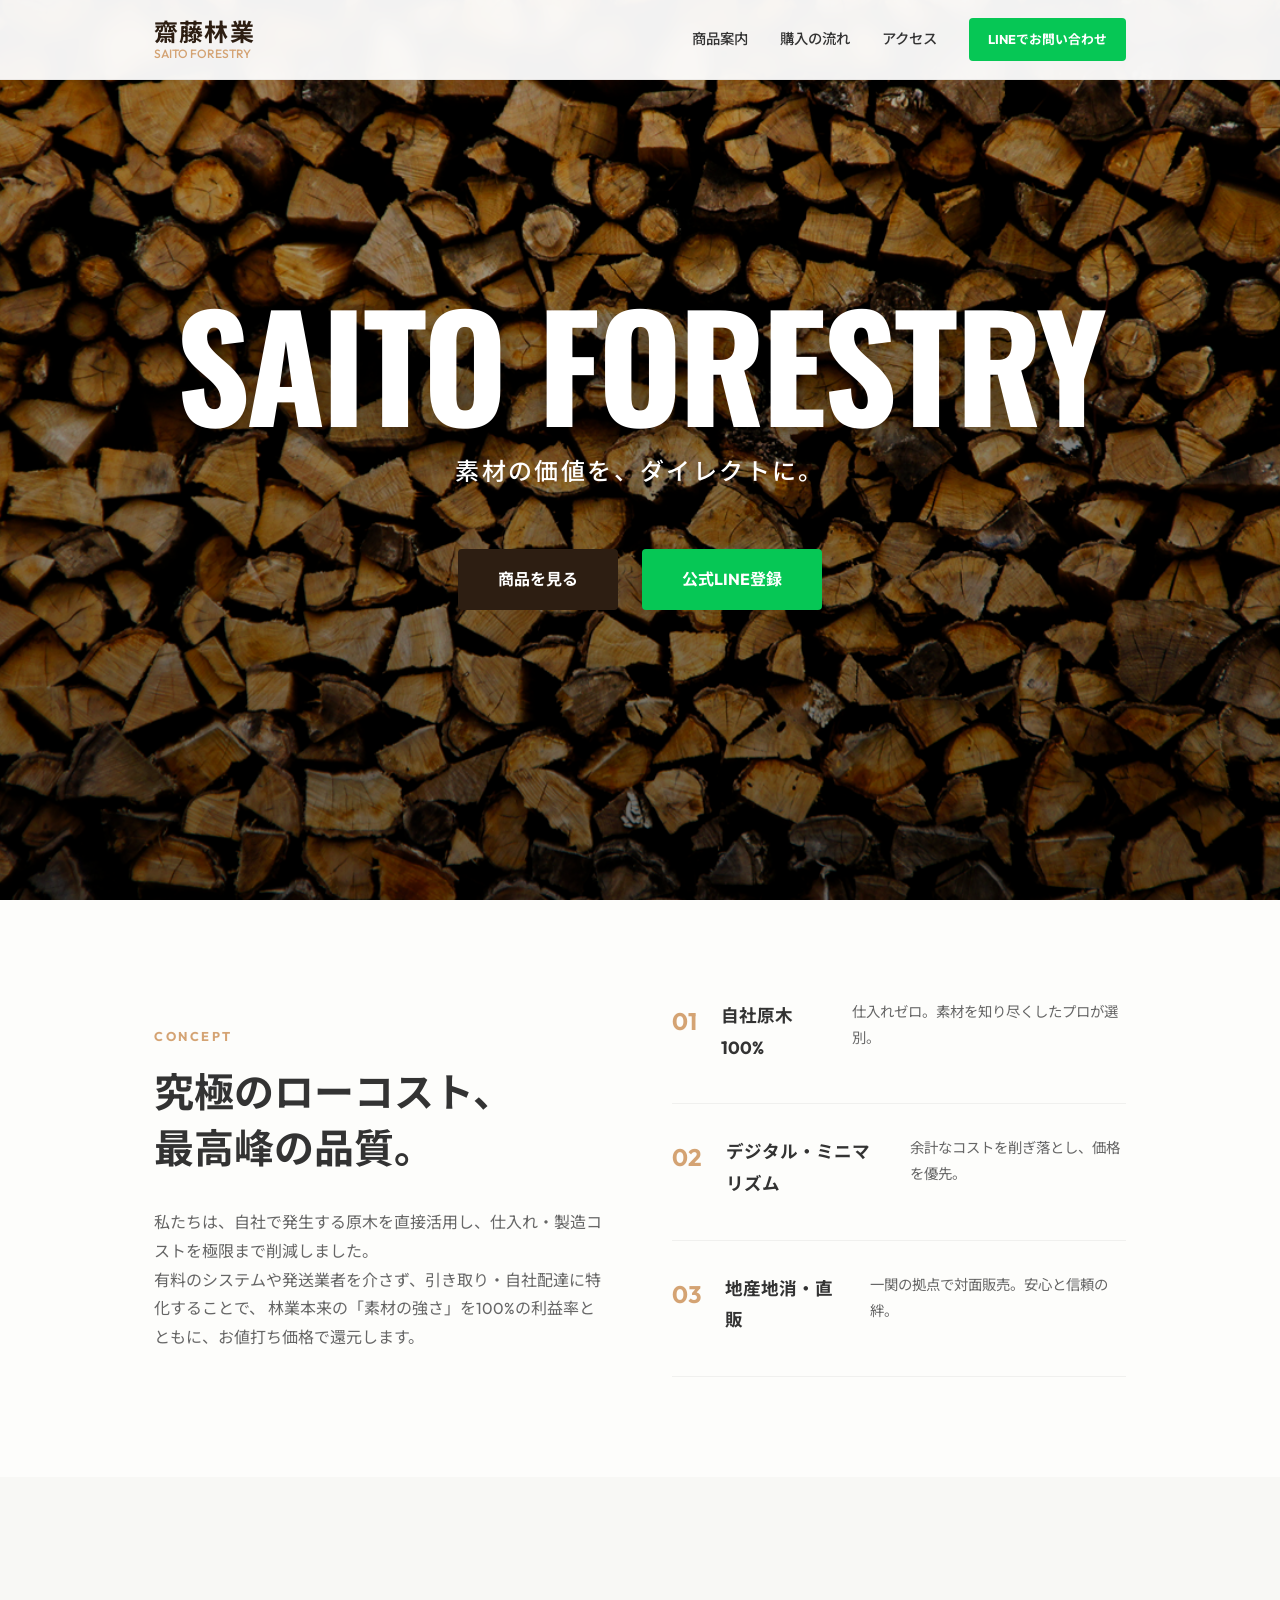
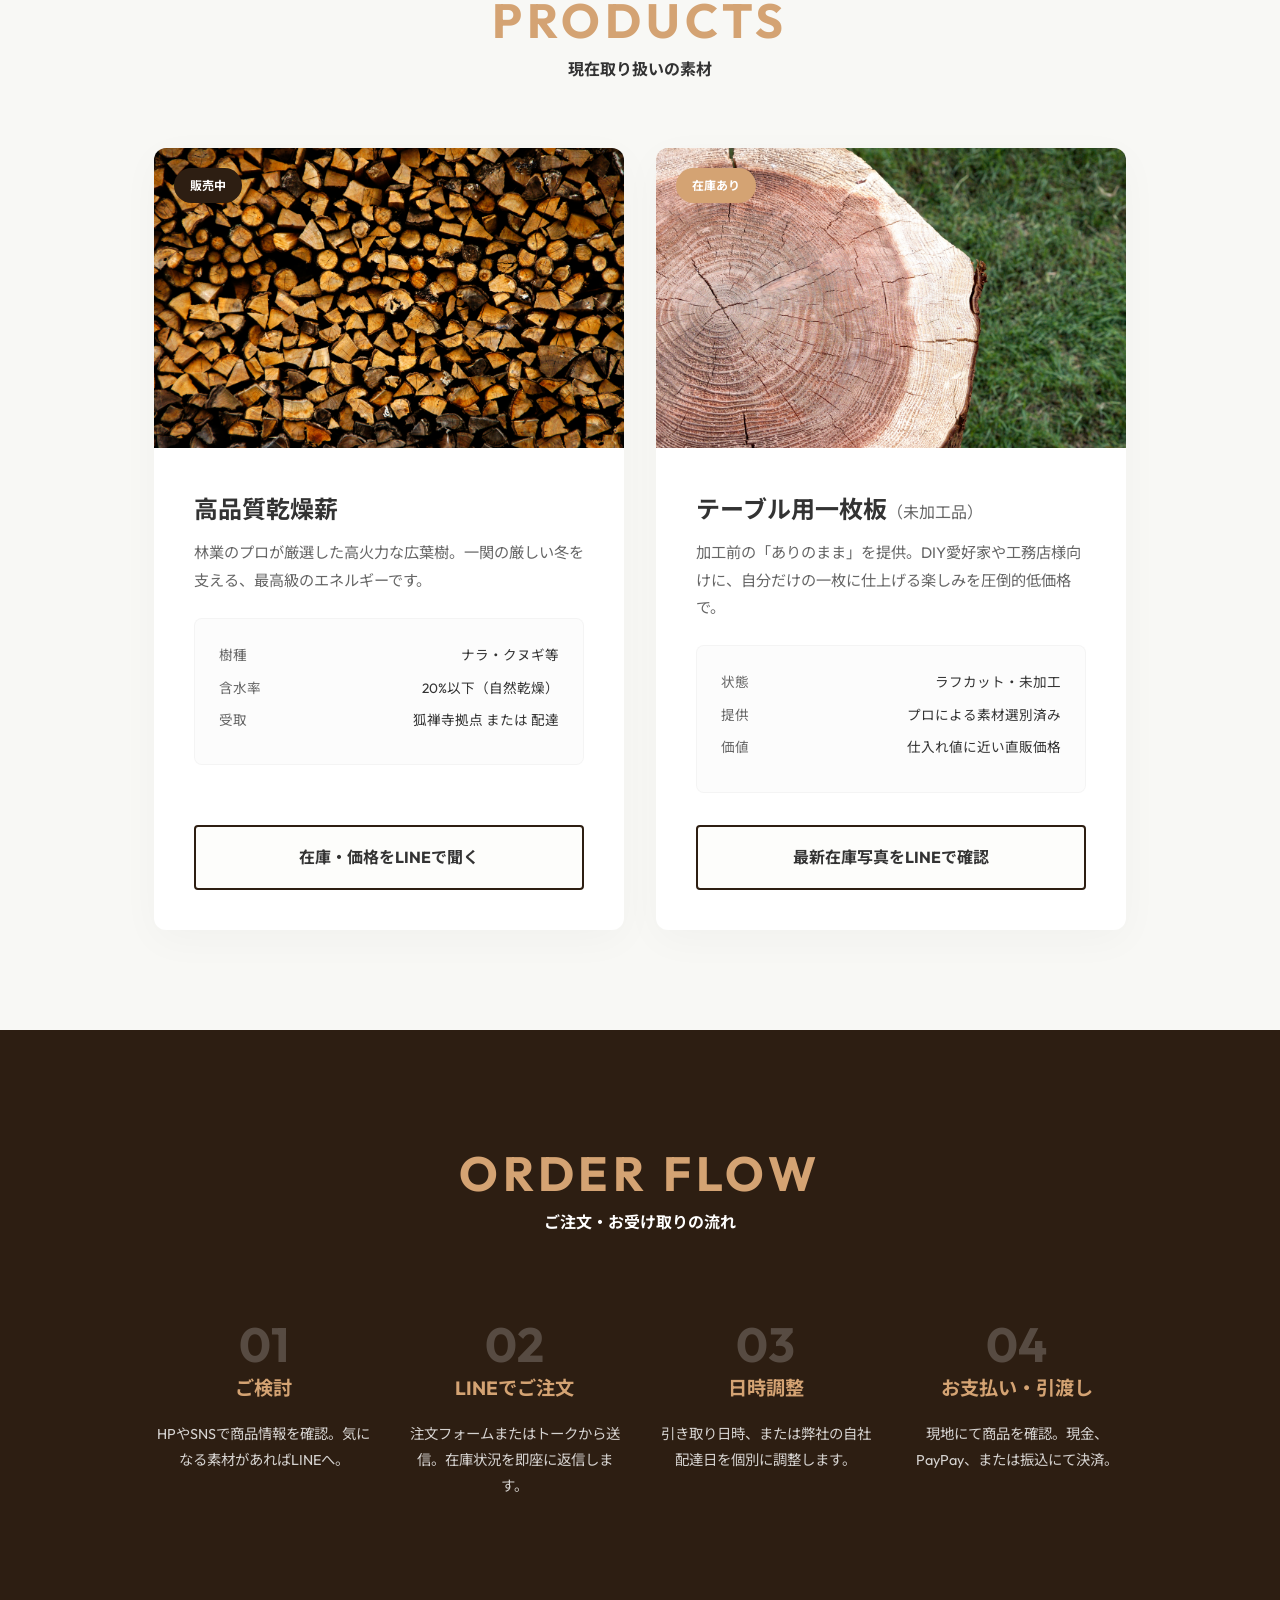
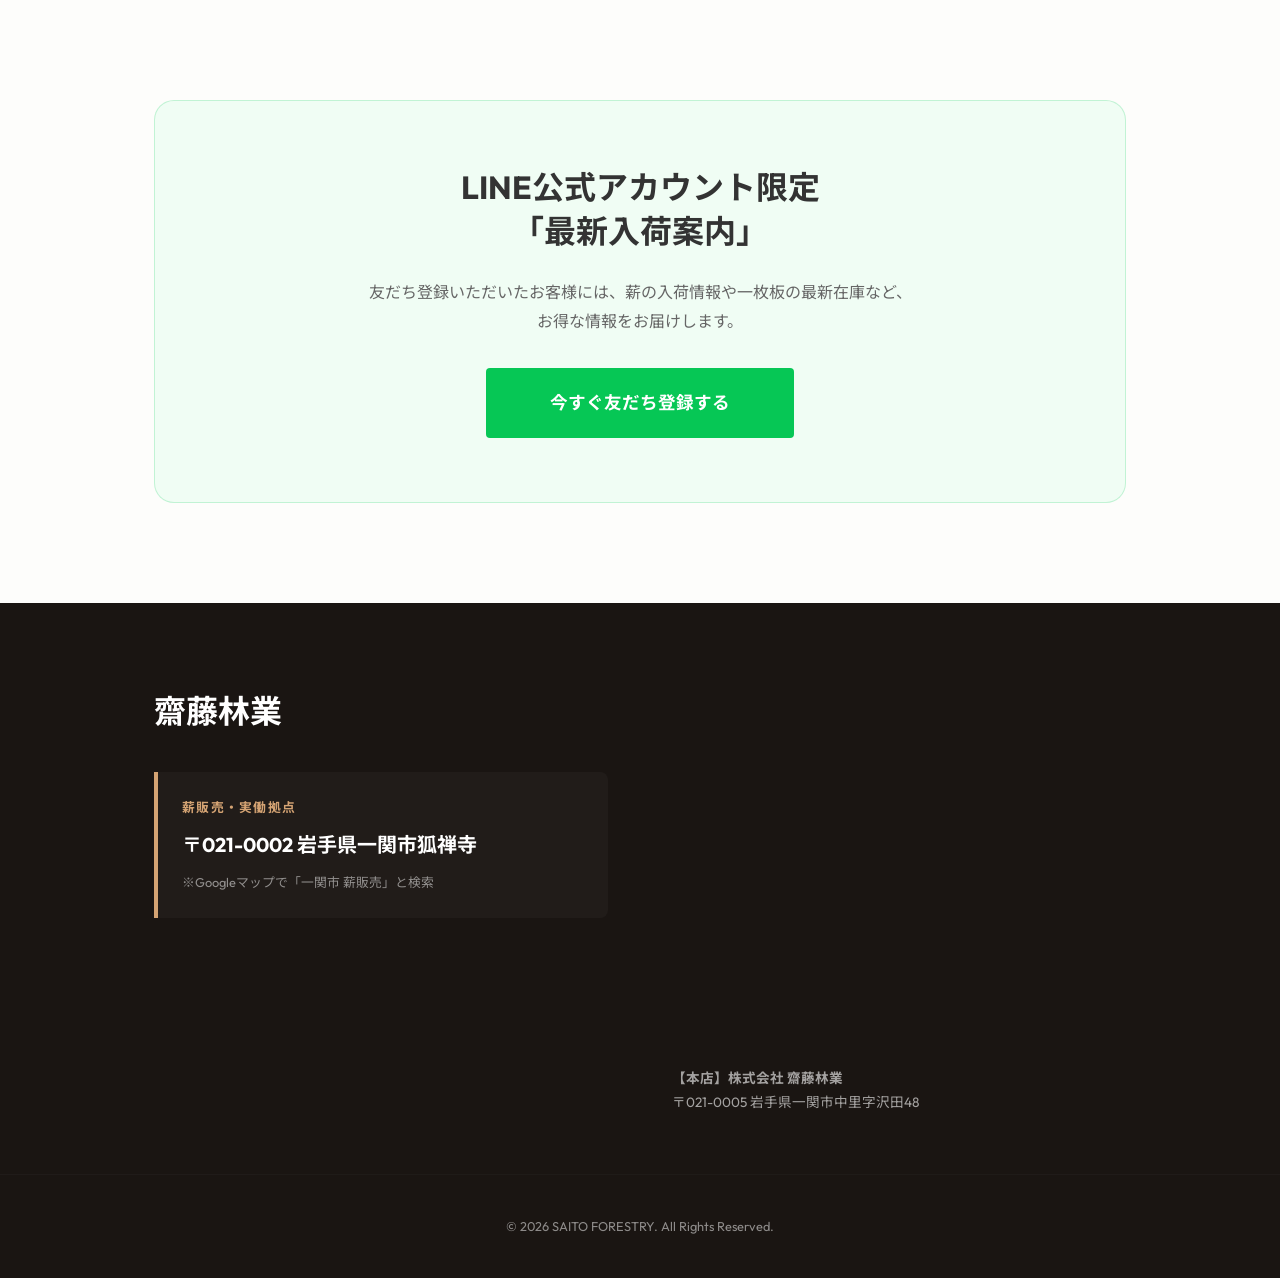
==== index.html @ 209ae3d5 "Add files via upload" ====
<!DOCTYPE html>
<html lang="ja">

<head>
    <meta charset="UTF-8">
    <meta name="viewport" content="width=device-width, initial-scale=1.0">
    <title>SAITO FORESTRY | 岩手県一関市の薪販売・一枚板直売</title>
    <meta name="description"
        content="岩手県一関市狐禅寺を拠点とする薪販売・一枚板直売のSAITO FORESTRY。林業のプロが厳選した高品質な乾燥薪を、中間コストを排除した圧倒的な直販価格で提供します。">
    <meta name="robots" content="noindex, nofollow">

    <!-- Google Fonts -->
    <link rel="preconnect" href="https://fonts.googleapis.com">
    <link rel="preconnect" href="https://fonts.gstatic.com" crossorigin>
    <link
        href="https://fonts.googleapis.com/css2?family=Noto+Sans+JP:wght@400;500;700&family=Outfit:wght@300;400;700&family=Oswald:wght@700&display=swap"
        rel="stylesheet">

    <!-- SEO: JSON-LD -->
    <script type="application/ld+json">
    {
      "@context": "https://schema.org",
      "@type": "LocalBusiness",
      "name": "SAITO FORESTRY (株式会社 齋藤林業)",
      "description": "岩手県一関市狐禅寺での薪販売・一枚板直売。林業のプロが厳選した広葉樹薪を、引き取り・自社配送でお届け。",
      "address": {
        "@type": "PostalAddress",
        "streetAddress": "狐禅寺",
        "addressLocality": "一関市",
        "addressRegion": "岩手県",
        "postalCode": "021-0002",
        "addressCountry": "JP"
      },
      "url": "https://saito-forestry.github.io/",
      "priceRange": "¥1,000 - ¥200,000"
    }
    </script>

    <link rel="stylesheet" href="style.css">
</head>

<body>
    <header id="header">
        <div class="container">
            <div class="logo-group">
                <span class="logo">齋藤林業</span>
                <p class="logo-sub">SAITO FORESTRY</p>
            </div>
            <nav>
                <a href="#products">商品案内</a>
                <a href="#flow">購入の流れ</a>
                <a href="#access">アクセス</a>
                <a href="https://line.me/R/ti/p/@YOUR_LINE_ID" class="btn btn-line-small"
                    target="_blank">LINEでお問い合わせ</a>
            </nav>
        </div>
    </header>

    <section id="hero">
        <div class="hero-content">
            <h1 class="hero-title animate-in">SAITO FORESTRY</h1>
            <p class="hero-subtitle animate-in">素材の価値を、ダイレクトに。</p>
            <div class="hero-cta animate-in">
                <a href="#products" class="btn btn-wood">商品を見る</a>
                <a href="https://line.me/R/ti/p/@YOUR_LINE_ID" class="btn btn-line" target="_blank">公式LINE登録</a>
            </div>
        </div>
        <div class="hero-overlay"></div>
    </section>

    <section id="concept">
        <div class="container">
            <div class="concept-grid">
                <div class="concept-text">
                    <span class="tag">CONCEPT</span>
                    <h2>究極のローコスト、<br>最高峰の品質。</h2>
                    <p>
                        私たちは、自社で発生する原木を直接活用し、仕入れ・製造コストを極限まで削減しました。<br>
                        有料のシステムや発送業者を介さず、引き取り・自社配達に特化することで、
                        林業本来の「素材の強さ」を100%の利益率とともに、お値打ち価格で還元します。
                    </p>
                </div>
                <div class="concept-features">
                    <div class="feature-item">
                        <span class="num">01</span>
                        <h3>自社原木100%</h3>
                        <p>仕入れゼロ。素材を知り尽くしたプロが選別。</p>
                    </div>
                    <div class="feature-item">
                        <span class="num">02</span>
                        <h3>デジタル・ミニマリズム</h3>
                        <p>余計なコストを削ぎ落とし、価格を優先。</p>
                    </div>
                    <div class="feature-item">
                        <span class="num">03</span>
                        <h3>地産地消・直販</h3>
                        <p>一関の拠点で対面販売。安心と信頼の絆。</p>
                    </div>
                </div>
            </div>
        </div>
    </section>

    <section id="products">
        <div class="container">
            <div class="section-header">
                <h2>PRODUCTS</h2>
                <p>現在取り扱いの素材</p>
            </div>

            <div class="product-cards">
                <!-- Product 1: Firewood -->
                <div class="product-card">
                    <div class="product-img wood-placeholder-firewood">
                        <!-- Placeholder image or actual src if you have one -->
                        <div class="product-badge">販売中</div>
                    </div>
                    <div class="product-info">
                        <h3>高品質乾燥薪</h3>
                        <p class="description">林業のプロが厳選した高火力な広葉樹。一関の厳しい冬を支える、最高級のエネルギーです。</p>
                        <ul class="specs">
                            <li><span>樹種</span> ナラ・クヌギ等</li>
                            <li><span>含水率</span> 20%以下（自然乾燥）</li>
                            <li><span>受取</span> 狐禅寺拠点 または 配達</li>
                        </ul>
                        <a href="https://line.me/R/ti/p/@YOUR_LINE_ID" class="btn-card">在庫・価格をLINEで聞く</a>
                    </div>
                </div>

                <!-- Product 2: Single Plank -->
                <div class="product-card">
                    <div class="product-img wood-placeholder-plank">
                        <div class="product-badge secondary">在庫あり</div>
                    </div>
                    <div class="product-info">
                        <h3>テーブル用一枚板<span>（未加工品）</span></h3>
                        <p class="description">加工前の「ありのまま」を提供。DIY愛好家や工務店様向けに、自分だけの一枚に仕上げる楽しみを圧倒的低価格で。</p>
                        <ul class="specs">
                            <li><span>状態</span> ラフカット・未加工</li>
                            <li><span>提供</span> プロによる素材選別済み</li>
                            <li><span>価値</span> 仕入れ値に近い直販価格</li>
                        </ul>
                        <a href="https://line.me/R/ti/p/@YOUR_LINE_ID" class="btn-card">最新在庫写真をLINEで確認</a>
                    </div>
                </div>
            </div>
        </div>
    </section>

    <section id="flow">
        <div class="container">
            <div class="section-header white">
                <h2>ORDER FLOW</h2>
                <p>ご注文・お受け取りの流れ</p>
            </div>

            <div class="flow-steps">
                <div class="step">
                    <div class="step-num">01</div>
                    <div class="step-content">
                        <h3>ご検討</h3>
                        <p>HPやSNSで商品情報を確認。気になる素材があればLINEへ。</p>
                    </div>
                </div>
                <div class="step">
                    <div class="step-num">02</div>
                    <div class="step-content">
                        <h3>LINEでご注文</h3>
                        <p>注文フォームまたはトークから送信。在庫状況を即座に返信します。</p>
                    </div>
                </div>
                <div class="step">
                    <div class="step-num">03</div>
                    <div class="step-content">
                        <h3>日時調整</h3>
                        <p>引き取り日時、または弊社の自社配達日を個別に調整します。</p>
                    </div>
                </div>
                <div class="step">
                    <div class="step-num">04</div>
                    <div class="step-content">
                        <h3>お支払い・引渡し</h3>
                        <p>現地にて商品を確認。現金、PayPay、または振込にて決済。</p>
                    </div>
                </div>
            </div>
        </div>
    </section>

    <section id="line-benefit">
        <div class="container">
            <div class="line-box">
                <div class="line-content">
                    <h3>LINE公式アカウント限定<br>「最新入荷案内」</h3>
                    <p>
                        友だち登録いただいたお客様には、薪の入荷情報や一枚板の最新在庫など、<br>
                        お得な情報をお届けします。
                    </p>
                    <a href="https://line.me/R/ti/p/@YOUR_LINE_ID" class="btn btn-line-large">今すぐ友だち登録する</a>
                </div>
            </div>
        </div>
    </section>

    <footer id="access">
        <div class="container footer-grid">
            <div class="footer-info">
                <h2 class="logo-footer">齋藤林業</h2>
                <div class="contact-details">
                    <div class="location-primary">
                        <p class="location-label">薪販売・実働拠点</p>
                        <p class="address">〒021-0002 岩手県一関市狐禅寺</p>
                        <p class="search-hint">※Googleマップで「一関市 薪販売」と検索</p>
                    </div>
                </div>
            </div>
            <div class="footer-map-group">
                <div class="footer-map">
                    <iframe
                        src="https://www.google.com/maps/embed?pb=!1m18!1m12!1m3!1d3083.56455171!2d141.144866!3d38.924888!2m3!1f0!2f0!3f0!3m2!1i1024!2i768!4f13.1!3m3!1m2!1s0x5f8f29e236b32873%3A0x6a0c0e7b8c8c9a3!2z6b2L5q665a-6!5e0!3m2!1sja!2sjp!4v1713500000000!5m2!1sja!2sjp"
                        width="100%" height="350" style="border:0; border-radius: 12px;" allowfullscreen=""
                        loading="lazy" referrerpolicy="no-referrer-when-downgrade">
                    </iframe>
                </div>
                <div class="location-secondary">
                    <p><strong>【本店】株式会社 齋藤林業</strong></p>
                    <p>〒021-0005 岩手県一関市中里字沢田48</p>
                </div>
            </div>
        </div>
        <div class="footer-bottom">
            <p>&copy; 2026 SAITO FORESTRY. All Rights Reserved.</p>
        </div>
    </footer>

    <script src="script.js"></script>
</body>

</html>
---- style.css ----
:root {
    --primary-color: #2d1e12;
    /* Deep Wood/Bark */
    --secondary-color: #d4a373;
    /* Warm Timber */
    --accent-color: #06c755;
    /* LINE Green */
    --bg-light: #fdfdfb;
    --text-color: #333;
    --text-muted: #666;
    --white: #ffffff;
    --section-gap: 100px;
    --container-width: 1100px;
}

* {
    margin: 0;
    padding: 0;
    box-sizing: border-box;
}

body {
    font-family: 'Outfit', 'Noto Sans JP', sans-serif;
    background-color: var(--bg-light);
    color: var(--text-color);
    line-height: 1.8;
    overflow-x: hidden;
    -webkit-font-smoothing: antialiased;
}

a {
    text-decoration: none;
    color: inherit;
    transition: 0.3s ease-in-out;
}

ul {
    list-style: none;
}

.container {
    max-width: var(--container-width);
    margin: 0 auto;
    padding: 0 5%;
}

/* Header */
header {
    position: fixed;
    top: 0;
    width: 100%;
    height: 80px;
    background: rgba(255, 255, 255, 0.95);
    backdrop-filter: blur(10px);
    z-index: 1000;
    display: flex;
    align-items: center;
    border-bottom: 1px solid rgba(0, 0, 0, 0.05);
}

header .container {
    display: flex;
    justify-content: space-between;
    align-items: center;
    width: 100%;
}

.logo-group {
    display: flex;
    flex-direction: column;
    line-height: 1.1;
}

.logo {
    font-size: 1.5rem;
    font-weight: 700;
    letter-spacing: 0.05em;
    color: var(--primary-color);
}

.logo-sub {
    font-size: 0.75rem;
    color: var(--secondary-color);
    font-weight: 500;
    margin-top: 2px;
}

nav {
    display: flex;
    gap: 2rem;
    align-items: center;
}

nav a {
    font-size: 0.9rem;
    font-weight: 500;
}

nav a:hover {
    color: var(--secondary-color);
}

/* Buttons */
.btn {
    display: inline-block;
    padding: 1rem 2.5rem;
    font-weight: 700;
    border-radius: 4px;
    text-align: center;
    transition: transform 0.3s, box-shadow 0.3s;
}

.btn:hover {
    transform: translateY(-2px);
    box-shadow: 0 10px 20px rgba(0, 0, 0, 0.1);
}

.btn-wood {
    background-color: var(--primary-color);
    color: var(--white);
}

.btn-line {
    background-color: var(--accent-color);
    color: var(--white);
}

.btn-line-small {
    padding: 0.6rem 1.2rem;
    background-color: var(--accent-color);
    color: var(--white);
    font-size: 0.8rem;
}

/* Hero Section */
#hero {
    height: 100vh;
    display: flex;
    align-items: center;
    justify-content: center;
    position: relative;
    color: var(--white);
    text-align: center;
    overflow: hidden;
}

#hero::before {
    content: '';
    position: absolute;
    inset: 0;
    background: url('maki.png') center/cover no-repeat;
    z-index: 0;
    animation: heroZoom 10s ease-out forwards;
}

@keyframes heroZoom {
    from {
        transform: scale(1);
    }

    to {
        transform: scale(1.1);
    }
}

.hero-overlay {
    position: absolute;
    inset: 0;
    background: linear-gradient(180deg, rgba(0, 0, 0, 0.3) 0%, rgba(0, 0, 0, 0.6) 100%);
    z-index: 1;
}

.hero-content {
    position: relative;
    z-index: 2;
    padding: 0 5%;
}

.hero-title {
    font-family: 'Oswald', sans-serif;
    font-size: clamp(4.5rem, 15vw, 9rem);
    font-weight: 700;
    line-height: 1;
    margin-bottom: 1rem;
    letter-spacing: -0.02em;
    text-transform: uppercase;
    text-shadow: 0 10px 30px rgba(0, 0, 0, 0.5);
}

.hero-subtitle {
    font-size: clamp(1.1rem, 3vw, 1.5rem);
    font-weight: 500;
    margin-bottom: 3.5rem;
    opacity: 0;
    letter-spacing: 0.1em;
}

.hero-cta {
    display: flex;
    gap: 1.5rem;
    justify-content: center;
}

/* Concept Section */
#concept {
    padding: var(--section-gap) 0;
}

.concept-grid {
    display: grid;
    grid-template-columns: 1fr 1fr;
    gap: 4rem;
    align-items: center;
}

.tag {
    color: var(--secondary-color);
    font-weight: 700;
    letter-spacing: 0.2em;
    font-size: 0.8rem;
    display: block;
    margin-bottom: 1rem;
}

#concept h2 {
    font-size: 2.5rem;
    margin-bottom: 2rem;
    line-height: 1.4;
}

.concept-text p {
    color: var(--text-muted);
}

.concept-features {
    display: flex;
    flex-direction: column;
    gap: 2rem;
}

.feature-item {
    display: flex;
    gap: 1.5rem;
    padding-bottom: 2rem;
    border-bottom: 1px solid rgba(0, 0, 0, 0.05);
}

.num {
    font-size: 1.5rem;
    font-family: 'Outfit', sans-serif;
    color: var(--secondary-color);
    font-weight: 700;
}

.feature-item h3 {
    font-size: 1.1rem;
    margin-bottom: 0.5rem;
}

.feature-item p {
    font-size: 0.9rem;
    color: var(--text-muted);
}

/* Products Section */
#products {
    background-color: #f8f8f5;
    padding: var(--section-gap) 0;
}

.section-header {
    text-align: center;
    margin-bottom: 4rem;
}

.section-header h2 {
    font-size: 3rem;
    font-family: 'Outfit';
    letter-spacing: 0.1em;
    color: var(--secondary-color);
}

.section-header p {
    font-weight: 700;
    margin-top: -0.5rem;
}

.product-cards {
    display: grid;
    grid-template-columns: 1fr 1fr;
    gap: 2rem;
}

.product-card {
    background: var(--white);
    border-radius: 12px;
    overflow: hidden;
    box-shadow: 0 10px 40px rgba(0, 0, 0, 0.03);
    display: flex;
    flex-direction: column;
}

.product-img {
    height: 300px;
    position: relative;
    background-size: cover;
    background-position: center;
}

.wood-placeholder-firewood {
    background-image: url('maki.png');
}

.wood-placeholder-plank {
    background-image: url('kirikabu.png');
}

.product-badge {
    position: absolute;
    top: 20px;
    left: 20px;
    background: var(--primary-color);
    color: var(--white);
    padding: 0.4rem 1rem;
    font-size: 0.75rem;
    font-weight: 700;
    border-radius: 20px;
}

.product-badge.secondary {
    background: var(--secondary-color);
}

.product-info {
    padding: 2.5rem;
    flex-grow: 1;
    display: flex;
    flex-direction: column;
}

.product-info h3 {
    font-size: 1.5rem;
    margin-bottom: 0.5rem;
}

.product-info h3 span {
    font-size: 1rem;
    color: var(--text-muted);
    font-weight: 400;
}

.product-info .description {
    font-size: 0.95rem;
    color: var(--text-muted);
    margin-bottom: 1.5rem;
}

.specs {
    margin-bottom: 2rem;
    background: #fcfcfc;
    padding: 1.5rem;
    border-radius: 8px;
    border: 1px solid rgba(0, 0, 0, 0.03);
}

.specs li {
    display: flex;
    justify-content: space-between;
    font-size: 0.85rem;
    margin-bottom: 0.5rem;
}

.specs li span {
    color: var(--text-muted);
}

.btn-card {
    margin-top: auto;
    display: block;
    text-align: center;
    padding: 1rem;
    background: var(--bg-light);
    border: 2px solid var(--primary-color);
    font-weight: 700;
    border-radius: 4px;
}

.btn-card:hover {
    background: var(--primary-color);
    color: var(--white);
}

/* Flow Section */
#flow {
    padding: var(--section-gap) 0;
    background: var(--primary-color);
    color: var(--white);
}

.white h2 {
    color: var(--secondary-color) !important;
}

.flow-steps {
    display: grid;
    grid-template-columns: repeat(4, 1fr);
    gap: 2rem;
    margin-top: 4rem;
}

.step {
    position: relative;
    text-align: center;
}

.step-num {
    font-family: 'Outfit';
    font-size: 3rem;
    font-weight: 700;
    opacity: 0.2;
    margin-bottom: -1rem;
}

.step-content h3 {
    font-size: 1.2rem;
    margin-bottom: 1rem;
    color: var(--secondary-color);
}

.step-content p {
    font-size: 0.9rem;
    opacity: 0.8;
}

/* LINE Section */
#line-benefit {
    padding: var(--section-gap) 0;
}

.line-box {
    background: #f0fdf4;
    border: 1px solid rgba(6, 199, 85, 0.2);
    border-radius: 20px;
    padding: 4rem;
    text-align: center;
}

.line-content h3 {
    font-size: 2rem;
    margin-bottom: 1.5rem;
    line-height: 1.4;
}

.line-content p {
    color: var(--text-muted);
    margin-bottom: 2rem;
}

.btn-line-large {
    background: var(--accent-color);
    color: var(--white);
    padding: 1.2rem 4rem;
    font-size: 1.1rem;
}

/* Footer & Access */
footer {
    padding: 80px 0 40px;
    background: #1a1512;
    color: var(--white);
}

.footer-grid {
    display: grid;
    grid-template-columns: 1fr 1fr;
    gap: 4rem;
    margin-bottom: 60px;
}

.logo-footer {
    font-size: 2rem;
    margin-bottom: 1rem;
}

.contact-details {
    margin-top: 2rem;
}

.location-primary {
    background: rgba(255, 255, 255, 0.03);
    padding: 1.5rem;
    border-left: 4px solid var(--secondary-color);
    margin-bottom: 2rem;
    border-radius: 0 8px 8px 0;
}

.location-label {
    font-weight: 700;
    color: var(--secondary-color);
    font-size: 0.8rem;
    letter-spacing: 0.1em;
    margin-bottom: 0.5rem;
}

.location-primary .address {
    font-size: 1.25rem;
    font-weight: 700;
    margin-bottom: 0.5rem;
}

.search-hint {
    font-size: 0.8rem;
    opacity: 0.5;
}

.footer-map iframe {
    filter: grayscale(100%) contrast(1.1) brightness(0.9);
}

.location-secondary {
    font-size: 0.85rem;
    opacity: 0.6;
    margin-top: 1.5rem;
    padding-left: 0;
}

.footer-bottom {
    border-top: 1px solid rgba(255, 255, 255, 0.05);
    padding-top: 40px;
    text-align: center;
    font-size: 0.8rem;
    opacity: 0.5;
}

/* Animations */
.animate-in {
    opacity: 0;
    transform: translateY(30px);
    transition: opacity 1s cubic-bezier(0.2, 0.8, 0.2, 1), transform 1s cubic-bezier(0.2, 0.8, 0.2, 1);
}

.animate-in.visible {
    opacity: 1;
    transform: translateY(0);
}

#hero .hero-title.visible {
    transition-delay: 0.2s;
}

#hero .hero-subtitle.visible {
    transition-delay: 0.5s;
}

#hero .hero-cta.visible {
    transition-delay: 0.8s;
}

@media (max-width: 992px) {

    .concept-grid,
    .product-cards,
    .footer-grid {
        grid-template-columns: 1fr;
    }

    .flow-steps {
        grid-template-columns: repeat(2, 1fr);
    }

    nav {
        display: none;
    }

    .hero-title {
        font-size: 3.5rem;
    }
}

@media (max-width: 600px) {
    .flow-steps {
        grid-template-columns: 1fr;
    }

    .hero-cta {
        flex-direction: column;
    }
}
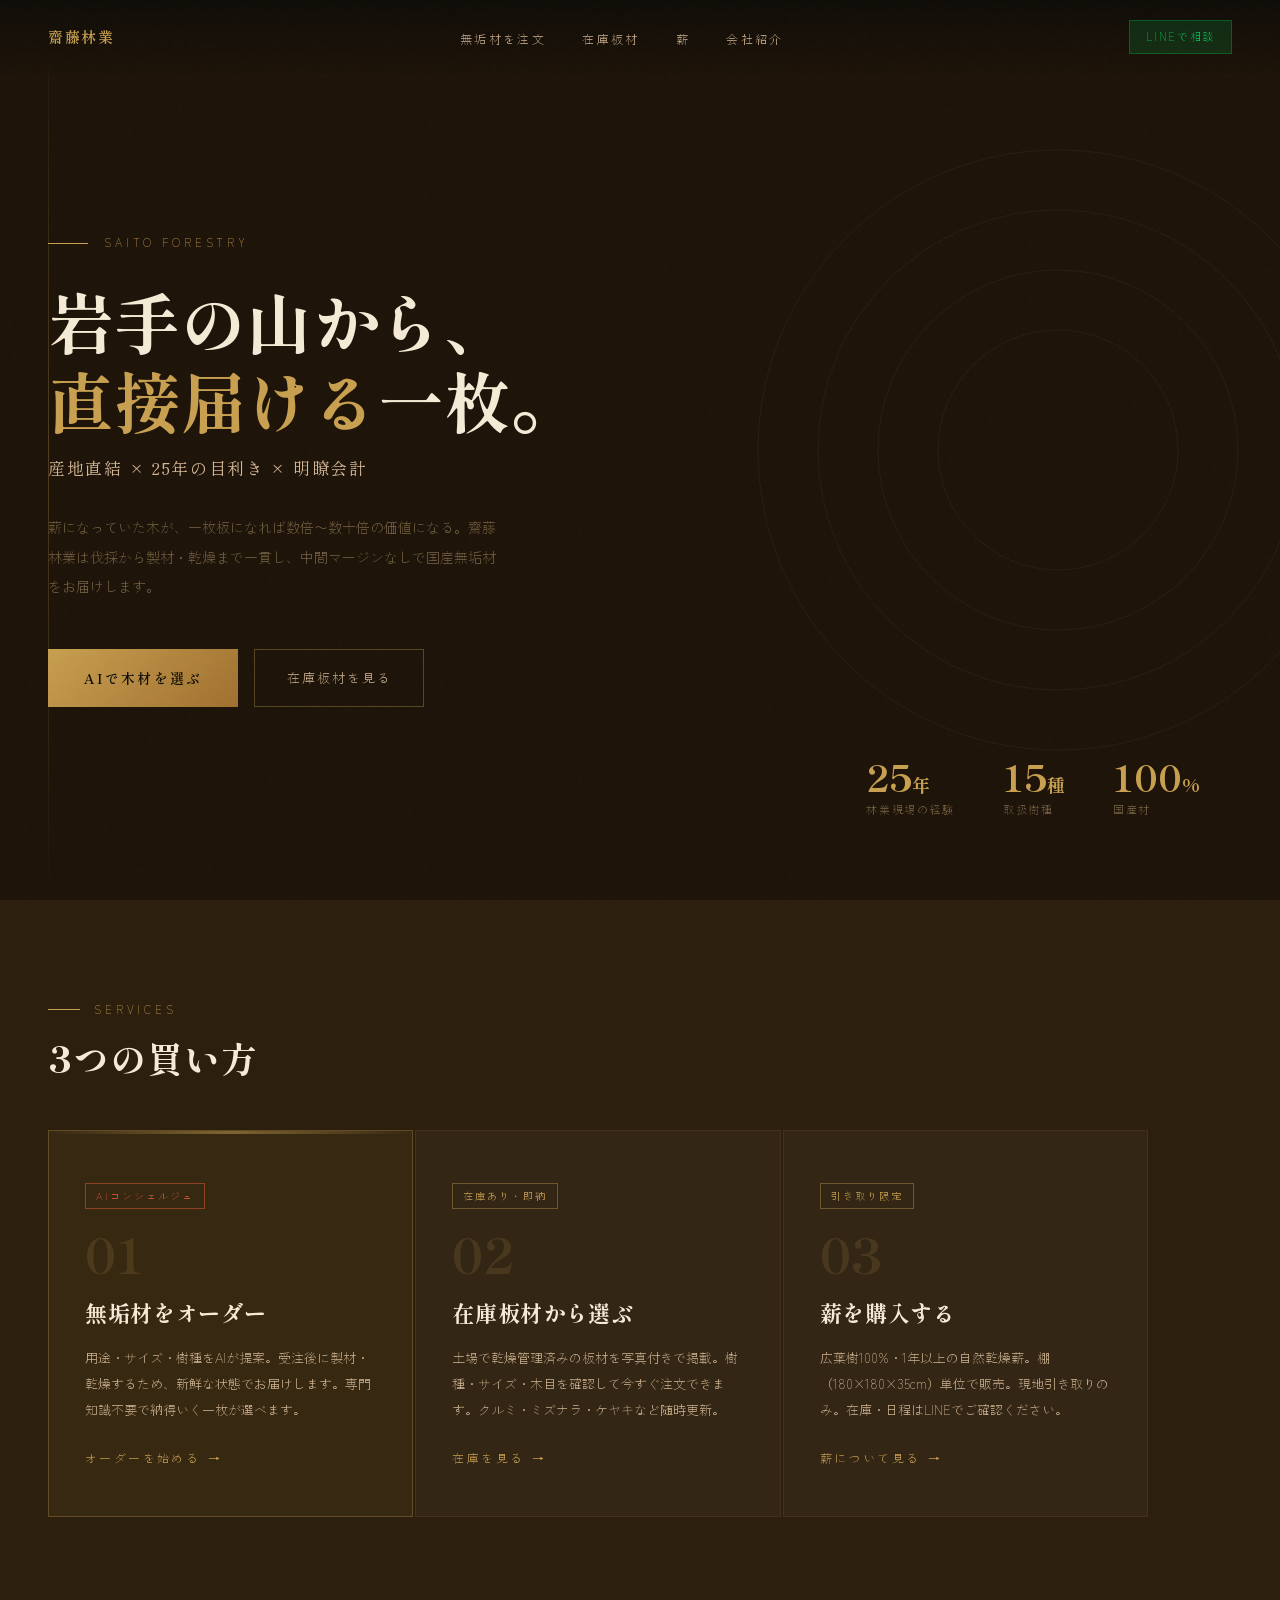
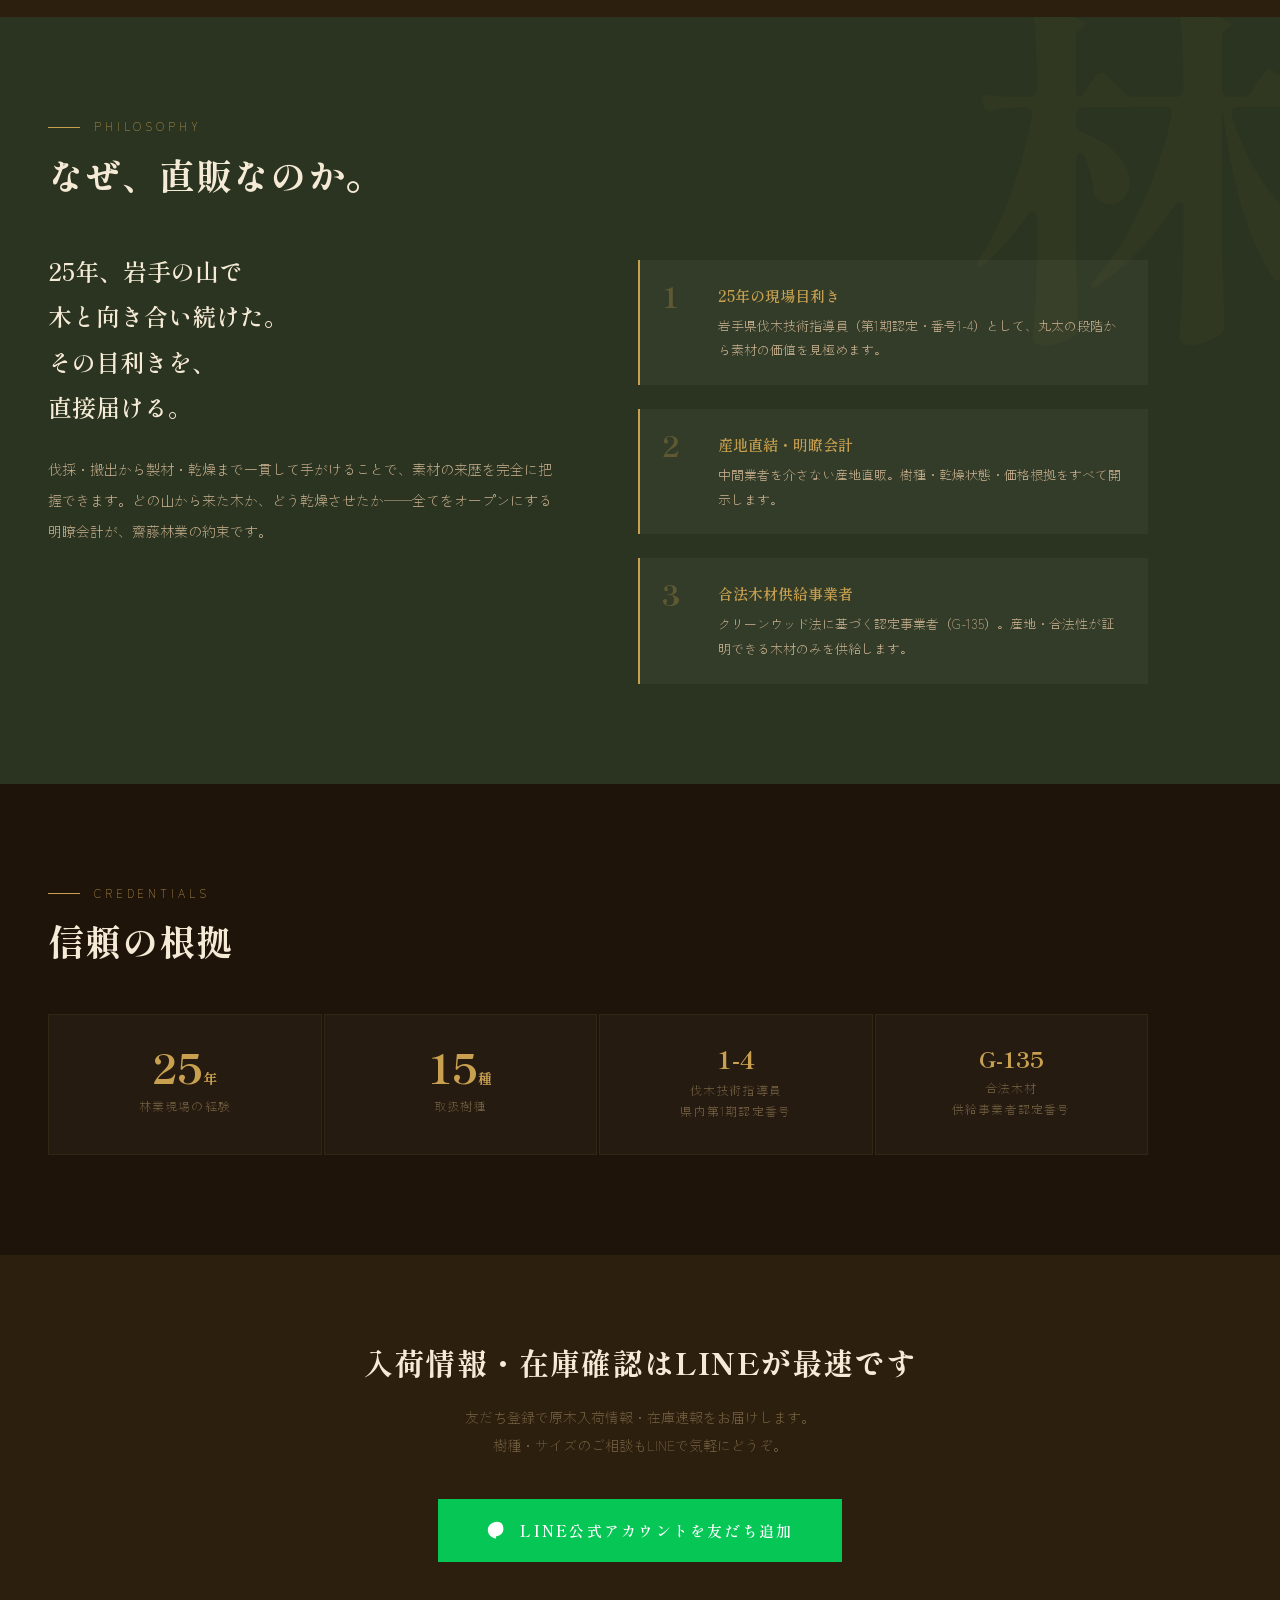
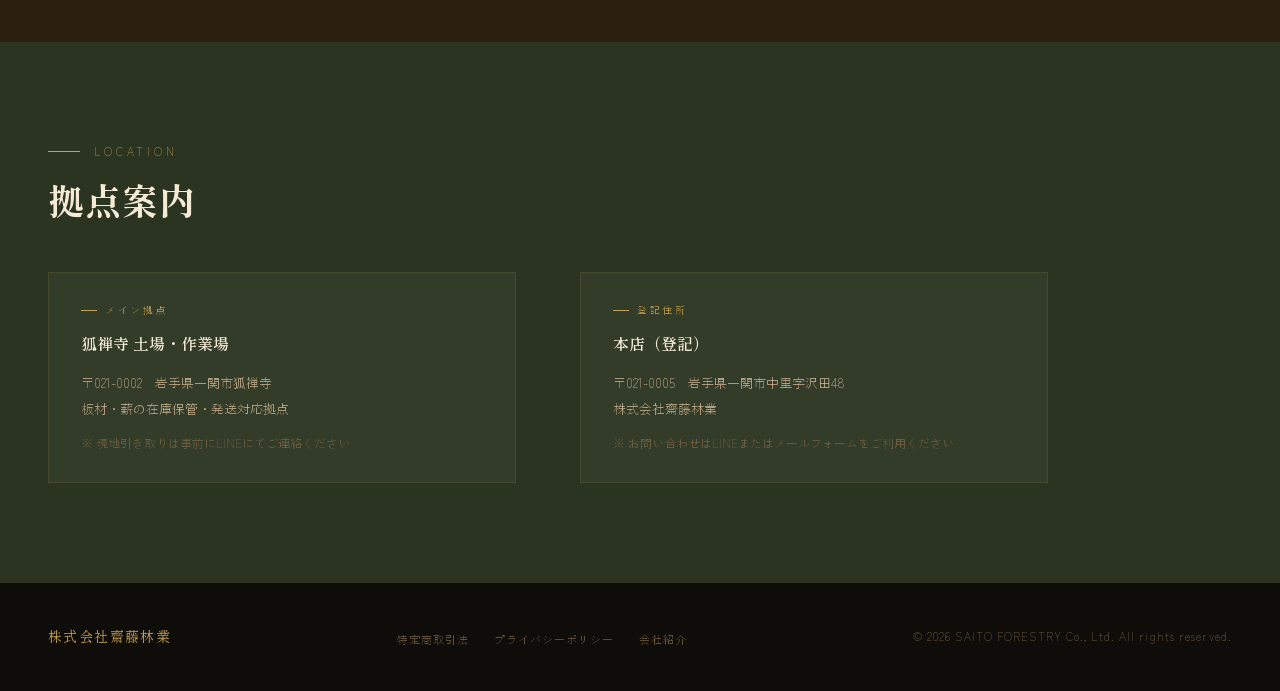
==== commit b32eab2c: "Add files via upload" ====
--- a/index.html
+++ b/index.html
@@ -1,239 +1,318 @@
 <!DOCTYPE html>
 <html lang="ja">
-
 <head>
-    <meta charset="UTF-8">
-    <meta name="viewport" content="width=device-width, initial-scale=1.0">
-    <title>SAITO FORESTRY | 岩手県一関市の薪販売・一枚板直売</title>
-    <meta name="description"
-        content="岩手県一関市狐禅寺を拠点とする薪販売・一枚板直売のSAITO FORESTRY。林業のプロが厳選した高品質な乾燥薪を、中間コストを排除した圧倒的な直販価格で提供します。">
-    <meta name="robots" content="noindex, nofollow">
-
-    <!-- Google Fonts -->
-    <link rel="preconnect" href="https://fonts.googleapis.com">
-    <link rel="preconnect" href="https://fonts.gstatic.com" crossorigin>
-    <link
-        href="https://fonts.googleapis.com/css2?family=Noto+Sans+JP:wght@400;500;700&family=Outfit:wght@300;400;700&family=Oswald:wght@700&display=swap"
-        rel="stylesheet">
-
-    <!-- SEO: JSON-LD -->
-    <script type="application/ld+json">
-    {
-      "@context": "https://schema.org",
-      "@type": "LocalBusiness",
-      "name": "SAITO FORESTRY (株式会社 齋藤林業)",
-      "description": "岩手県一関市狐禅寺での薪販売・一枚板直売。林業のプロが厳選した広葉樹薪を、引き取り・自社配送でお届け。",
-      "address": {
-        "@type": "PostalAddress",
-        "streetAddress": "狐禅寺",
-        "addressLocality": "一関市",
-        "addressRegion": "岩手県",
-        "postalCode": "021-0002",
-        "addressCountry": "JP"
-      },
-      "url": "https://saito-forestry.github.io/",
-      "priceRange": "¥1,000 - ¥200,000"
-    }
-    </script>
-
-    <link rel="stylesheet" href="style.css">
+<meta charset="UTF-8">
+<meta name="viewport" content="width=device-width, initial-scale=1.0">
+<title>齋藤林業株式会社 | 岩手・東北の国産無垢材 産地直販</title>
+<link rel="preconnect" href="https://fonts.googleapis.com">
+<link href="https://fonts.googleapis.com/css2?family=Shippori+Mincho+B1:wght@400;600;800&family=Zen+Kaku+Gothic+New:wght@300;400&display=swap" rel="stylesheet">
+<style>
+:root{--ink:#0f0d09;--bark:#1e1409;--earth:#2c1f0e;--moss:#2a3420;--gold:#c8a050;--gold-lt:#e8c87a;--cream:#f5ead6;--sand:#d4b896;--muted:#7a6545;--rare1:#c8a050;--rare2:#e85d3a}
+*,*::before,*::after{box-sizing:border-box;margin:0;padding:0}
+html{scroll-behavior:smooth}
+body{background:var(--bark);color:var(--cream);font-family:'Zen Kaku Gothic New',sans-serif;font-weight:300;line-height:1.8;overflow-x:hidden}
+body::before{content:'';position:fixed;inset:0;background-image:url("data:image/svg+xml,%3Csvg viewBox='0 0 200 200' xmlns='http://www.w3.org/2000/svg'%3E%3Cfilter id='n'%3E%3CfeTurbulence type='fractalNoise' baseFrequency='0.9' numOctaves='4' stitchTiles='stitch'/%3E%3C/filter%3E%3Crect width='100%25' height='100%25' filter='url(%23n)' opacity='0.04'/%3E%3C/svg%3E");opacity:.3;pointer-events:none;z-index:999}
+
+/* ── NAV ── */
+nav{position:fixed;top:0;left:0;right:0;z-index:100;display:flex;align-items:center;justify-content:space-between;padding:20px 48px;background:linear-gradient(to bottom,rgba(15,13,9,.92),transparent);backdrop-filter:blur(4px)}
+.nav-logo{font-family:'Shippori Mincho B1',serif;font-size:15px;font-weight:600;color:var(--gold);letter-spacing:.1em;text-decoration:none}
+.nav-links{display:flex;gap:36px;list-style:none}
+.nav-links a{color:var(--sand);text-decoration:none;font-size:12px;letter-spacing:.2em;transition:color .3s}
+.nav-links a:hover{color:var(--gold)}
+.nav-line{display:inline-flex;align-items:center;gap:6px;background:rgba(6,199,85,.15);border:1px solid rgba(6,199,85,.3);color:#06c755;padding:6px 16px;font-size:11px;letter-spacing:.15em;text-decoration:none;transition:all .3s}
+.nav-line:hover{background:rgba(6,199,85,.25);color:#06c755}
+@media(max-width:768px){.nav-links{display:none}nav{padding:16px 24px}}
+
+/* ── HERO ── */
+.hero{min-height:100vh;display:flex;flex-direction:column;justify-content:center;position:relative;overflow:hidden;padding:120px 48px 80px}
+.hero-rings{position:absolute;right:-10%;top:50%;transform:translateY(-50%);width:700px;height:700px;opacity:.07}
+.hero-rings circle{fill:none;stroke:var(--gold)}
+.hero-vline{position:absolute;left:48px;top:0;bottom:0;width:1px;background:linear-gradient(to bottom,transparent,rgba(200,160,80,.3),transparent)}
+.hero-content{max-width:700px;position:relative;z-index:2;animation:heroIn 1.2s ease both}
+@keyframes heroIn{from{opacity:0;transform:translateY(24px)}to{opacity:1;transform:none}}
+.eyebrow{display:flex;align-items:center;gap:16px;margin-bottom:28px}
+.eyebrow-line{width:40px;height:1px;background:var(--gold)}
+.eyebrow span{font-size:11px;letter-spacing:.35em;color:var(--gold);text-transform:uppercase}
+.hero-title{font-family:'Shippori Mincho B1',serif;font-size:clamp(38px,5.5vw,66px);font-weight:800;line-height:1.2;color:var(--cream);margin-bottom:12px}
+.hero-title em{font-style:normal;color:var(--gold)}
+.hero-sub{font-family:'Shippori Mincho B1',serif;font-size:clamp(14px,2vw,17px);color:var(--sand);letter-spacing:.1em;margin-bottom:28px;line-height:2}
+.hero-desc{font-size:14px;color:var(--muted);max-width:460px;line-height:2.1;margin-bottom:48px}
+.cta-row{display:flex;gap:16px;flex-wrap:wrap}
+.btn-p{display:inline-flex;align-items:center;gap:10px;background:linear-gradient(135deg,var(--gold),#a07030);color:var(--ink);text-decoration:none;font-family:'Shippori Mincho B1',serif;font-size:14px;font-weight:600;letter-spacing:.15em;padding:16px 36px;transition:all .3s}
+.btn-p:hover{transform:translateY(-2px);box-shadow:0 8px 32px rgba(200,160,80,.35)}
+.btn-s{display:inline-flex;align-items:center;gap:10px;border:1px solid rgba(200,160,80,.35);color:var(--sand);text-decoration:none;font-size:13px;letter-spacing:.15em;padding:16px 32px;transition:all .3s}
+.btn-s:hover{border-color:var(--gold);color:var(--gold)}
+.hero-stats{position:absolute;right:80px;bottom:80px;display:flex;gap:48px;z-index:2;animation:heroIn 1.2s ease .3s both}
+.stat-num{font-family:'Shippori Mincho B1',serif;font-size:36px;font-weight:800;color:var(--gold);line-height:1;margin-bottom:6px}
+.stat-label{font-size:11px;letter-spacing:.15em;color:var(--muted)}
+@media(max-width:768px){.hero{padding:100px 24px 80px}.hero-stats{display:none}}
+
+/* ── SECTION SHARED ── */
+section{padding:100px 48px}
+.sec-en{font-size:11px;letter-spacing:.35em;color:var(--gold);text-transform:uppercase;margin-bottom:12px;display:flex;align-items:center;gap:14px}
+.sec-en::before{content:'';display:block;width:32px;height:1px;background:var(--gold)}
+.sec-title{font-family:'Shippori Mincho B1',serif;font-size:clamp(24px,3.5vw,36px);font-weight:800;color:var(--cream);letter-spacing:.03em;line-height:1.4;margin-bottom:48px}
+@media(max-width:768px){section{padding:64px 24px}}
+
+/* ── SERVICES（3事業の導線カード）── */
+.services{background:var(--earth)}
+.svc-grid{display:grid;grid-template-columns:repeat(3,1fr);gap:2px;max-width:1100px}
+.svc-card{position:relative;padding:48px 36px;background:rgba(245,234,214,.03);border:1px solid rgba(200,160,80,.1);text-decoration:none;transition:all .35s;overflow:hidden;display:block}
+.svc-card::before{content:'';position:absolute;top:0;left:0;right:0;height:3px;background:linear-gradient(to right,transparent,var(--gold),transparent);opacity:0;transition:opacity .3s}
+.svc-card:hover{background:rgba(245,234,214,.07);border-color:rgba(200,160,80,.3);transform:translateY(-4px)}
+.svc-card:hover::before{opacity:1}
+.svc-card.main{background:rgba(200,160,80,.07);border-color:rgba(200,160,80,.3)}
+.svc-card.main::before{opacity:.5}
+.svc-badge{display:inline-block;font-size:10px;letter-spacing:.2em;padding:3px 10px;border:1px solid rgba(200,160,80,.4);color:var(--gold);margin-bottom:20px}
+.svc-badge.new{border-color:rgba(232,93,58,.5);color:var(--rare2)}
+.svc-num{font-family:'Shippori Mincho B1',serif;font-size:48px;font-weight:800;color:rgba(200,160,80,.15);line-height:1;margin-bottom:16px}
+.svc-title{font-family:'Shippori Mincho B1',serif;font-size:22px;font-weight:800;color:var(--cream);margin-bottom:12px;letter-spacing:.03em}
+.svc-body{font-size:13px;color:var(--sand);line-height:2;margin-bottom:24px}
+.svc-link{font-size:12px;letter-spacing:.2em;color:var(--gold);display:flex;align-items:center;gap:8px}
+.svc-link::after{content:'→';transition:transform .3s}
+.svc-card:hover .svc-link::after{transform:translateX(4px)}
+@media(max-width:768px){.svc-grid{grid-template-columns:1fr}}
+
+/* ── PHILOSOPHY ── */
+.philosophy{background:var(--moss);position:relative;overflow:hidden}
+.philosophy::before{content:'林';position:absolute;right:-40px;top:-40px;font-family:'Shippori Mincho B1',serif;font-size:360px;font-weight:800;color:rgba(200,160,80,.04);line-height:1;pointer-events:none}
+.phil-grid{display:grid;grid-template-columns:1fr 1fr;gap:80px;align-items:start;max-width:1100px}
+.phil-lead{font-family:'Shippori Mincho B1',serif;font-size:clamp(17px,2.5vw,24px);font-weight:600;color:var(--cream);line-height:1.9;margin-bottom:24px}
+.phil-body{font-size:14px;color:var(--sand);line-height:2.2}
+.pillars{display:flex;flex-direction:column;gap:24px;padding-top:12px}
+.pillar{display:flex;gap:20px;align-items:flex-start;padding:22px;background:rgba(245,234,214,.04);border-left:2px solid var(--gold);transition:background .3s}
+.pillar:hover{background:rgba(245,234,214,.07)}
+.p-num{font-family:'Shippori Mincho B1',serif;font-size:28px;font-weight:800;color:rgba(200,160,80,.3);line-height:1;flex-shrink:0;width:36px}
+.p-title{font-family:'Shippori Mincho B1',serif;font-size:15px;font-weight:600;color:var(--gold);margin-bottom:5px}
+.p-body{font-size:13px;color:var(--sand);line-height:1.9}
+@media(max-width:768px){.phil-grid{grid-template-columns:1fr;gap:48px}}
+
+/* ── LINE CTA ── */
+.line-cta{background:var(--earth);text-align:center;padding:80px 48px}
+.line-cta-title{font-family:'Shippori Mincho B1',serif;font-size:clamp(20px,3vw,30px);font-weight:800;color:var(--cream);margin-bottom:14px;letter-spacing:.04em}
+.line-cta-sub{font-size:14px;color:var(--muted);margin-bottom:40px;line-height:2}
+.btn-line{display:inline-flex;align-items:center;gap:12px;background:#06c755;color:#fff;text-decoration:none;font-family:'Shippori Mincho B1',serif;font-size:15px;font-weight:600;letter-spacing:.15em;padding:18px 48px;transition:all .3s}
+.btn-line:hover{background:#05a847;transform:translateY(-2px)}
+.btn-line-icon{width:22px;height:22px;fill:#fff}
+
+/* ── TRUST ── */
+.trust{background:var(--bark)}
+.trust-grid{display:grid;grid-template-columns:repeat(4,1fr);gap:2px;max-width:1100px}
+.trust-card{padding:32px 24px;background:rgba(245,234,214,.03);border:1px solid rgba(200,160,80,.08);text-align:center}
+.trust-num{font-family:'Shippori Mincho B1',serif;font-size:40px;font-weight:800;color:var(--gold);line-height:1;margin-bottom:8px}
+.trust-unit{font-size:14px;color:var(--gold)}
+.trust-label{font-size:12px;color:var(--muted);letter-spacing:.1em;margin-top:4px}
+@media(max-width:768px){.trust-grid{grid-template-columns:repeat(2,1fr)}}
+
+/* ── ACCESS ── */
+.access{background:var(--moss)}
+.access-grid{display:grid;grid-template-columns:1fr 1fr;gap:64px;max-width:1000px;align-items:start}
+.access-item{padding:28px 32px;background:rgba(245,234,214,.04);border:1px solid rgba(200,160,80,.12)}
+.access-tag{font-size:10px;letter-spacing:.25em;color:var(--gold);margin-bottom:10px;display:flex;align-items:center;gap:8px}
+.access-tag::before{content:'';display:block;width:16px;height:1px;background:var(--gold)}
+.access-name{font-family:'Shippori Mincho B1',serif;font-size:16px;font-weight:600;color:var(--cream);margin-bottom:12px}
+.access-detail{font-size:13px;color:var(--sand);line-height:2}
+.access-note{font-size:12px;color:var(--muted);margin-top:10px;line-height:1.8}
+@media(max-width:768px){.access-grid{grid-template-columns:1fr}}
+
+/* ── FOOTER ── */
+footer{background:var(--ink);padding:40px 48px;display:flex;align-items:center;justify-content:space-between;flex-wrap:wrap;gap:16px}
+.footer-logo{font-family:'Shippori Mincho B1',serif;font-size:14px;color:var(--gold);letter-spacing:.1em}
+.footer-links{display:flex;gap:24px;list-style:none}
+.footer-links a{font-size:11px;color:var(--muted);text-decoration:none;letter-spacing:.1em;transition:color .3s}
+.footer-links a:hover{color:var(--sand)}
+.footer-copy{font-size:11px;color:var(--muted);letter-spacing:.1em}
+@media(max-width:768px){footer{padding:32px 24px}.footer-links{display:none}}
+</style>
 </head>
-
 <body>
-    <header id="header">
-        <div class="container">
-            <div class="logo-group">
-                <span class="logo">齋藤林業</span>
-                <p class="logo-sub">SAITO FORESTRY</p>
-            </div>
-            <nav>
-                <a href="#products">商品案内</a>
-                <a href="#flow">購入の流れ</a>
-                <a href="#access">アクセス</a>
-                <a href="https://line.me/R/ti/p/@YOUR_LINE_ID" class="btn btn-line-small"
-                    target="_blank">LINEでお問い合わせ</a>
-            </nav>
+
+<!-- NAV -->
+<nav>
+  <a href="/" class="nav-logo">齋藤林業</a>
+  <ul class="nav-links">
+    <li><a href="/products/muku/">無垢材を注文</a></li>
+    <li><a href="/products/stock/">在庫板材</a></li>
+    <li><a href="/products/maki/">薪</a></li>
+    <li><a href="/about/">会社紹介</a></li>
+  </ul>
+  <a href="#line" class="nav-line">LINEで相談</a>
+</nav>
+
+<!-- HERO -->
+<section class="hero">
+  <div class="hero-vline"></div>
+  <svg class="hero-rings" viewBox="0 0 700 700" xmlns="http://www.w3.org/2000/svg">
+    <circle cx="350" cy="350" r="300"/><circle cx="350" cy="350" r="240"/>
+    <circle cx="350" cy="350" r="180"/><circle cx="350" cy="350" r="120"/>
+  </svg>
+  <div class="hero-content">
+    <div class="eyebrow"><div class="eyebrow-line"></div><span>Saito Forestry</span></div>
+    <h1 class="hero-title">
+      岩手の山から、<br>
+      <em>直接届ける</em>一枚。
+    </h1>
+    <p class="hero-sub">産地直結 × 25年の目利き × 明瞭会計</p>
+    <p class="hero-desc">薪になっていた木が、一枚板になれば数倍〜数十倍の価値になる。齋藤林業は伐採から製材・乾燥まで一貫し、中間マージンなしで国産無垢材をお届けします。</p>
+    <div class="cta-row">
+      <a href="/products/muku/" class="btn-p">AIで木材を選ぶ</a>
+      <a href="/products/stock/" class="btn-s">在庫板材を見る</a>
+    </div>
+  </div>
+  <div class="hero-stats">
+    <div>
+      <div class="stat-num">25<span style="font-size:18px">年</span></div>
+      <div class="stat-label">林業現場の経験</div>
+    </div>
+    <div>
+      <div class="stat-num">15<span style="font-size:18px">種</span></div>
+      <div class="stat-label">取扱樹種</div>
+    </div>
+    <div>
+      <div class="stat-num">100<span style="font-size:18px">%</span></div>
+      <div class="stat-label">国産材</div>
+    </div>
+  </div>
+</section>
+
+<!-- SERVICES -->
+<section class="services">
+  <div class="sec-en">Services</div>
+  <h2 class="sec-title">3つの買い方</h2>
+  <div class="svc-grid">
+    <a href="/products/muku/" class="svc-card main">
+      <div class="svc-badge new">AIコンシェルジュ</div>
+      <div class="svc-num">01</div>
+      <div class="svc-title">無垢材をオーダー</div>
+      <div class="svc-body">用途・サイズ・樹種をAIが提案。受注後に製材・乾燥するため、新鮮な状態でお届けします。専門知識不要で納得いく一枚が選べます。</div>
+      <div class="svc-link">オーダーを始める</div>
+    </a>
+    <a href="/products/stock/" class="svc-card">
+      <div class="svc-badge">在庫あり・即納</div>
+      <div class="svc-num">02</div>
+      <div class="svc-title">在庫板材から選ぶ</div>
+      <div class="svc-body">土場で乾燥管理済みの板材を写真付きで掲載。樹種・サイズ・木目を確認して今すぐ注文できます。クルミ・ミズナラ・ケヤキなど随時更新。</div>
+      <div class="svc-link">在庫を見る</div>
+    </a>
+    <a href="/products/maki/" class="svc-card">
+      <div class="svc-badge">引き取り限定</div>
+      <div class="svc-num">03</div>
+      <div class="svc-title">薪を購入する</div>
+      <div class="svc-body">広葉樹100%・1年以上の自然乾燥薪。棚（180×180×35cm）単位で販売。現地引き取りのみ。在庫・日程はLINEでご確認ください。</div>
+      <div class="svc-link">薪について見る</div>
+    </a>
+  </div>
+</section>
+
+<!-- PHILOSOPHY -->
+<section class="philosophy">
+  <div class="sec-en">Philosophy</div>
+  <h2 class="sec-title">なぜ、直販なのか。</h2>
+  <div class="phil-grid">
+    <div>
+      <p class="phil-lead">
+        25年、岩手の山で<br>
+        木と向き合い続けた。<br>
+        その目利きを、<br>直接届ける。
+      </p>
+      <p class="phil-body">伐採・搬出から製材・乾燥まで一貫して手がけることで、素材の来歴を完全に把握できます。どの山から来た木か、どう乾燥させたか——全てをオープンにする明瞭会計が、齋藤林業の約束です。</p>
+    </div>
+    <div class="pillars">
+      <div class="pillar">
+        <div class="p-num">1</div>
+        <div>
+          <div class="p-title">25年の現場目利き</div>
+          <div class="p-body">岩手県伐木技術指導員（第1期認定・番号1-4）として、丸太の段階から素材の価値を見極めます。</div>
         </div>
-    </header>
-
-    <section id="hero">
-        <div class="hero-content">
-            <h1 class="hero-title animate-in">SAITO FORESTRY</h1>
-            <p class="hero-subtitle animate-in">素材の価値を、ダイレクトに。</p>
-            <div class="hero-cta animate-in">
-                <a href="#products" class="btn btn-wood">商品を見る</a>
-                <a href="https://line.me/R/ti/p/@YOUR_LINE_ID" class="btn btn-line" target="_blank">公式LINE登録</a>
-            </div>
+      </div>
+      <div class="pillar">
+        <div class="p-num">2</div>
+        <div>
+          <div class="p-title">産地直結・明瞭会計</div>
+          <div class="p-body">中間業者を介さない産地直販。樹種・乾燥状態・価格根拠をすべて開示します。</div>
         </div>
-        <div class="hero-overlay"></div>
-    </section>
-
-    <section id="concept">
-        <div class="container">
-            <div class="concept-grid">
-                <div class="concept-text">
-                    <span class="tag">CONCEPT</span>
-                    <h2>究極のローコスト、<br>最高峰の品質。</h2>
-                    <p>
-                        私たちは、自社で発生する原木を直接活用し、仕入れ・製造コストを極限まで削減しました。<br>
-                        有料のシステムや発送業者を介さず、引き取り・自社配達に特化することで、
-                        林業本来の「素材の強さ」を100%の利益率とともに、お値打ち価格で還元します。
-                    </p>
-                </div>
-                <div class="concept-features">
-                    <div class="feature-item">
-                        <span class="num">01</span>
-                        <h3>自社原木100%</h3>
-                        <p>仕入れゼロ。素材を知り尽くしたプロが選別。</p>
-                    </div>
-                    <div class="feature-item">
-                        <span class="num">02</span>
-                        <h3>デジタル・ミニマリズム</h3>
-                        <p>余計なコストを削ぎ落とし、価格を優先。</p>
-                    </div>
-                    <div class="feature-item">
-                        <span class="num">03</span>
-                        <h3>地産地消・直販</h3>
-                        <p>一関の拠点で対面販売。安心と信頼の絆。</p>
-                    </div>
-                </div>
-            </div>
+      </div>
+      <div class="pillar">
+        <div class="p-num">3</div>
+        <div>
+          <div class="p-title">合法木材供給事業者</div>
+          <div class="p-body">クリーンウッド法に基づく認定事業者（G-135）。産地・合法性が証明できる木材のみを供給します。</div>
         </div>
-    </section>
-
-    <section id="products">
-        <div class="container">
-            <div class="section-header">
-                <h2>PRODUCTS</h2>
-                <p>現在取り扱いの素材</p>
-            </div>
-
-            <div class="product-cards">
-                <!-- Product 1: Firewood -->
-                <div class="product-card">
-                    <div class="product-img wood-placeholder-firewood">
-                        <!-- Placeholder image or actual src if you have one -->
-                        <div class="product-badge">販売中</div>
-                    </div>
-                    <div class="product-info">
-                        <h3>高品質乾燥薪</h3>
-                        <p class="description">林業のプロが厳選した高火力な広葉樹。一関の厳しい冬を支える、最高級のエネルギーです。</p>
-                        <ul class="specs">
-                            <li><span>樹種</span> ナラ・クヌギ等</li>
-                            <li><span>含水率</span> 20%以下（自然乾燥）</li>
-                            <li><span>受取</span> 狐禅寺拠点 または 配達</li>
-                        </ul>
-                        <a href="https://line.me/R/ti/p/@YOUR_LINE_ID" class="btn-card">在庫・価格をLINEで聞く</a>
-                    </div>
-                </div>
-
-                <!-- Product 2: Single Plank -->
-                <div class="product-card">
-                    <div class="product-img wood-placeholder-plank">
-                        <div class="product-badge secondary">在庫あり</div>
-                    </div>
-                    <div class="product-info">
-                        <h3>テーブル用一枚板<span>（未加工品）</span></h3>
-                        <p class="description">加工前の「ありのまま」を提供。DIY愛好家や工務店様向けに、自分だけの一枚に仕上げる楽しみを圧倒的低価格で。</p>
-                        <ul class="specs">
-                            <li><span>状態</span> ラフカット・未加工</li>
-                            <li><span>提供</span> プロによる素材選別済み</li>
-                            <li><span>価値</span> 仕入れ値に近い直販価格</li>
-                        </ul>
-                        <a href="https://line.me/R/ti/p/@YOUR_LINE_ID" class="btn-card">最新在庫写真をLINEで確認</a>
-                    </div>
-                </div>
-            </div>
-        </div>
-    </section>
-
-    <section id="flow">
-        <div class="container">
-            <div class="section-header white">
-                <h2>ORDER FLOW</h2>
-                <p>ご注文・お受け取りの流れ</p>
-            </div>
-
-            <div class="flow-steps">
-                <div class="step">
-                    <div class="step-num">01</div>
-                    <div class="step-content">
-                        <h3>ご検討</h3>
-                        <p>HPやSNSで商品情報を確認。気になる素材があればLINEへ。</p>
-                    </div>
-                </div>
-                <div class="step">
-                    <div class="step-num">02</div>
-                    <div class="step-content">
-                        <h3>LINEでご注文</h3>
-                        <p>注文フォームまたはトークから送信。在庫状況を即座に返信します。</p>
-                    </div>
-                </div>
-                <div class="step">
-                    <div class="step-num">03</div>
-                    <div class="step-content">
-                        <h3>日時調整</h3>
-                        <p>引き取り日時、または弊社の自社配達日を個別に調整します。</p>
-                    </div>
-                </div>
-                <div class="step">
-                    <div class="step-num">04</div>
-                    <div class="step-content">
-                        <h3>お支払い・引渡し</h3>
-                        <p>現地にて商品を確認。現金、PayPay、または振込にて決済。</p>
-                    </div>
-                </div>
-            </div>
-        </div>
-    </section>
-
-    <section id="line-benefit">
-        <div class="container">
-            <div class="line-box">
-                <div class="line-content">
-                    <h3>LINE公式アカウント限定<br>「最新入荷案内」</h3>
-                    <p>
-                        友だち登録いただいたお客様には、薪の入荷情報や一枚板の最新在庫など、<br>
-                        お得な情報をお届けします。
-                    </p>
-                    <a href="https://line.me/R/ti/p/@YOUR_LINE_ID" class="btn btn-line-large">今すぐ友だち登録する</a>
-                </div>
-            </div>
-        </div>
-    </section>
-
-    <footer id="access">
-        <div class="container footer-grid">
-            <div class="footer-info">
-                <h2 class="logo-footer">齋藤林業</h2>
-                <div class="contact-details">
-                    <div class="location-primary">
-                        <p class="location-label">薪販売・実働拠点</p>
-                        <p class="address">〒021-0002 岩手県一関市狐禅寺</p>
-                        <p class="search-hint">※Googleマップで「一関市 薪販売」と検索</p>
-                    </div>
-                </div>
-            </div>
-            <div class="footer-map-group">
-                <div class="footer-map">
-                    <iframe
-                        src="https://www.google.com/maps/embed?pb=!1m18!1m12!1m3!1d3083.56455171!2d141.144866!3d38.924888!2m3!1f0!2f0!3f0!3m2!1i1024!2i768!4f13.1!3m3!1m2!1s0x5f8f29e236b32873%3A0x6a0c0e7b8c8c9a3!2z6b2L5q665a-6!5e0!3m2!1sja!2sjp!4v1713500000000!5m2!1sja!2sjp"
-                        width="100%" height="350" style="border:0; border-radius: 12px;" allowfullscreen=""
-                        loading="lazy" referrerpolicy="no-referrer-when-downgrade">
-                    </iframe>
-                </div>
-                <div class="location-secondary">
-                    <p><strong>【本店】株式会社 齋藤林業</strong></p>
-                    <p>〒021-0005 岩手県一関市中里字沢田48</p>
-                </div>
-            </div>
-        </div>
-        <div class="footer-bottom">
-            <p>&copy; 2026 SAITO FORESTRY. All Rights Reserved.</p>
-        </div>
-    </footer>
-
-    <script src="script.js"></script>
+      </div>
+    </div>
+  </div>
+</section>
+
+<!-- TRUST -->
+<section class="trust">
+  <div class="sec-en">Credentials</div>
+  <h2 class="sec-title">信頼の根拠</h2>
+  <div class="trust-grid">
+    <div class="trust-card">
+      <div class="trust-num">25<span class="trust-unit">年</span></div>
+      <div class="trust-label">林業現場の経験</div>
+    </div>
+    <div class="trust-card">
+      <div class="trust-num">15<span class="trust-unit">種</span></div>
+      <div class="trust-label">取扱樹種</div>
+    </div>
+    <div class="trust-card">
+      <div class="trust-num" style="font-size:24px">1-4</div>
+      <div class="trust-label">伐木技術指導員<br>県内第1期認定番号</div>
+    </div>
+    <div class="trust-card">
+      <div class="trust-num" style="font-size:22px">G-135</div>
+      <div class="trust-label">合法木材<br>供給事業者認定番号</div>
+    </div>
+  </div>
+</section>
+
+<!-- LINE CTA -->
+<section class="line-cta" id="line">
+  <h2 class="line-cta-title">入荷情報・在庫確認はLINEが最速です</h2>
+  <p class="line-cta-sub">友だち登録で原木入荷情報・在庫速報をお届けします。<br>樹種・サイズのご相談もLINEで気軽にどうぞ。</p>
+  <a href="https://line.me/R/ti/p/@YOUR_LINE_ID" class="btn-line">
+    <svg class="btn-line-icon" viewBox="0 0 24 24" xmlns="http://www.w3.org/2000/svg"><path d="M12 2C6.48 2 2 6.04 2 11.04c0 4.5 3.44 8.26 8.14 9.14.3.06.72-.06.83-.3.08-.18.08-.38.06-.56l-.16-.98c-.04-.24.14-.46.38-.5 4.5-.64 7.74-4.08 7.74-7.8C19 6.04 17.52 2 12 2z"/></svg>
+    LINE公式アカウントを友だち追加
+  </a>
+</section>
+
+<!-- ACCESS -->
+<section class="access">
+  <div class="sec-en">Location</div>
+  <h2 class="sec-title">拠点案内</h2>
+  <div class="access-grid">
+    <div class="access-item">
+      <div class="access-tag">メイン拠点</div>
+      <div class="access-name">狐禅寺 土場・作業場</div>
+      <div class="access-detail">
+        〒021-0002　岩手県一関市狐禅寺<br>
+        板材・薪の在庫保管・発送対応拠点
+      </div>
+      <div class="access-note">※ 現地引き取りは事前にLINEにてご連絡ください</div>
+    </div>
+    <div class="access-item">
+      <div class="access-tag">登記住所</div>
+      <div class="access-name">本店（登記）</div>
+      <div class="access-detail">
+        〒021-0005　岩手県一関市中里字沢田48<br>
+        株式会社齋藤林業
+      </div>
+      <div class="access-note">※ お問い合わせはLINEまたはメールフォームをご利用ください</div>
+    </div>
+  </div>
+</section>
+
+<!-- FOOTER -->
+<footer>
+  <div class="footer-logo">株式会社齋藤林業</div>
+  <ul class="footer-links">
+    <li><a href="/tokusho/">特定商取引法</a></li>
+    <li><a href="/privacy/">プライバシーポリシー</a></li>
+    <li><a href="/about/">会社紹介</a></li>
+  </ul>
+  <div class="footer-copy">© 2026 SAITO FORESTRY Co., Ltd. All rights reserved.</div>
+</footer>
+
 </body>
-
-</html>+</html>
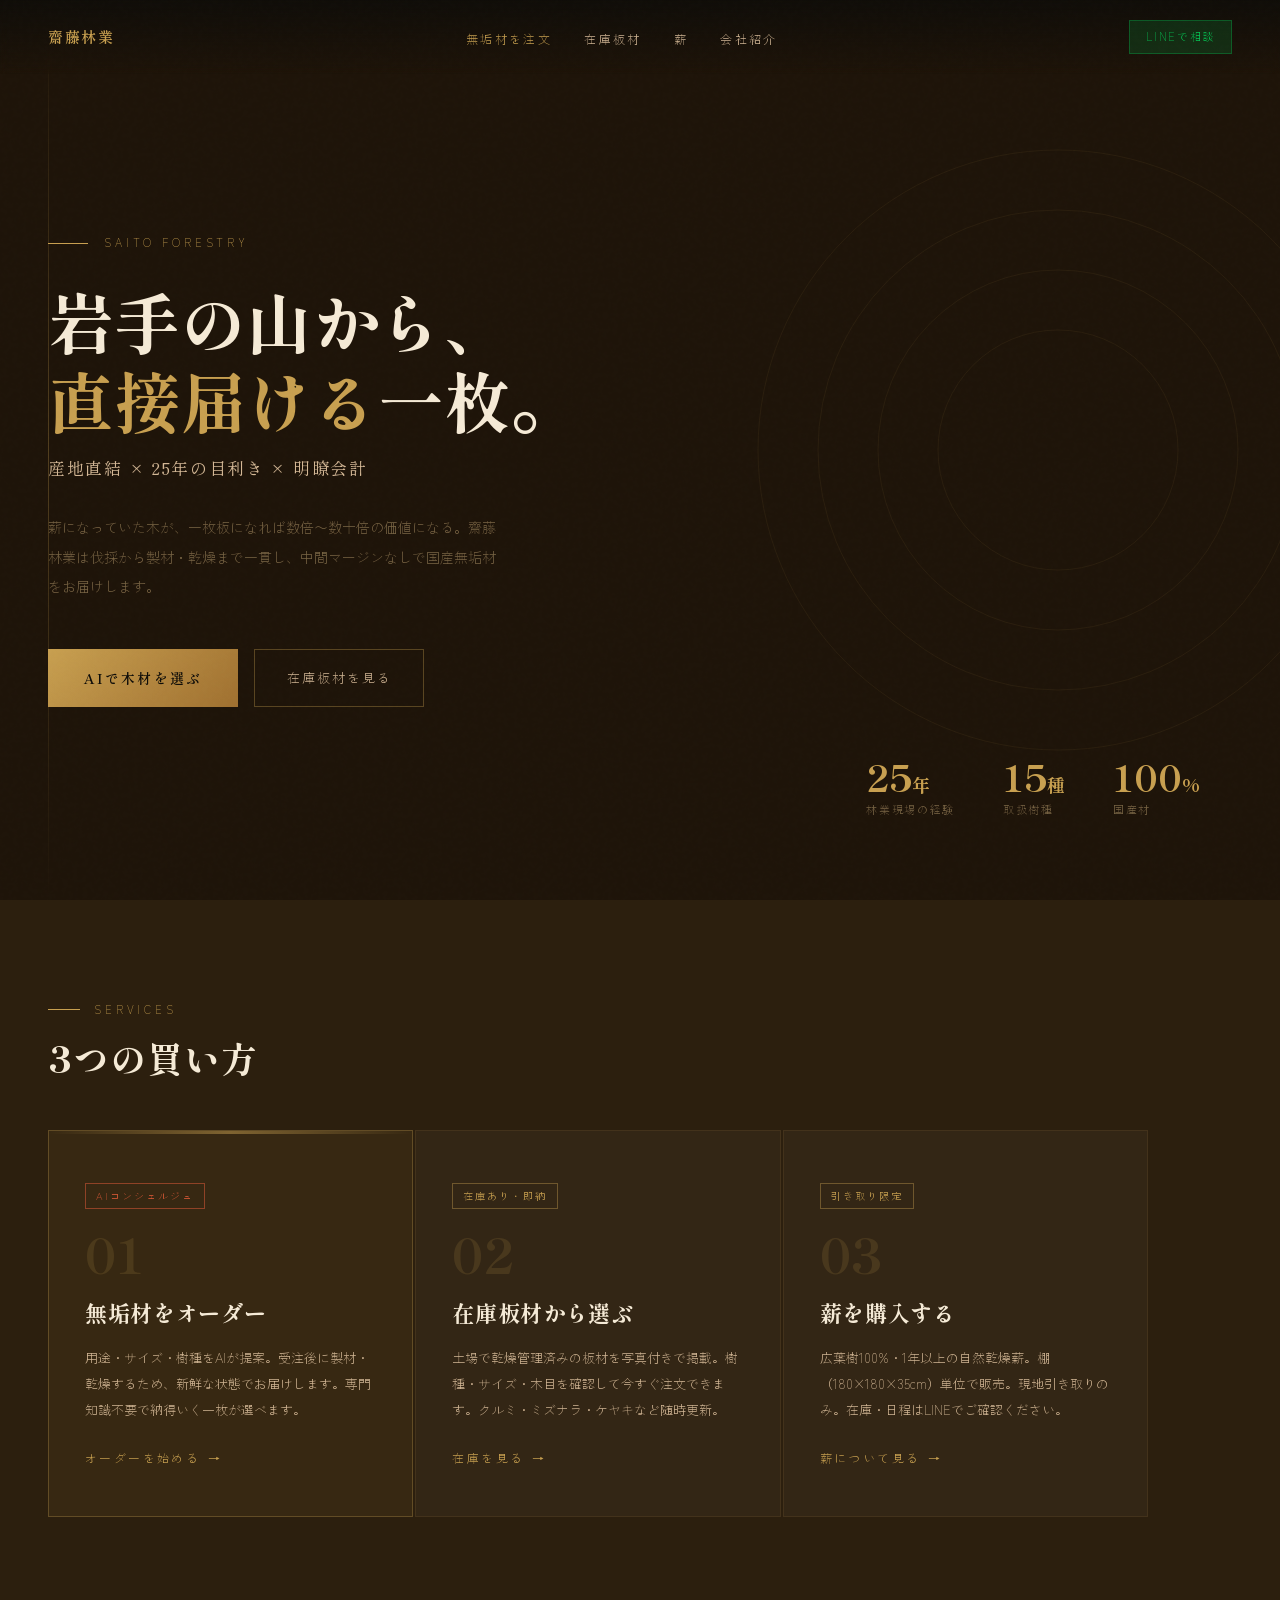
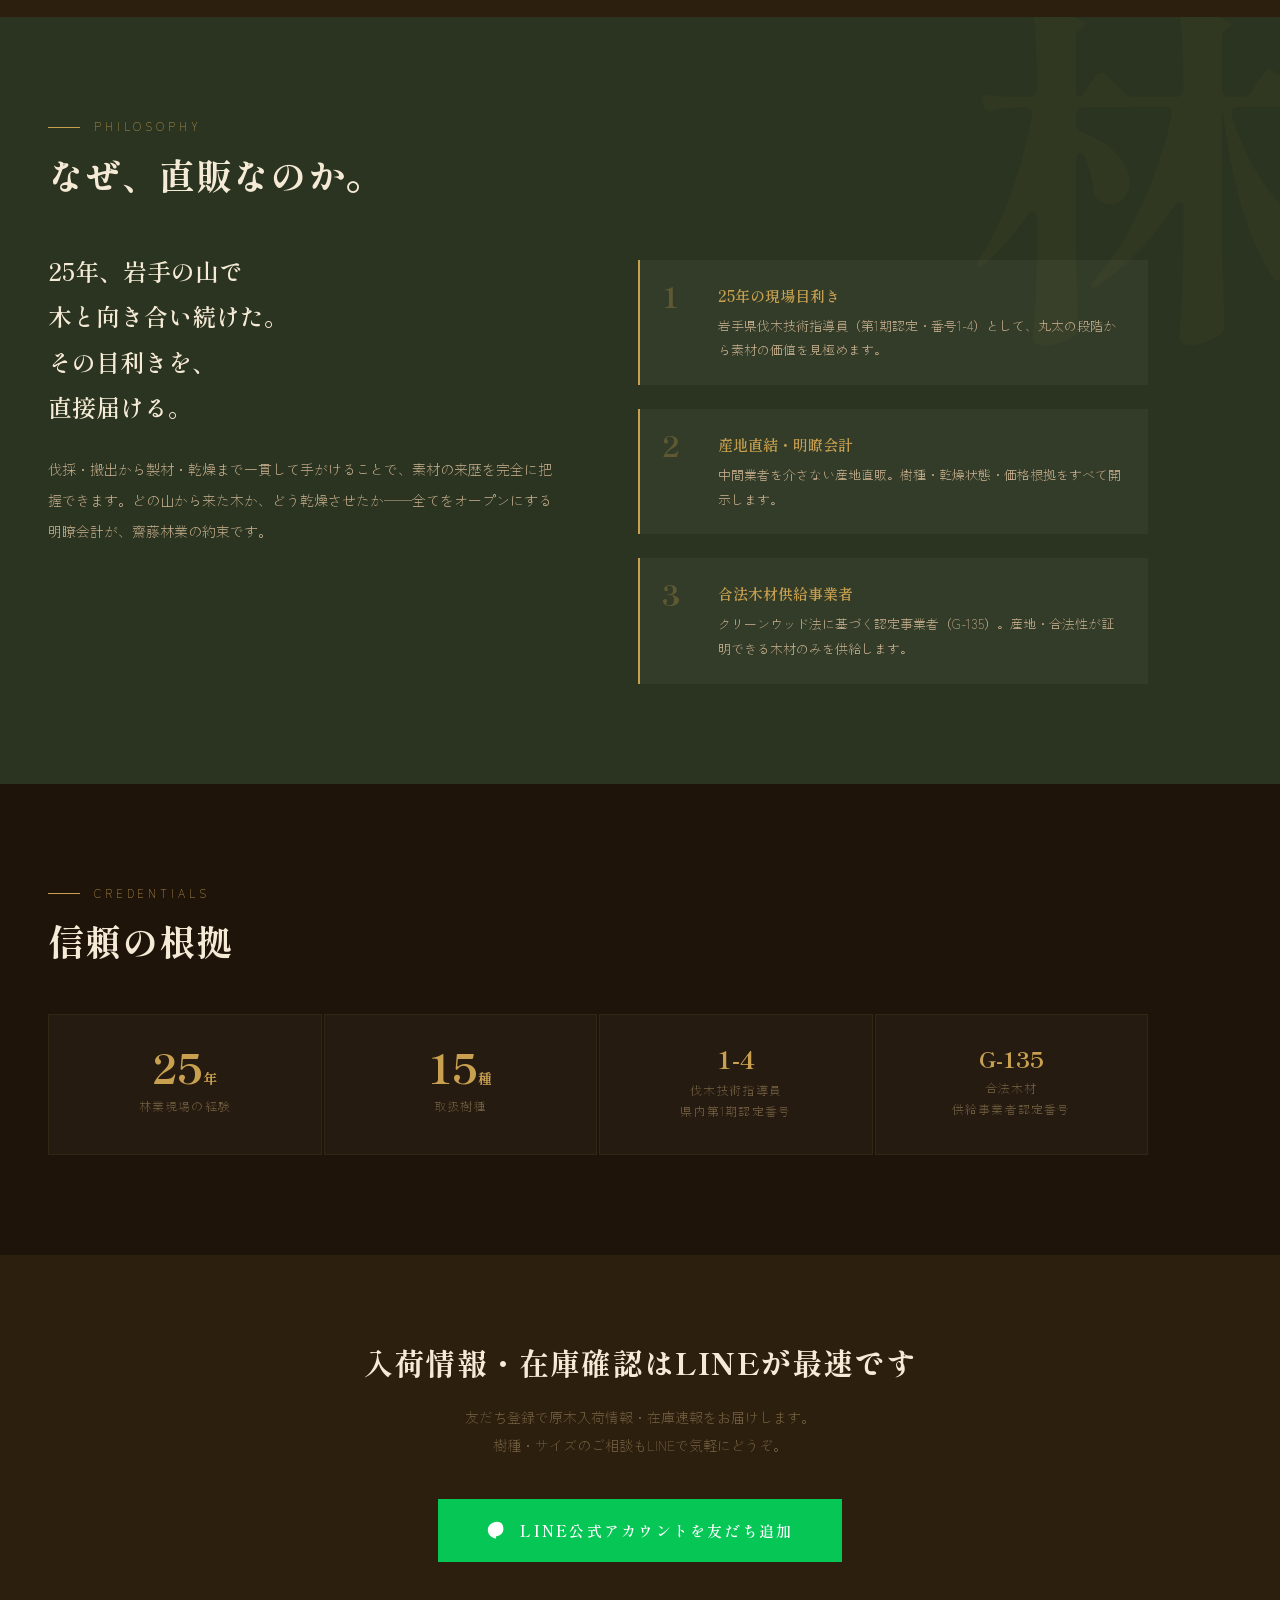
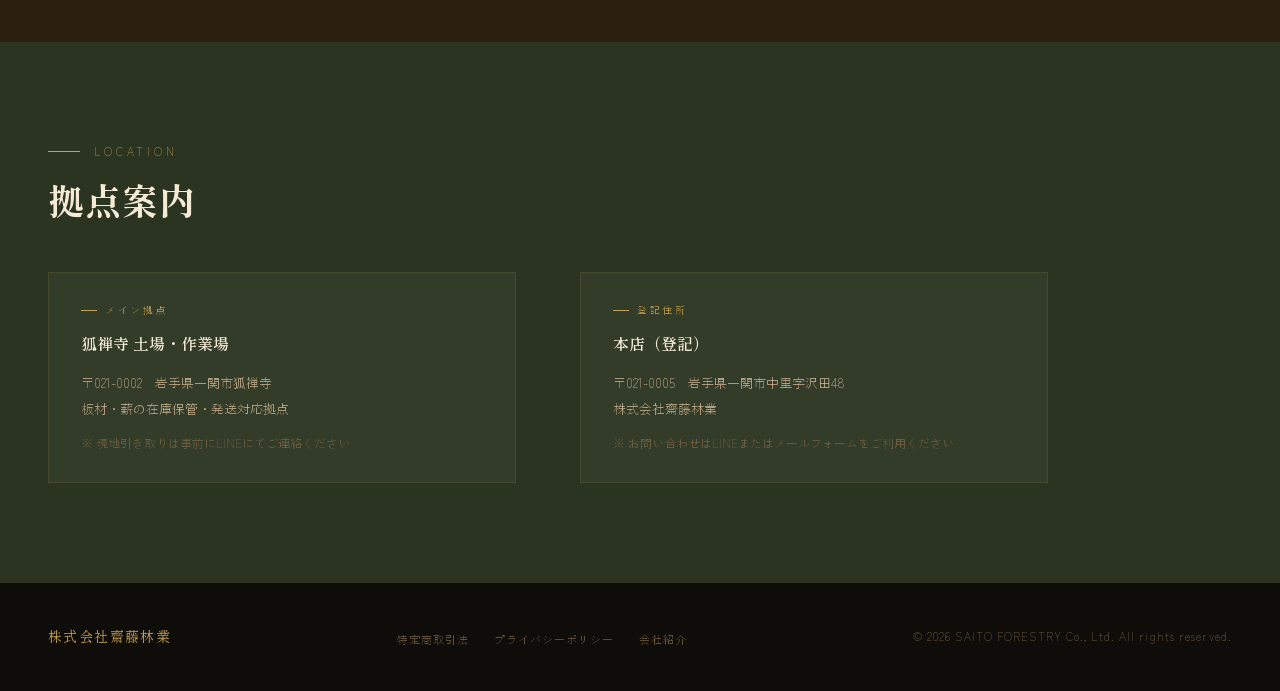
==== commit ffef98f3: "Add files via upload" ====
--- a/index.html
+++ b/index.html
@@ -14,14 +14,6 @@
 body::before{content:'';position:fixed;inset:0;background-image:url("data:image/svg+xml,%3Csvg viewBox='0 0 200 200' xmlns='http://www.w3.org/2000/svg'%3E%3Cfilter id='n'%3E%3CfeTurbulence type='fractalNoise' baseFrequency='0.9' numOctaves='4' stitchTiles='stitch'/%3E%3C/filter%3E%3Crect width='100%25' height='100%25' filter='url(%23n)' opacity='0.04'/%3E%3C/svg%3E");opacity:.3;pointer-events:none;z-index:999}
 
 /* ── NAV ── */
-nav{position:fixed;top:0;left:0;right:0;z-index:100;display:flex;align-items:center;justify-content:space-between;padding:20px 48px;background:linear-gradient(to bottom,rgba(15,13,9,.92),transparent);backdrop-filter:blur(4px)}
-.nav-logo{font-family:'Shippori Mincho B1',serif;font-size:15px;font-weight:600;color:var(--gold);letter-spacing:.1em;text-decoration:none}
-.nav-links{display:flex;gap:36px;list-style:none}
-.nav-links a{color:var(--sand);text-decoration:none;font-size:12px;letter-spacing:.2em;transition:color .3s}
-.nav-links a:hover{color:var(--gold)}
-.nav-line{display:inline-flex;align-items:center;gap:6px;background:rgba(6,199,85,.15);border:1px solid rgba(6,199,85,.3);color:#06c755;padding:6px 16px;font-size:11px;letter-spacing:.15em;text-decoration:none;transition:all .3s}
-.nav-line:hover{background:rgba(6,199,85,.25);color:#06c755}
-@media(max-width:768px){.nav-links{display:none}nav{padding:16px 24px}}
 
 /* ── HERO ── */
 .hero{min-height:100vh;display:flex;flex-direction:column;justify-content:center;position:relative;overflow:hidden;padding:120px 48px 80px}
@@ -123,21 +115,54 @@
 .footer-links a:hover{color:var(--sand)}
 .footer-copy{font-size:11px;color:var(--muted);letter-spacing:.1em}
 @media(max-width:768px){footer{padding:32px 24px}.footer-links{display:none}}
+
+/* ── NAV SHARED ── */
+nav{position:fixed;top:0;left:0;right:0;z-index:100;display:flex;align-items:center;justify-content:space-between;padding:20px 48px;background:linear-gradient(to bottom,rgba(15,13,9,.92),transparent);backdrop-filter:blur(4px)}
+.nav-logo{font-family:'Shippori Mincho B1',serif;font-size:15px;font-weight:600;color:var(--gold);letter-spacing:.1em;text-decoration:none}
+.nav-links{display:flex;gap:32px;list-style:none}
+.nav-links a{color:var(--sand);text-decoration:none;font-size:12px;letter-spacing:.2em;transition:color .3s}
+.nav-links a:hover,.nav-links a.active{color:var(--gold)}
+.nav-line{display:inline-flex;align-items:center;gap:6px;background:rgba(6,199,85,.15);border:1px solid rgba(6,199,85,.3);color:#06c755;padding:6px 16px;font-size:11px;letter-spacing:.15em;text-decoration:none;transition:all .3s;white-space:nowrap}
+.nav-line:hover{background:rgba(6,199,85,.25)}
+.hamburger{display:none;flex-direction:column;gap:5px;cursor:pointer;padding:4px;background:none;border:none}
+.hamburger span{display:block;width:22px;height:1.5px;background:var(--gold);transition:all .3s}
+.hamburger.open span:nth-child(1){transform:translateY(6.5px) rotate(45deg)}
+.hamburger.open span:nth-child(2){opacity:0}
+.hamburger.open span:nth-child(3){transform:translateY(-6.5px) rotate(-45deg)}
+.mobile-menu{display:none;position:fixed;inset:0;background:rgba(15,13,9,.97);z-index:99;flex-direction:column;align-items:center;justify-content:center;gap:0}
+.mobile-menu.open{display:flex}
+.mobile-menu a{color:var(--sand);text-decoration:none;font-family:'Shippori Mincho B1',serif;font-size:22px;font-weight:600;letter-spacing:.12em;padding:20px 0;border-bottom:1px solid rgba(200,160,80,.1);width:240px;text-align:center;transition:color .3s}
+.mobile-menu a:last-child{border-bottom:none}
+.mobile-menu a:hover{color:var(--gold)}
+.mobile-menu .m-line{margin-top:24px;display:inline-flex;align-items:center;gap:8px;background:rgba(6,199,85,.15);border:1px solid rgba(6,199,85,.3);color:#06c755;padding:14px 32px;font-size:14px;letter-spacing:.15em;font-family:'Zen Kaku Gothic New',sans-serif}
+@media(max-width:860px){
+  .nav-links,.nav-line{display:none}
+  .hamburger{display:flex}
+  nav{padding:16px 24px}
+}
+
 </style>
 </head>
 <body>
 
 <!-- NAV -->
 <nav>
-  <a href="/" class="nav-logo">齋藤林業</a>
+  <a href="index.html" class="nav-logo">齋藤林業</a>
   <ul class="nav-links">
-    <li><a href="/products/muku/">無垢材を注文</a></li>
-    <li><a href="/products/stock/">在庫板材</a></li>
-    <li><a href="/products/maki/">薪</a></li>
-    <li><a href="/about/">会社紹介</a></li>
+    <li><a href="index.html" class="active">無垢材を注文</a></li>
+    <li><a href="stock.html">在庫板材</a></li>
+    <li><a href="maki.html">薪</a></li>
+    <li><a href="about.html">会社紹介</a></li>
   </ul>
-  <a href="#line" class="nav-line">LINEで相談</a>
+  <a href="https://line.me/R/ti/p/@YOUR_LINE_ID" class="nav-line" target="_blank">LINEで相談</a>
+  <button class="hamburger" id="hamburger" onclick="toggleMenu()">
+    <span></span><span></span><span></span>
+  </button>
 </nav>
+<div class="mobile-menu" id="mobile-menu">
+  <a href="index.html" class=active onclick="toggleMenu()">無垢材を注文</a><a href="stock.html" onclick="toggleMenu()">在庫板材</a><a href="maki.html" onclick="toggleMenu()">薪</a><a href="about.html" onclick="toggleMenu()">会社紹介</a>
+  <a href="https://line.me/R/ti/p/@YOUR_LINE_ID" class="m-line" target="_blank">LINEで相談</a>
+</div>
 
 <!-- HERO -->
 <section class="hero">
@@ -155,8 +180,8 @@
     <p class="hero-sub">産地直結 × 25年の目利き × 明瞭会計</p>
     <p class="hero-desc">薪になっていた木が、一枚板になれば数倍〜数十倍の価値になる。齋藤林業は伐採から製材・乾燥まで一貫し、中間マージンなしで国産無垢材をお届けします。</p>
     <div class="cta-row">
-      <a href="/products/muku/" class="btn-p">AIで木材を選ぶ</a>
-      <a href="/products/stock/" class="btn-s">在庫板材を見る</a>
+      <a href="index.html" class="btn-p">AIで木材を選ぶ</a>
+      <a href="stock.html" class="btn-s">在庫板材を見る</a>
     </div>
   </div>
   <div class="hero-stats">
@@ -180,21 +205,21 @@
   <div class="sec-en">Services</div>
   <h2 class="sec-title">3つの買い方</h2>
   <div class="svc-grid">
-    <a href="/products/muku/" class="svc-card main">
+    <a href="index.html" class="svc-card main">
       <div class="svc-badge new">AIコンシェルジュ</div>
       <div class="svc-num">01</div>
       <div class="svc-title">無垢材をオーダー</div>
       <div class="svc-body">用途・サイズ・樹種をAIが提案。受注後に製材・乾燥するため、新鮮な状態でお届けします。専門知識不要で納得いく一枚が選べます。</div>
       <div class="svc-link">オーダーを始める</div>
     </a>
-    <a href="/products/stock/" class="svc-card">
+    <a href="stock.html" class="svc-card">
       <div class="svc-badge">在庫あり・即納</div>
       <div class="svc-num">02</div>
       <div class="svc-title">在庫板材から選ぶ</div>
       <div class="svc-body">土場で乾燥管理済みの板材を写真付きで掲載。樹種・サイズ・木目を確認して今すぐ注文できます。クルミ・ミズナラ・ケヤキなど随時更新。</div>
       <div class="svc-link">在庫を見る</div>
     </a>
-    <a href="/products/maki/" class="svc-card">
+    <a href="maki.html" class="svc-card">
       <div class="svc-badge">引き取り限定</div>
       <div class="svc-num">03</div>
       <div class="svc-title">薪を購入する</div>
@@ -307,9 +332,9 @@
 <footer>
   <div class="footer-logo">株式会社齋藤林業</div>
   <ul class="footer-links">
-    <li><a href="/tokusho/">特定商取引法</a></li>
-    <li><a href="/privacy/">プライバシーポリシー</a></li>
-    <li><a href="/about/">会社紹介</a></li>
+    <li><a href="tokusho.html">特定商取引法</a></li>
+    <li><a href="privacy.html">プライバシーポリシー</a></li>
+    <li><a href="about.html">会社紹介</a></li>
   </ul>
   <div class="footer-copy">© 2026 SAITO FORESTRY Co., Ltd. All rights reserved.</div>
 </footer>
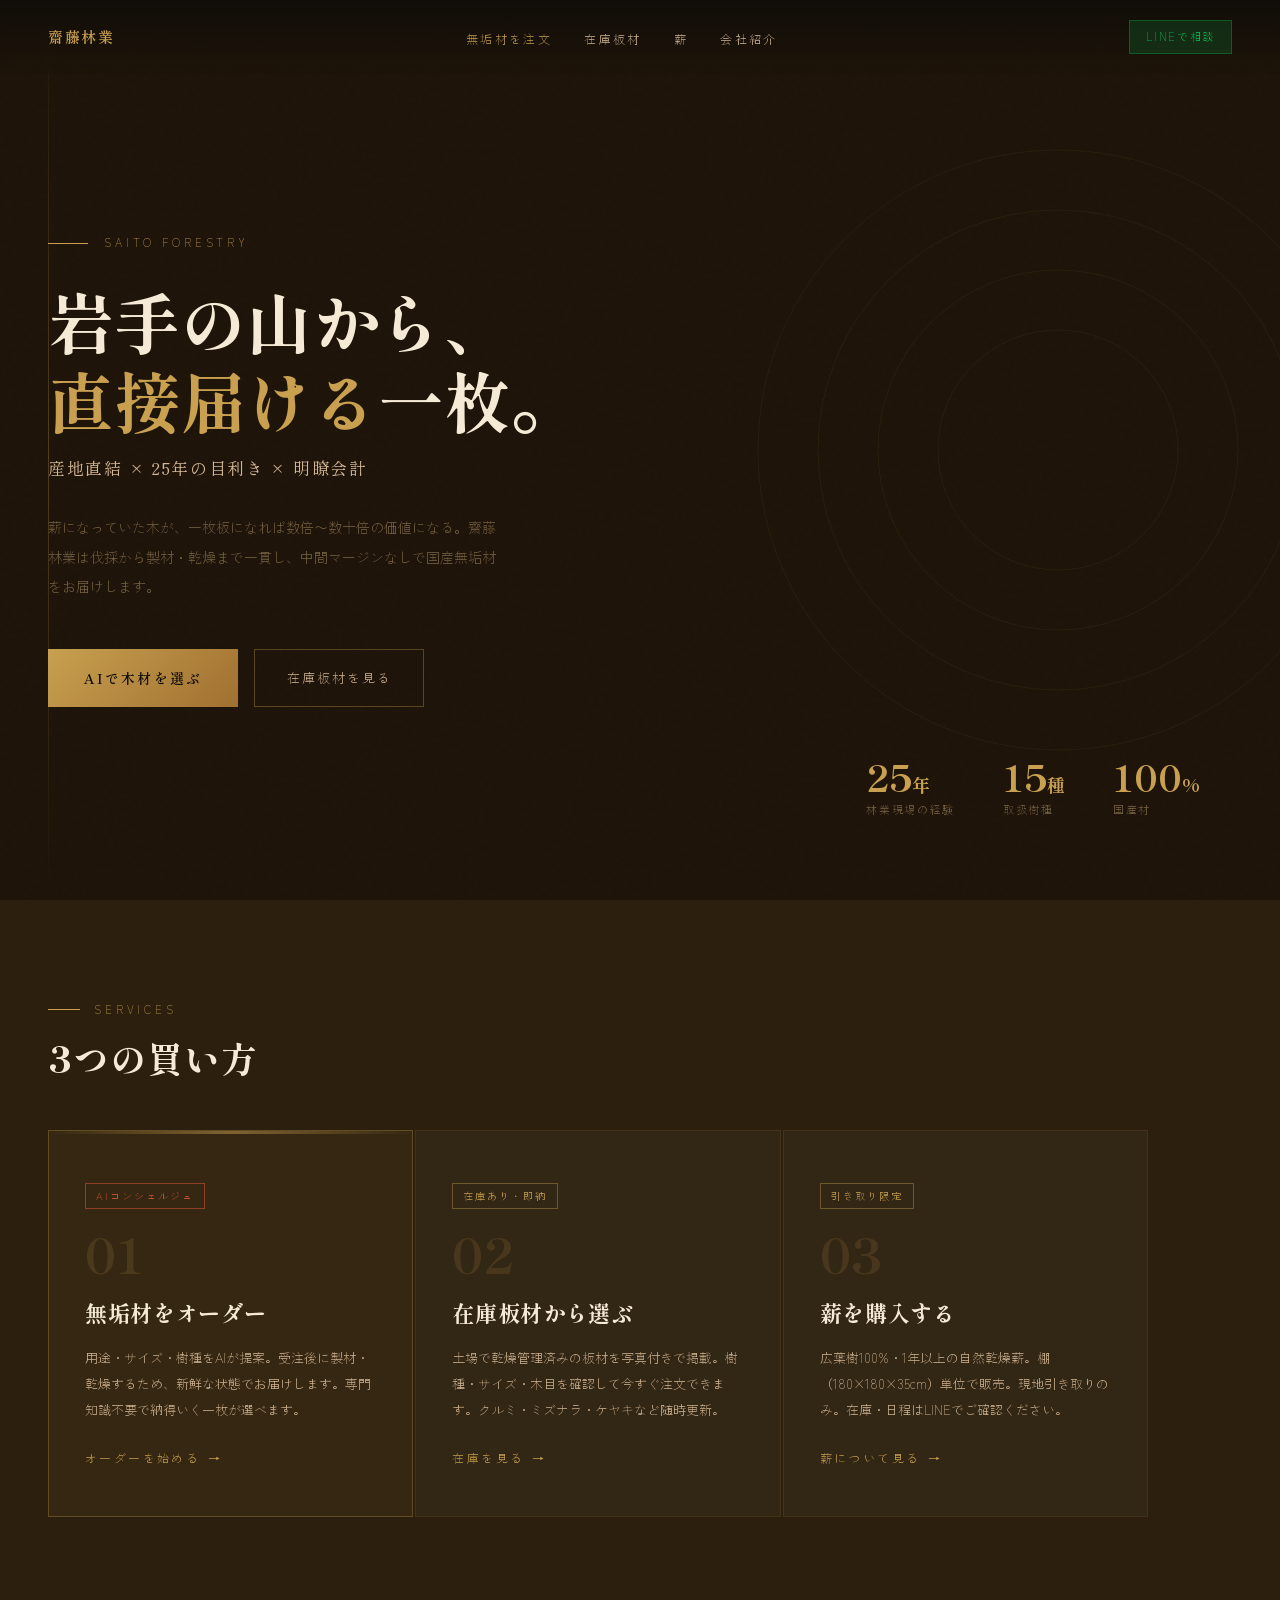
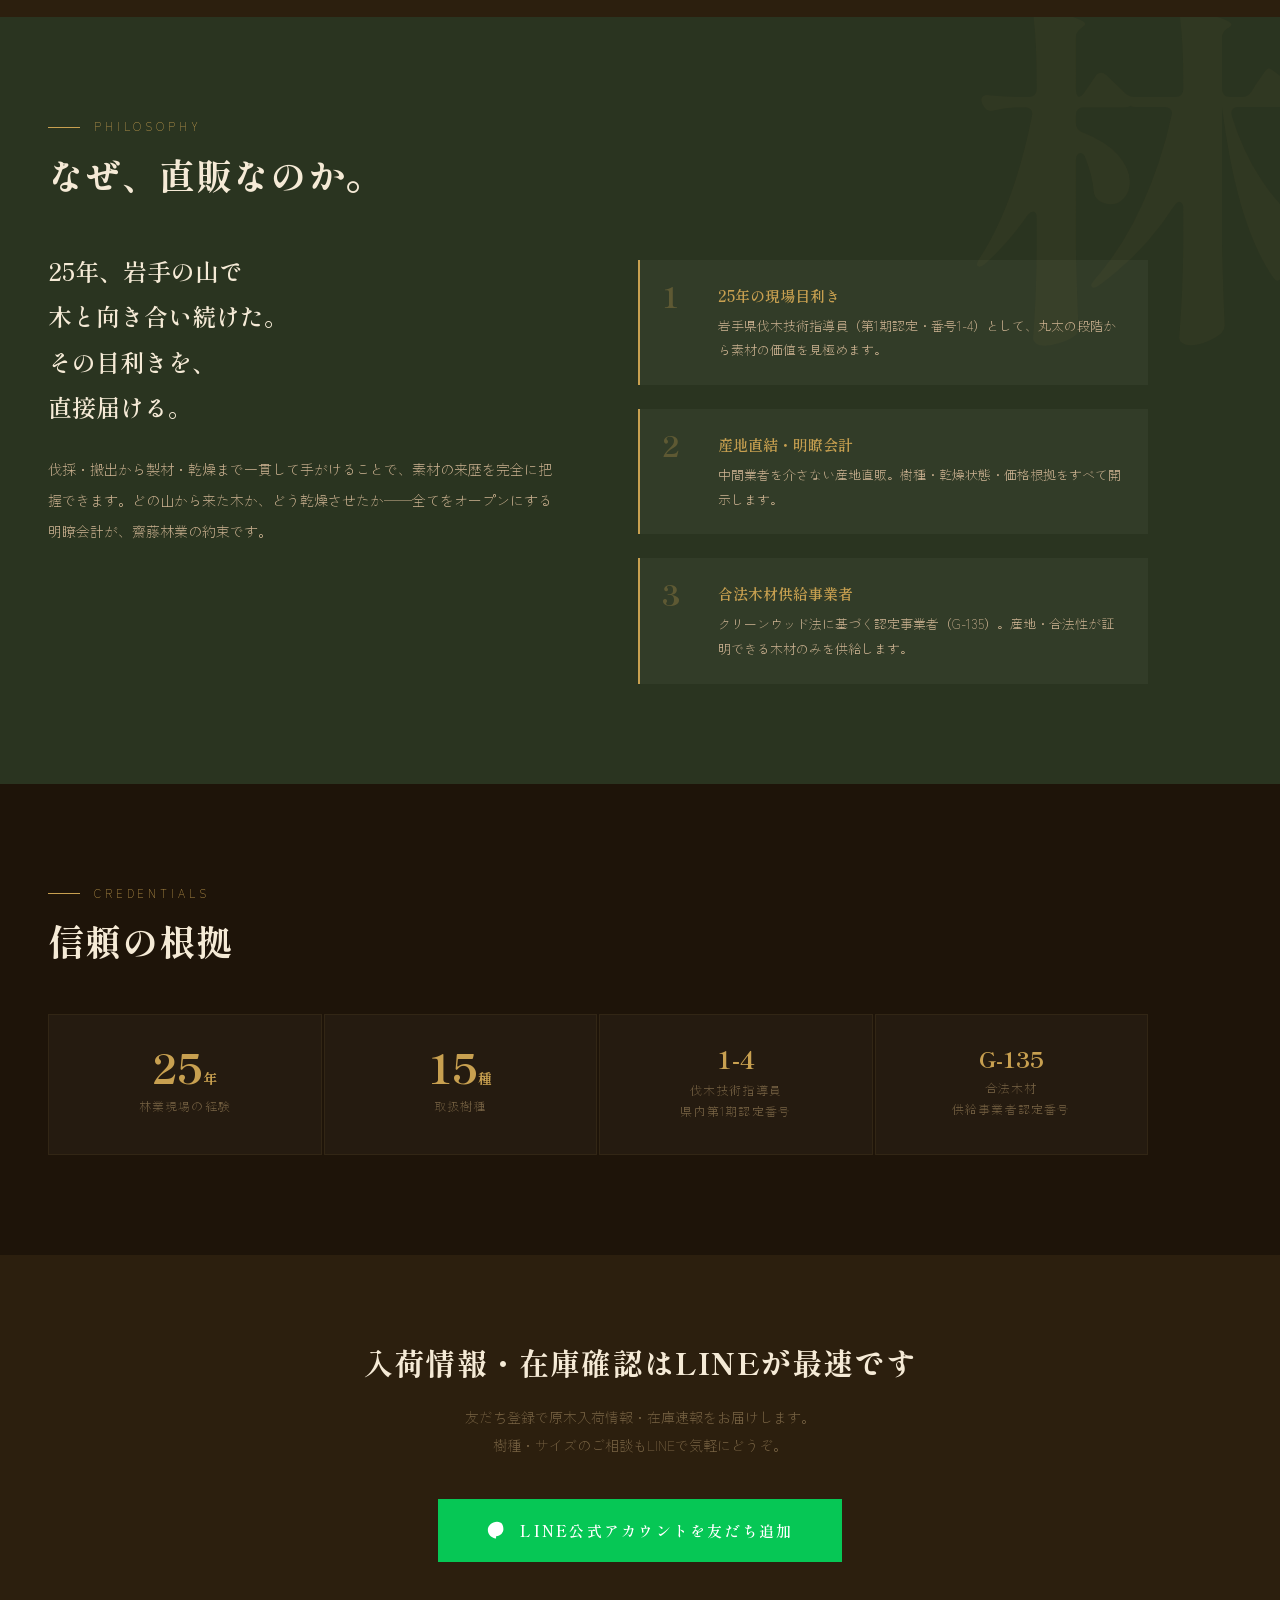
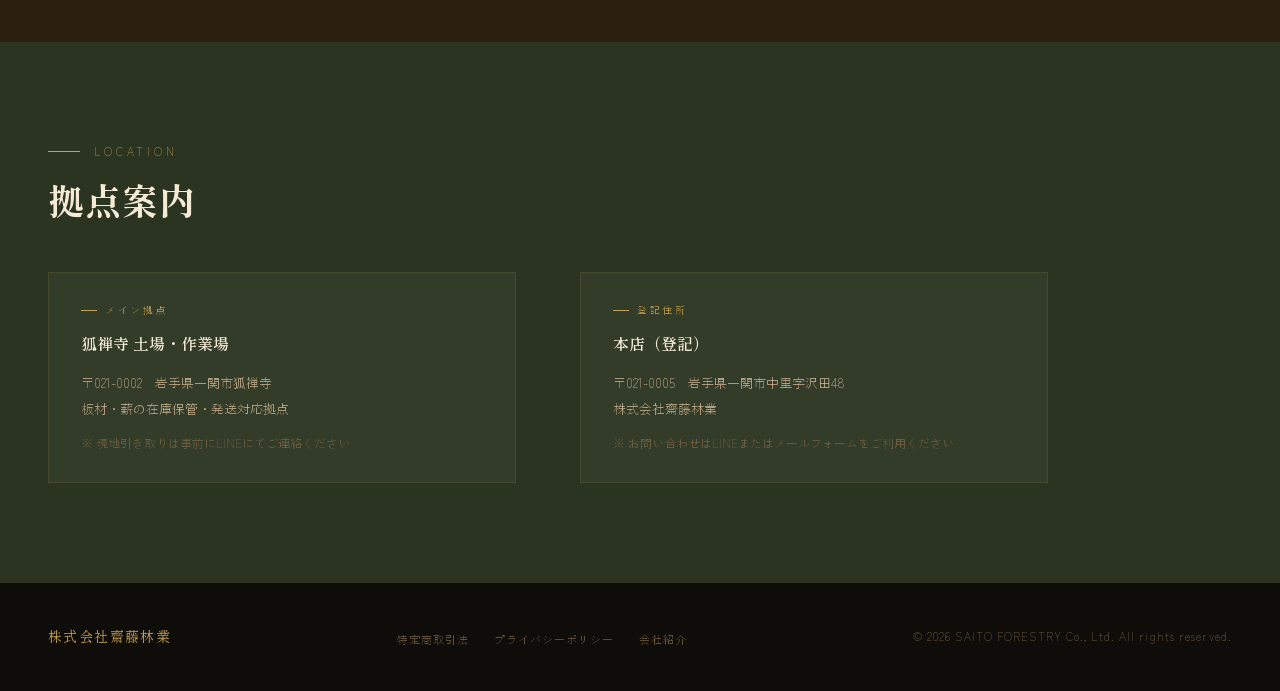
==== commit 4b0588b0: "Add files via upload" ====
--- a/index.html
+++ b/index.html
@@ -11,7 +11,7 @@
 *,*::before,*::after{box-sizing:border-box;margin:0;padding:0}
 html{scroll-behavior:smooth}
 body{background:var(--bark);color:var(--cream);font-family:'Zen Kaku Gothic New',sans-serif;font-weight:300;line-height:1.8;overflow-x:hidden}
-body::before{content:'';position:fixed;inset:0;background-image:url("data:image/svg+xml,%3Csvg viewBox='0 0 200 200' xmlns='http://www.w3.org/2000/svg'%3E%3Cfilter id='n'%3E%3CfeTurbulence type='fractalNoise' baseFrequency='0.9' numOctaves='4' stitchTiles='stitch'/%3E%3C/filter%3E%3Crect width='100%25' height='100%25' filter='url(%23n)' opacity='0.04'/%3E%3C/svg%3E");opacity:.3;pointer-events:none;z-index:999}
+body::before{content:'';position:fixed;inset:0;background-image:url("data:image/svg+xml,%3Csvg viewBox='0 0 200 200' xmlns='http://www.w3.org/2000/svg'%3E%3Cfilter id='n'%3E%3CfeTurbulence type='fractalNoise' baseFrequency='0.9' numOctaves='4' stitchTiles='stitch'/%3E%3C/filter%3E%3Crect width='100%25' height='100%25' filter='url(%23n)' opacity='0.04'/%3E%3C/svg%3E");opacity:.3;pointer-events:none;z-index:0}
 
 /* ── NAV ── */
 
@@ -117,19 +117,19 @@
 @media(max-width:768px){footer{padding:32px 24px}.footer-links{display:none}}
 
 /* ── NAV SHARED ── */
-nav{position:fixed;top:0;left:0;right:0;z-index:100;display:flex;align-items:center;justify-content:space-between;padding:20px 48px;background:linear-gradient(to bottom,rgba(15,13,9,.92),transparent);backdrop-filter:blur(4px)}
+nav{position:fixed;top:0;left:0;right:0;z-index:150;display:flex;align-items:center;justify-content:space-between;padding:20px 48px;background:linear-gradient(to bottom,rgba(15,13,9,.92),transparent);backdrop-filter:blur(4px)}
 .nav-logo{font-family:'Shippori Mincho B1',serif;font-size:15px;font-weight:600;color:var(--gold);letter-spacing:.1em;text-decoration:none}
 .nav-links{display:flex;gap:32px;list-style:none}
 .nav-links a{color:var(--sand);text-decoration:none;font-size:12px;letter-spacing:.2em;transition:color .3s}
 .nav-links a:hover,.nav-links a.active{color:var(--gold)}
 .nav-line{display:inline-flex;align-items:center;gap:6px;background:rgba(6,199,85,.15);border:1px solid rgba(6,199,85,.3);color:#06c755;padding:6px 16px;font-size:11px;letter-spacing:.15em;text-decoration:none;transition:all .3s;white-space:nowrap}
 .nav-line:hover{background:rgba(6,199,85,.25)}
-.hamburger{display:none;flex-direction:column;gap:5px;cursor:pointer;padding:4px;background:none;border:none}
+.hamburger{display:none;flex-direction:column;gap:5px;cursor:pointer;padding:4px;background:none;border:none;position:relative;z-index:160}
 .hamburger span{display:block;width:22px;height:1.5px;background:var(--gold);transition:all .3s}
 .hamburger.open span:nth-child(1){transform:translateY(6.5px) rotate(45deg)}
 .hamburger.open span:nth-child(2){opacity:0}
 .hamburger.open span:nth-child(3){transform:translateY(-6.5px) rotate(-45deg)}
-.mobile-menu{display:none;position:fixed;inset:0;background:rgba(15,13,9,.97);z-index:99;flex-direction:column;align-items:center;justify-content:center;gap:0}
+.mobile-menu{display:none;position:fixed;inset:0;background:rgba(15,13,9,.97);z-index:200;flex-direction:column;align-items:center;justify-content:center;gap:0}
 .mobile-menu.open{display:flex}
 .mobile-menu a{color:var(--sand);text-decoration:none;font-family:'Shippori Mincho B1',serif;font-size:22px;font-weight:600;letter-spacing:.12em;padding:20px 0;border-bottom:1px solid rgba(200,160,80,.1);width:240px;text-align:center;transition:color .3s}
 .mobile-menu a:last-child{border-bottom:none}
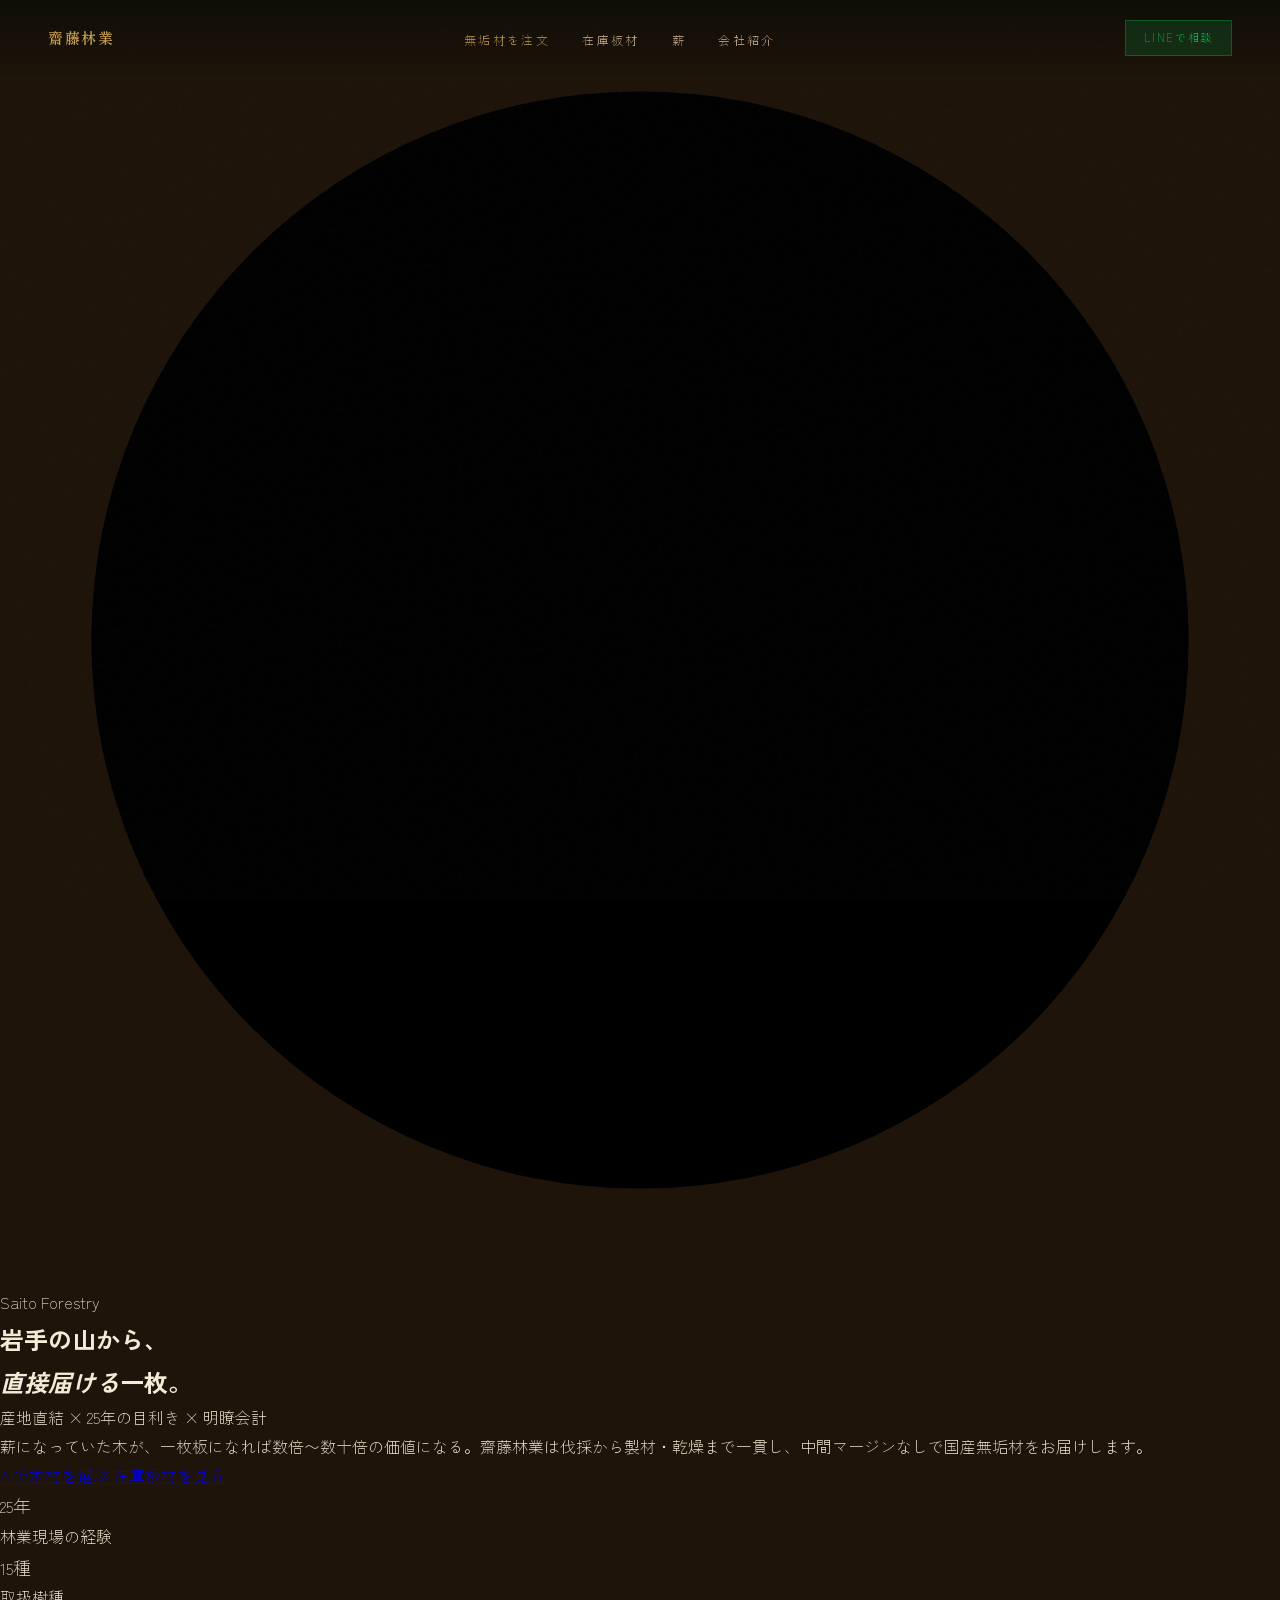
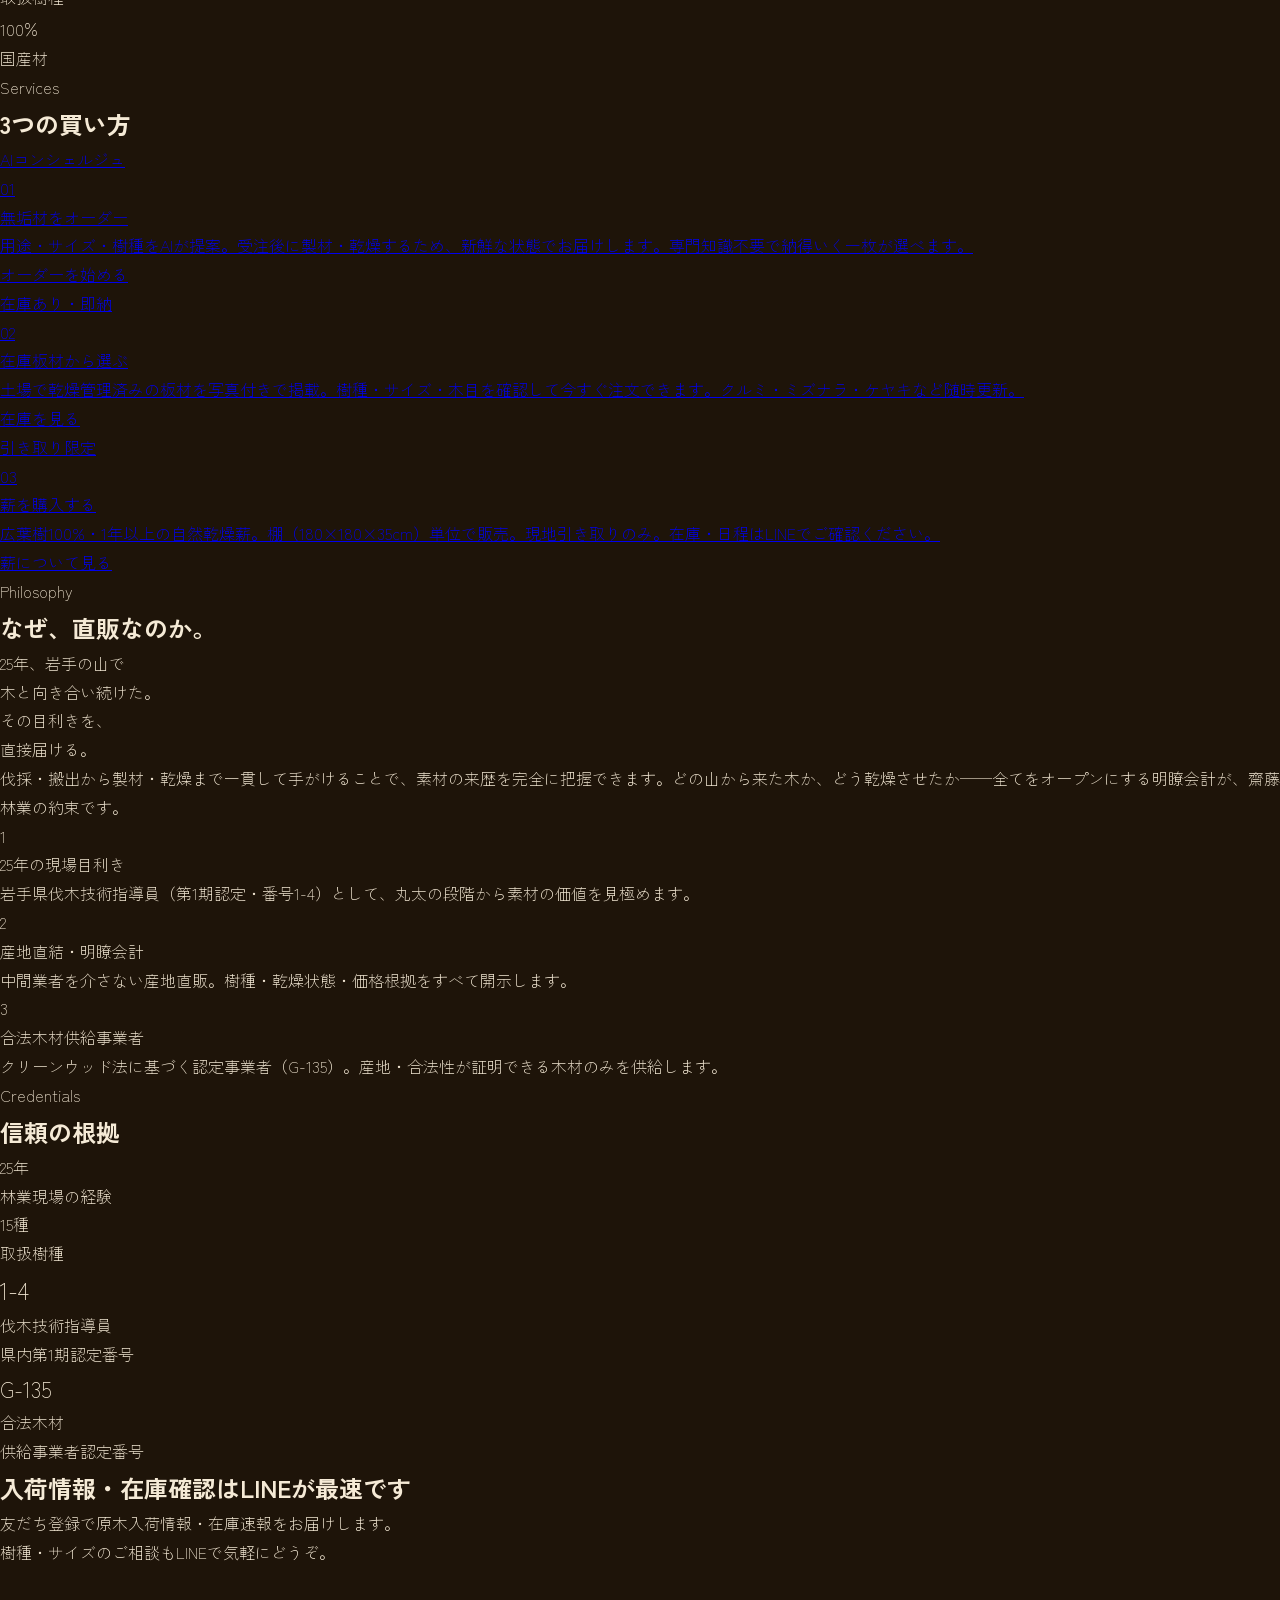
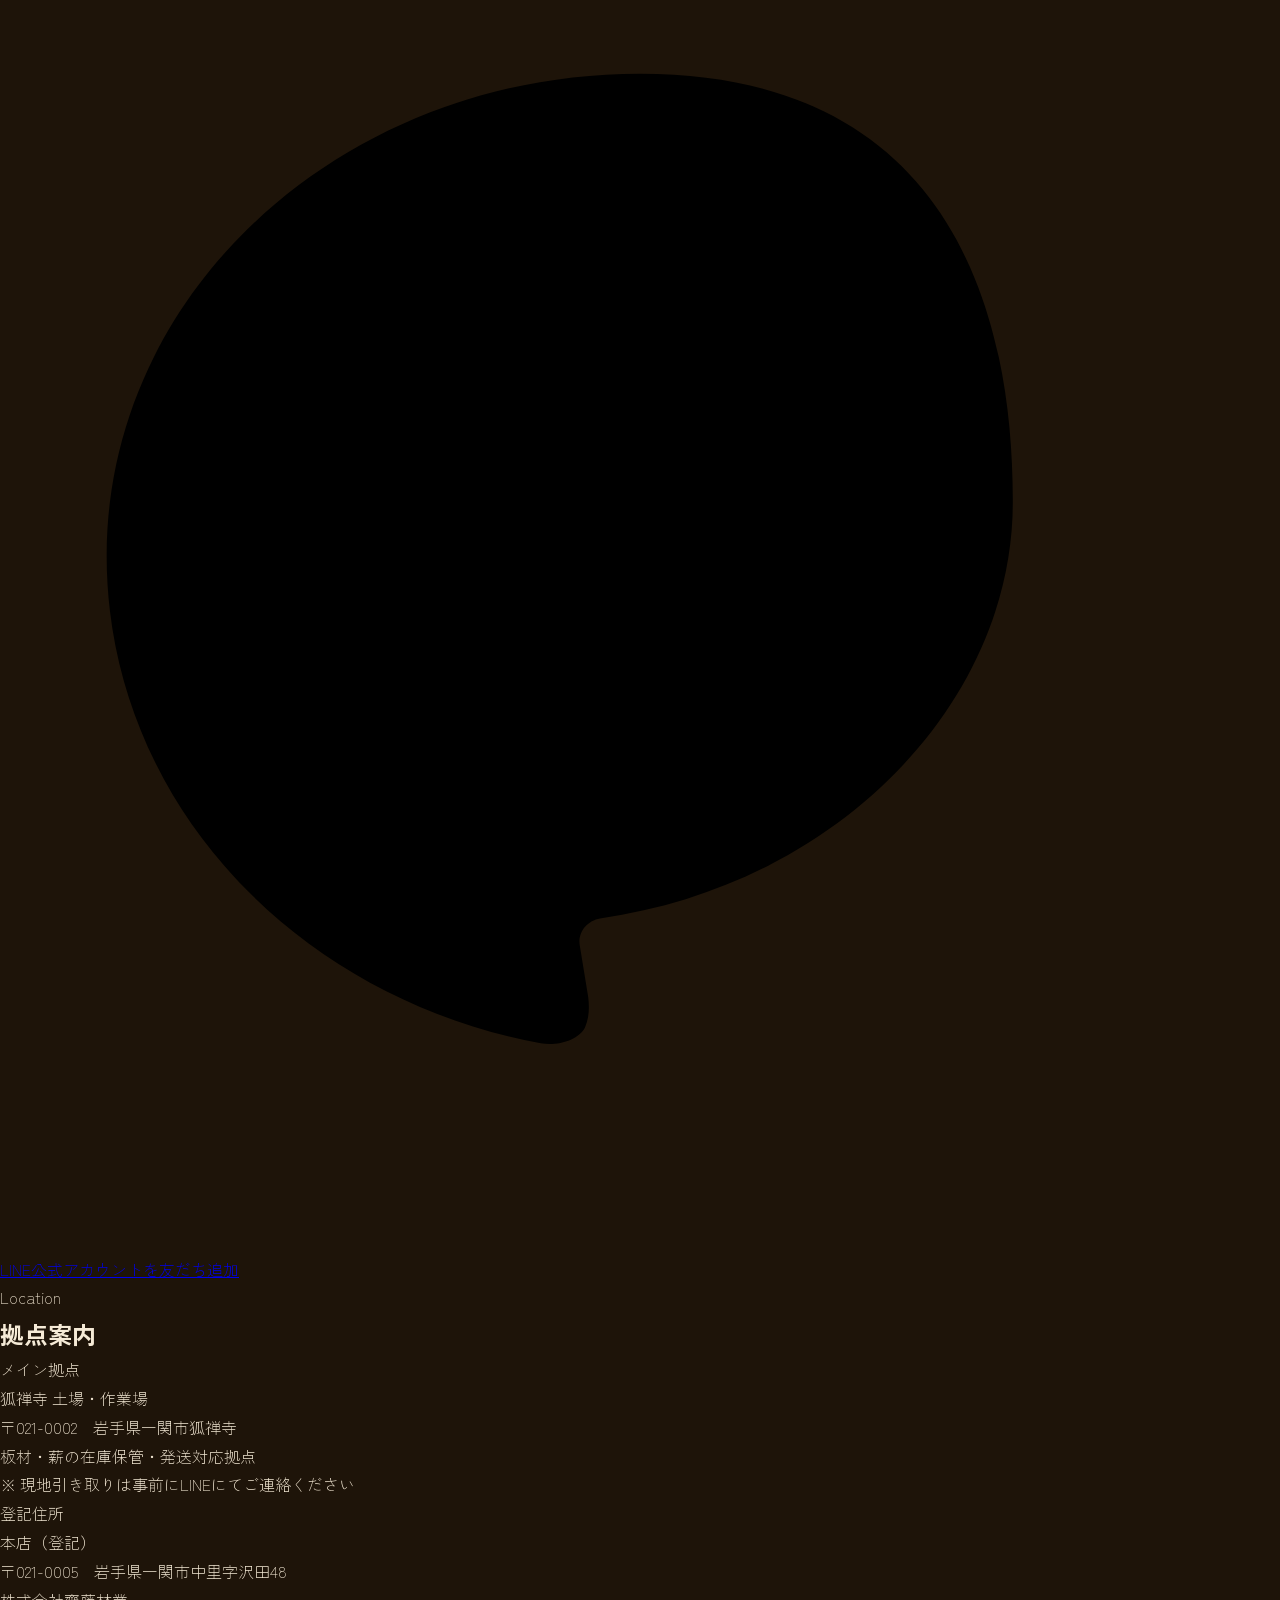
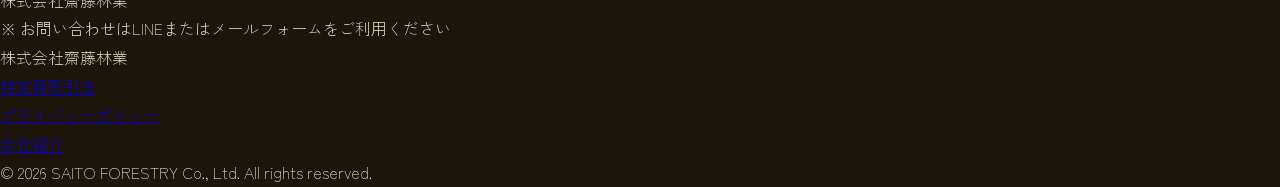
==== commit 82580fd2: "Add files via upload" ====
--- a/index.html
+++ b/index.html
@@ -13,139 +13,35 @@
 body{background:var(--bark);color:var(--cream);font-family:'Zen Kaku Gothic New',sans-serif;font-weight:300;line-height:1.8;overflow-x:hidden}
 body::before{content:'';position:fixed;inset:0;background-image:url("data:image/svg+xml,%3Csvg viewBox='0 0 200 200' xmlns='http://www.w3.org/2000/svg'%3E%3Cfilter id='n'%3E%3CfeTurbulence type='fractalNoise' baseFrequency='0.9' numOctaves='4' stitchTiles='stitch'/%3E%3C/filter%3E%3Crect width='100%25' height='100%25' filter='url(%23n)' opacity='0.04'/%3E%3C/svg%3E");opacity:.3;pointer-events:none;z-index:0}
 
+@media(max-width:860px){
+  }
+
 /* ── NAV ── */
-
-/* ── HERO ── */
-.hero{min-height:100vh;display:flex;flex-direction:column;justify-content:center;position:relative;overflow:hidden;padding:120px 48px 80px}
-.hero-rings{position:absolute;right:-10%;top:50%;transform:translateY(-50%);width:700px;height:700px;opacity:.07}
-.hero-rings circle{fill:none;stroke:var(--gold)}
-.hero-vline{position:absolute;left:48px;top:0;bottom:0;width:1px;background:linear-gradient(to bottom,transparent,rgba(200,160,80,.3),transparent)}
-.hero-content{max-width:700px;position:relative;z-index:2;animation:heroIn 1.2s ease both}
-@keyframes heroIn{from{opacity:0;transform:translateY(24px)}to{opacity:1;transform:none}}
-.eyebrow{display:flex;align-items:center;gap:16px;margin-bottom:28px}
-.eyebrow-line{width:40px;height:1px;background:var(--gold)}
-.eyebrow span{font-size:11px;letter-spacing:.35em;color:var(--gold);text-transform:uppercase}
-.hero-title{font-family:'Shippori Mincho B1',serif;font-size:clamp(38px,5.5vw,66px);font-weight:800;line-height:1.2;color:var(--cream);margin-bottom:12px}
-.hero-title em{font-style:normal;color:var(--gold)}
-.hero-sub{font-family:'Shippori Mincho B1',serif;font-size:clamp(14px,2vw,17px);color:var(--sand);letter-spacing:.1em;margin-bottom:28px;line-height:2}
-.hero-desc{font-size:14px;color:var(--muted);max-width:460px;line-height:2.1;margin-bottom:48px}
-.cta-row{display:flex;gap:16px;flex-wrap:wrap}
-.btn-p{display:inline-flex;align-items:center;gap:10px;background:linear-gradient(135deg,var(--gold),#a07030);color:var(--ink);text-decoration:none;font-family:'Shippori Mincho B1',serif;font-size:14px;font-weight:600;letter-spacing:.15em;padding:16px 36px;transition:all .3s}
-.btn-p:hover{transform:translateY(-2px);box-shadow:0 8px 32px rgba(200,160,80,.35)}
-.btn-s{display:inline-flex;align-items:center;gap:10px;border:1px solid rgba(200,160,80,.35);color:var(--sand);text-decoration:none;font-size:13px;letter-spacing:.15em;padding:16px 32px;transition:all .3s}
-.btn-s:hover{border-color:var(--gold);color:var(--gold)}
-.hero-stats{position:absolute;right:80px;bottom:80px;display:flex;gap:48px;z-index:2;animation:heroIn 1.2s ease .3s both}
-.stat-num{font-family:'Shippori Mincho B1',serif;font-size:36px;font-weight:800;color:var(--gold);line-height:1;margin-bottom:6px}
-.stat-label{font-size:11px;letter-spacing:.15em;color:var(--muted)}
-@media(max-width:768px){.hero{padding:100px 24px 80px}.hero-stats{display:none}}
-
-/* ── SECTION SHARED ── */
-section{padding:100px 48px}
-.sec-en{font-size:11px;letter-spacing:.35em;color:var(--gold);text-transform:uppercase;margin-bottom:12px;display:flex;align-items:center;gap:14px}
-.sec-en::before{content:'';display:block;width:32px;height:1px;background:var(--gold)}
-.sec-title{font-family:'Shippori Mincho B1',serif;font-size:clamp(24px,3.5vw,36px);font-weight:800;color:var(--cream);letter-spacing:.03em;line-height:1.4;margin-bottom:48px}
-@media(max-width:768px){section{padding:64px 24px}}
-
-/* ── SERVICES（3事業の導線カード）── */
-.services{background:var(--earth)}
-.svc-grid{display:grid;grid-template-columns:repeat(3,1fr);gap:2px;max-width:1100px}
-.svc-card{position:relative;padding:48px 36px;background:rgba(245,234,214,.03);border:1px solid rgba(200,160,80,.1);text-decoration:none;transition:all .35s;overflow:hidden;display:block}
-.svc-card::before{content:'';position:absolute;top:0;left:0;right:0;height:3px;background:linear-gradient(to right,transparent,var(--gold),transparent);opacity:0;transition:opacity .3s}
-.svc-card:hover{background:rgba(245,234,214,.07);border-color:rgba(200,160,80,.3);transform:translateY(-4px)}
-.svc-card:hover::before{opacity:1}
-.svc-card.main{background:rgba(200,160,80,.07);border-color:rgba(200,160,80,.3)}
-.svc-card.main::before{opacity:.5}
-.svc-badge{display:inline-block;font-size:10px;letter-spacing:.2em;padding:3px 10px;border:1px solid rgba(200,160,80,.4);color:var(--gold);margin-bottom:20px}
-.svc-badge.new{border-color:rgba(232,93,58,.5);color:var(--rare2)}
-.svc-num{font-family:'Shippori Mincho B1',serif;font-size:48px;font-weight:800;color:rgba(200,160,80,.15);line-height:1;margin-bottom:16px}
-.svc-title{font-family:'Shippori Mincho B1',serif;font-size:22px;font-weight:800;color:var(--cream);margin-bottom:12px;letter-spacing:.03em}
-.svc-body{font-size:13px;color:var(--sand);line-height:2;margin-bottom:24px}
-.svc-link{font-size:12px;letter-spacing:.2em;color:var(--gold);display:flex;align-items:center;gap:8px}
-.svc-link::after{content:'→';transition:transform .3s}
-.svc-card:hover .svc-link::after{transform:translateX(4px)}
-@media(max-width:768px){.svc-grid{grid-template-columns:1fr}}
-
-/* ── PHILOSOPHY ── */
-.philosophy{background:var(--moss);position:relative;overflow:hidden}
-.philosophy::before{content:'林';position:absolute;right:-40px;top:-40px;font-family:'Shippori Mincho B1',serif;font-size:360px;font-weight:800;color:rgba(200,160,80,.04);line-height:1;pointer-events:none}
-.phil-grid{display:grid;grid-template-columns:1fr 1fr;gap:80px;align-items:start;max-width:1100px}
-.phil-lead{font-family:'Shippori Mincho B1',serif;font-size:clamp(17px,2.5vw,24px);font-weight:600;color:var(--cream);line-height:1.9;margin-bottom:24px}
-.phil-body{font-size:14px;color:var(--sand);line-height:2.2}
-.pillars{display:flex;flex-direction:column;gap:24px;padding-top:12px}
-.pillar{display:flex;gap:20px;align-items:flex-start;padding:22px;background:rgba(245,234,214,.04);border-left:2px solid var(--gold);transition:background .3s}
-.pillar:hover{background:rgba(245,234,214,.07)}
-.p-num{font-family:'Shippori Mincho B1',serif;font-size:28px;font-weight:800;color:rgba(200,160,80,.3);line-height:1;flex-shrink:0;width:36px}
-.p-title{font-family:'Shippori Mincho B1',serif;font-size:15px;font-weight:600;color:var(--gold);margin-bottom:5px}
-.p-body{font-size:13px;color:var(--sand);line-height:1.9}
-@media(max-width:768px){.phil-grid{grid-template-columns:1fr;gap:48px}}
-
-/* ── LINE CTA ── */
-.line-cta{background:var(--earth);text-align:center;padding:80px 48px}
-.line-cta-title{font-family:'Shippori Mincho B1',serif;font-size:clamp(20px,3vw,30px);font-weight:800;color:var(--cream);margin-bottom:14px;letter-spacing:.04em}
-.line-cta-sub{font-size:14px;color:var(--muted);margin-bottom:40px;line-height:2}
-.btn-line{display:inline-flex;align-items:center;gap:12px;background:#06c755;color:#fff;text-decoration:none;font-family:'Shippori Mincho B1',serif;font-size:15px;font-weight:600;letter-spacing:.15em;padding:18px 48px;transition:all .3s}
-.btn-line:hover{background:#05a847;transform:translateY(-2px)}
-.btn-line-icon{width:22px;height:22px;fill:#fff}
-
-/* ── TRUST ── */
-.trust{background:var(--bark)}
-.trust-grid{display:grid;grid-template-columns:repeat(4,1fr);gap:2px;max-width:1100px}
-.trust-card{padding:32px 24px;background:rgba(245,234,214,.03);border:1px solid rgba(200,160,80,.08);text-align:center}
-.trust-num{font-family:'Shippori Mincho B1',serif;font-size:40px;font-weight:800;color:var(--gold);line-height:1;margin-bottom:8px}
-.trust-unit{font-size:14px;color:var(--gold)}
-.trust-label{font-size:12px;color:var(--muted);letter-spacing:.1em;margin-top:4px}
-@media(max-width:768px){.trust-grid{grid-template-columns:repeat(2,1fr)}}
-
-/* ── ACCESS ── */
-.access{background:var(--moss)}
-.access-grid{display:grid;grid-template-columns:1fr 1fr;gap:64px;max-width:1000px;align-items:start}
-.access-item{padding:28px 32px;background:rgba(245,234,214,.04);border:1px solid rgba(200,160,80,.12)}
-.access-tag{font-size:10px;letter-spacing:.25em;color:var(--gold);margin-bottom:10px;display:flex;align-items:center;gap:8px}
-.access-tag::before{content:'';display:block;width:16px;height:1px;background:var(--gold)}
-.access-name{font-family:'Shippori Mincho B1',serif;font-size:16px;font-weight:600;color:var(--cream);margin-bottom:12px}
-.access-detail{font-size:13px;color:var(--sand);line-height:2}
-.access-note{font-size:12px;color:var(--muted);margin-top:10px;line-height:1.8}
-@media(max-width:768px){.access-grid{grid-template-columns:1fr}}
-
-/* ── FOOTER ── */
-footer{background:var(--ink);padding:40px 48px;display:flex;align-items:center;justify-content:space-between;flex-wrap:wrap;gap:16px}
-.footer-logo{font-family:'Shippori Mincho B1',serif;font-size:14px;color:var(--gold);letter-spacing:.1em}
-.footer-links{display:flex;gap:24px;list-style:none}
-.footer-links a{font-size:11px;color:var(--muted);text-decoration:none;letter-spacing:.1em;transition:color .3s}
-.footer-links a:hover{color:var(--sand)}
-.footer-copy{font-size:11px;color:var(--muted);letter-spacing:.1em}
-@media(max-width:768px){footer{padding:32px 24px}.footer-links{display:none}}
-
-/* ── NAV SHARED ── */
-nav{position:fixed;top:0;left:0;right:0;z-index:150;display:flex;align-items:center;justify-content:space-between;padding:20px 48px;background:linear-gradient(to bottom,rgba(15,13,9,.92),transparent);backdrop-filter:blur(4px)}
+nav{position:fixed;top:0;left:0;right:0;z-index:150;display:flex;align-items:center;justify-content:space-between;padding:20px 48px;background:linear-gradient(to bottom,rgba(15,13,9,.95),transparent);backdrop-filter:blur(4px)}
 .nav-logo{font-family:'Shippori Mincho B1',serif;font-size:15px;font-weight:600;color:var(--gold);letter-spacing:.1em;text-decoration:none}
 .nav-links{display:flex;gap:32px;list-style:none}
 .nav-links a{color:var(--sand);text-decoration:none;font-size:12px;letter-spacing:.2em;transition:color .3s}
 .nav-links a:hover,.nav-links a.active{color:var(--gold)}
-.nav-line{display:inline-flex;align-items:center;gap:6px;background:rgba(6,199,85,.15);border:1px solid rgba(6,199,85,.3);color:#06c755;padding:6px 16px;font-size:11px;letter-spacing:.15em;text-decoration:none;transition:all .3s;white-space:nowrap}
-.nav-line:hover{background:rgba(6,199,85,.25)}
-.hamburger{display:none;flex-direction:column;gap:5px;cursor:pointer;padding:4px;background:none;border:none;position:relative;z-index:160}
-.hamburger span{display:block;width:22px;height:1.5px;background:var(--gold);transition:all .3s}
-.hamburger.open span:nth-child(1){transform:translateY(6.5px) rotate(45deg)}
-.hamburger.open span:nth-child(2){opacity:0}
-.hamburger.open span:nth-child(3){transform:translateY(-6.5px) rotate(-45deg)}
-.mobile-menu{display:none;position:fixed;inset:0;background:rgba(15,13,9,.97);z-index:200;flex-direction:column;align-items:center;justify-content:center;gap:0}
-.mobile-menu.open{display:flex}
-.mobile-menu a{color:var(--sand);text-decoration:none;font-family:'Shippori Mincho B1',serif;font-size:22px;font-weight:600;letter-spacing:.12em;padding:20px 0;border-bottom:1px solid rgba(200,160,80,.1);width:240px;text-align:center;transition:color .3s}
-.mobile-menu a:last-child{border-bottom:none}
-.mobile-menu a:hover{color:var(--gold)}
-.mobile-menu .m-line{margin-top:24px;display:inline-flex;align-items:center;gap:8px;background:rgba(6,199,85,.15);border:1px solid rgba(6,199,85,.3);color:#06c755;padding:14px 32px;font-size:14px;letter-spacing:.15em;font-family:'Zen Kaku Gothic New',sans-serif}
+.nav-cta{display:inline-flex;align-items:center;background:rgba(6,199,85,.15);border:1px solid rgba(6,199,85,.3);color:#06c755;padding:7px 18px;font-size:11px;letter-spacing:.15em;text-decoration:none;white-space:nowrap;transition:background .2s}
+.nav-cta:hover{background:rgba(6,199,85,.28)}
+.hbg{display:none;flex-direction:column;justify-content:center;gap:6px;cursor:pointer;padding:8px;background:none;border:none;width:40px;height:40px;-webkit-tap-highlight-color:transparent}
+.hbg span{display:block;width:22px;height:2px;background:var(--gold);border-radius:1px;transition:all .3s;pointer-events:none}
+.hbg.open span:nth-child(1){transform:translateY(8px) rotate(45deg)}
+.hbg.open span:nth-child(2){opacity:0;transform:scaleX(0)}
+.hbg.open span:nth-child(3){transform:translateY(-8px) rotate(-45deg)}
+.mmenu{visibility:hidden;opacity:0;position:fixed;inset:0;background:rgba(15,13,9,.97);z-index:200;display:flex;flex-direction:column;align-items:center;justify-content:center;gap:0;transition:opacity .25s,visibility .25s}
+.mmenu.open{visibility:visible;opacity:1}
+.mmenu a{color:var(--sand);text-decoration:none;font-family:'Shippori Mincho B1',serif;font-size:22px;font-weight:600;letter-spacing:.12em;padding:20px 0;border-bottom:1px solid rgba(200,160,80,.12);width:260px;text-align:center;transition:color .2s;-webkit-tap-highlight-color:transparent}
+.mmenu a.active,.mmenu a:hover{color:var(--gold)}
+.mmenu .mmenu-line{margin-top:28px;padding:14px 40px;background:rgba(6,199,85,.15);border:1px solid rgba(6,199,85,.3);color:#06c755;font-size:14px;letter-spacing:.15em;font-family:'Zen Kaku Gothic New',sans-serif;border-bottom:none;width:auto}
 @media(max-width:860px){
-  .nav-links,.nav-line{display:none}
-  .hamburger{display:flex}
+  .nav-links,.nav-cta{display:none!important}
+  .hbg{display:flex}
   nav{padding:16px 24px}
 }
-
 </style>
 </head>
 <body>
-
-<!-- NAV -->
 <nav>
   <a href="index.html" class="nav-logo">齋藤林業</a>
   <ul class="nav-links">
@@ -154,16 +50,20 @@
     <li><a href="maki.html">薪</a></li>
     <li><a href="about.html">会社紹介</a></li>
   </ul>
-  <a href="https://line.me/R/ti/p/@YOUR_LINE_ID" class="nav-line" target="_blank">LINEで相談</a>
-  <button class="hamburger" id="hamburger" onclick="toggleMenu()">
+  <a href="https://line.me/R/ti/p/@YOUR_LINE_ID" class="nav-cta" target="_blank">LINEで相談</a>
+  <button class="hbg" id="hbg" aria-label="メニュー">
     <span></span><span></span><span></span>
   </button>
 </nav>
-<div class="mobile-menu" id="mobile-menu">
-  <a href="index.html" class=active onclick="toggleMenu()">無垢材を注文</a><a href="stock.html" onclick="toggleMenu()">在庫板材</a><a href="maki.html" onclick="toggleMenu()">薪</a><a href="about.html" onclick="toggleMenu()">会社紹介</a>
-  <a href="https://line.me/R/ti/p/@YOUR_LINE_ID" class="m-line" target="_blank">LINEで相談</a>
+<div class="mmenu" id="mmenu" role="dialog" aria-modal="true">
+  <a href="index.html" class="active">無垢材を注文</a>
+  <a href="stock.html">在庫板材</a>
+  <a href="maki.html">薪</a>
+  <a href="about.html">会社紹介</a>
+  <a href="https://line.me/R/ti/p/@YOUR_LINE_ID" class="mmenu-line" target="_blank">LINEで相談</a>
 </div>
 
+<!-- NAV -->
 <!-- HERO -->
 <section class="hero">
   <div class="hero-vline"></div>
@@ -339,5 +239,32 @@
   <div class="footer-copy">© 2026 SAITO FORESTRY Co., Ltd. All rights reserved.</div>
 </footer>
 
+<script>
+(function(){
+  var btn=document.getElementById('hbg');
+  var menu=document.getElementById('mmenu');
+  if(!btn||!menu)return;
+  function open(){
+    btn.classList.add('open');
+    menu.classList.add('open');
+    document.body.style.overflow='hidden';
+  }
+  function close(){
+    btn.classList.remove('open');
+    menu.classList.remove('open');
+    document.body.style.overflow='';
+  }
+  btn.addEventListener('click',function(e){
+    e.stopPropagation();
+    menu.classList.contains('open')?close():open();
+  });
+  menu.addEventListener('click',function(e){
+    if(e.target===menu)close();
+  });
+  document.querySelectorAll('.mmenu a').forEach(function(a){
+    a.addEventListener('click',close);
+  });
+})();
+</script>
 </body>
 </html>
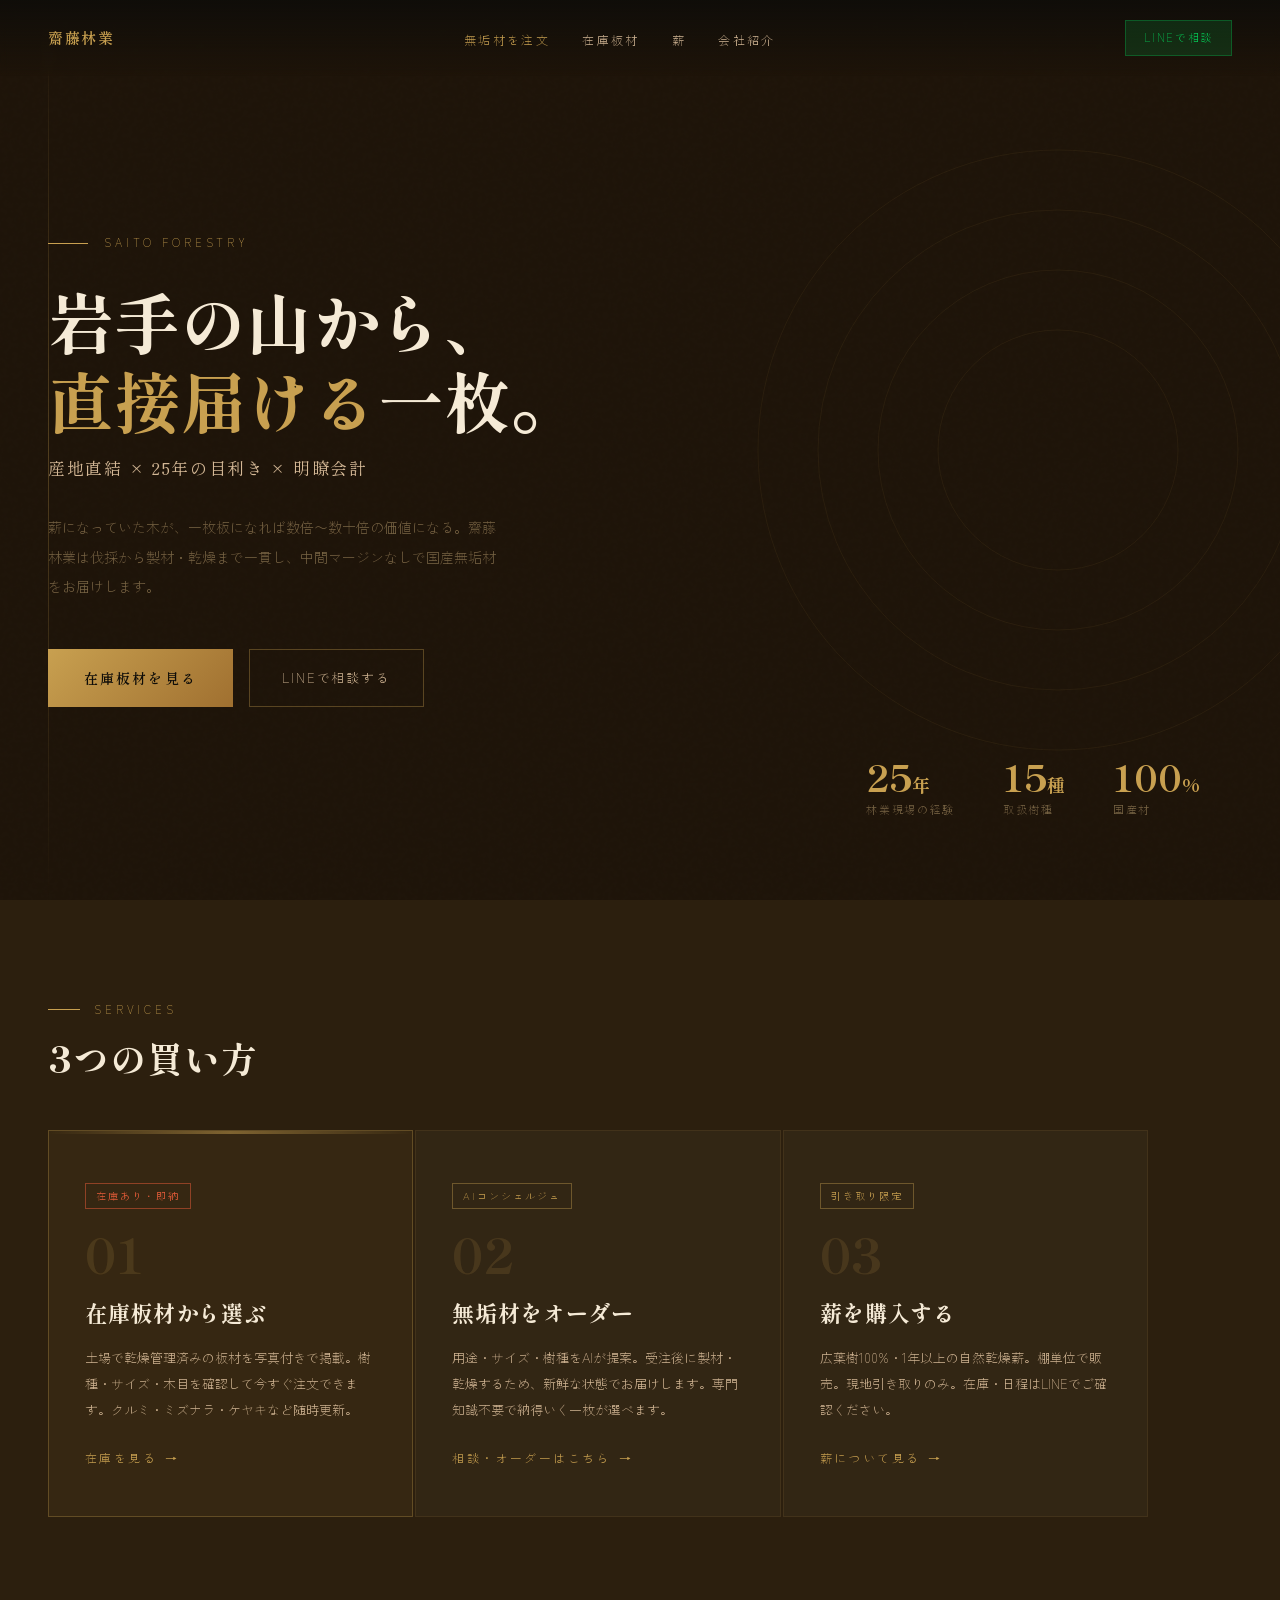
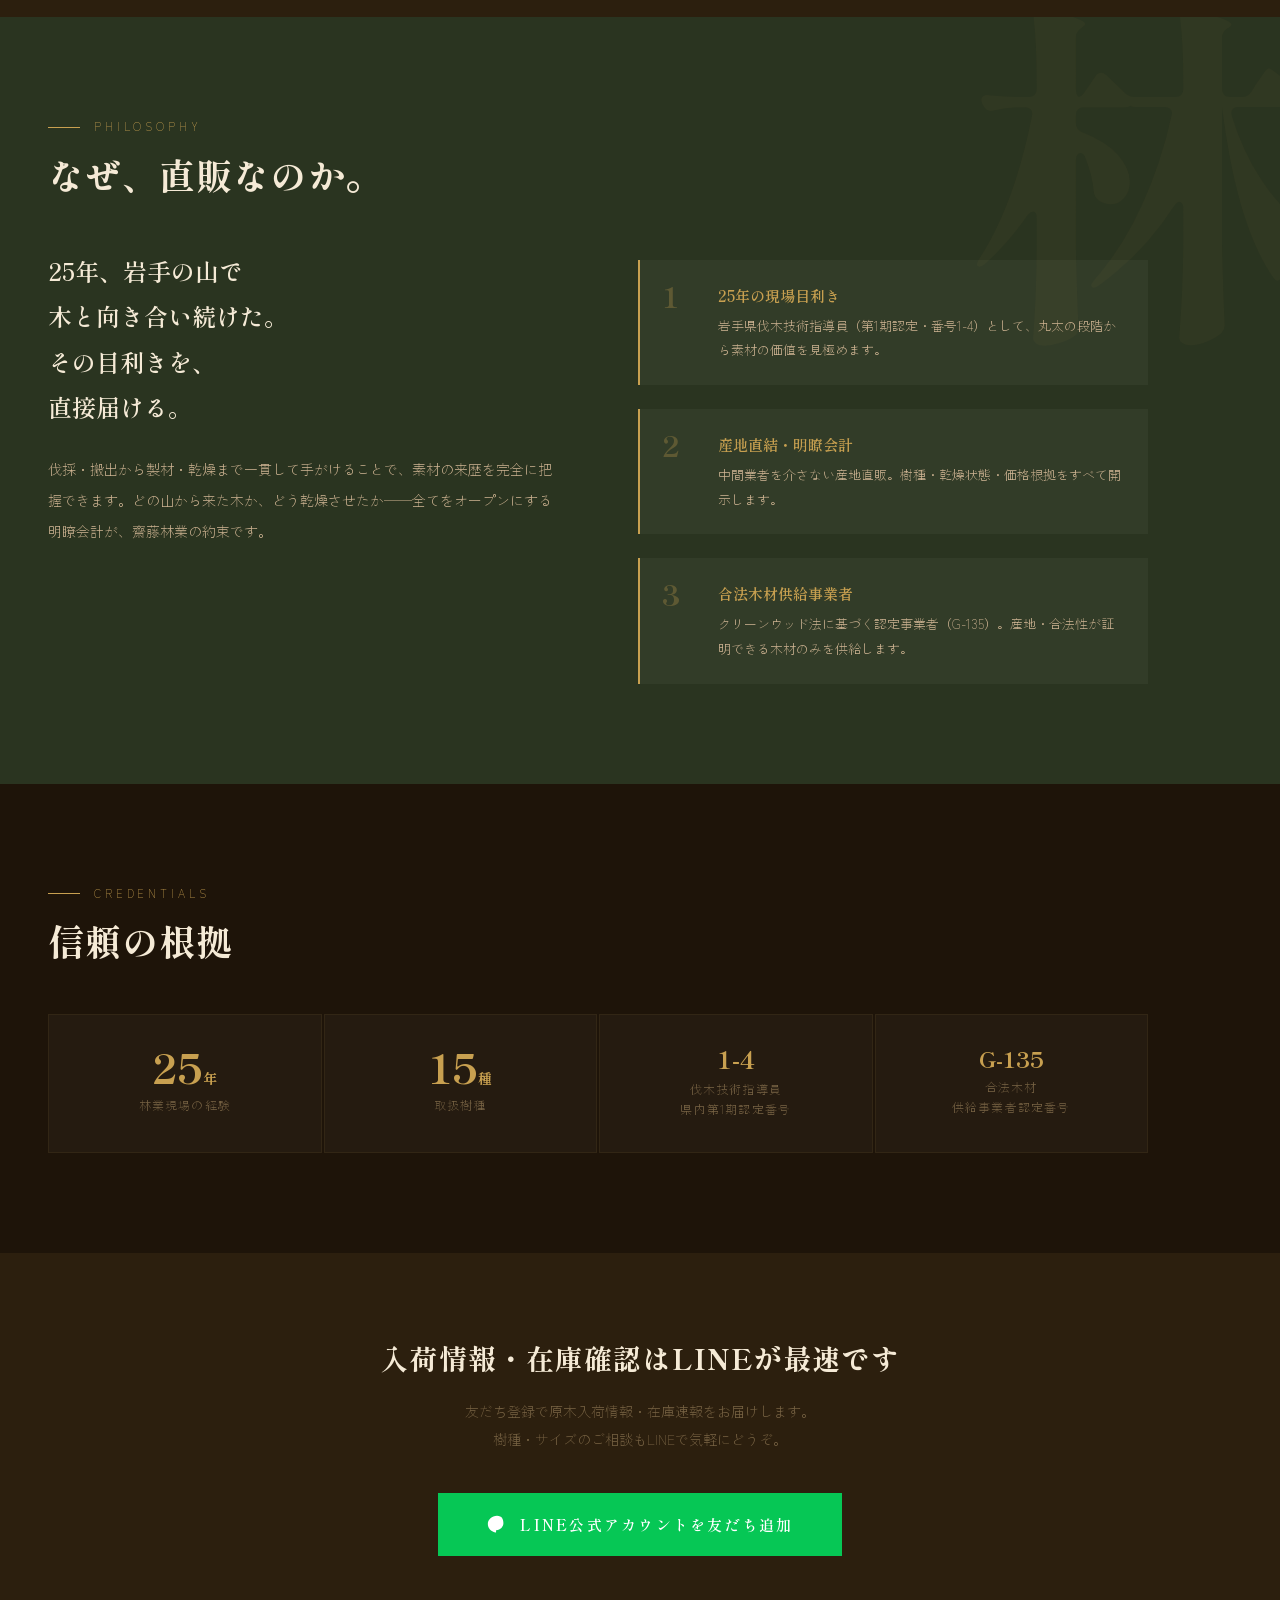
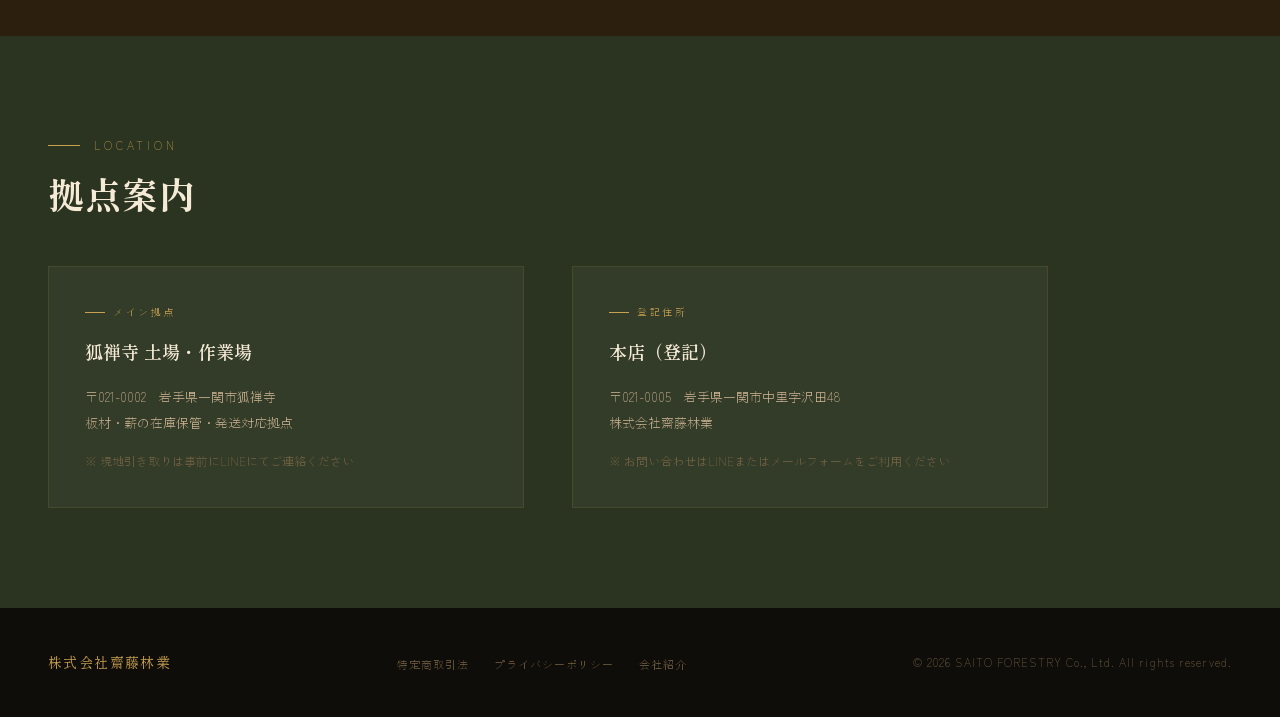
==== commit 9cc4ee62: "Add files via upload" ====
--- a/index.html
+++ b/index.html
@@ -7,41 +7,145 @@
 <link rel="preconnect" href="https://fonts.googleapis.com">
 <link href="https://fonts.googleapis.com/css2?family=Shippori+Mincho+B1:wght@400;600;800&family=Zen+Kaku+Gothic+New:wght@300;400&display=swap" rel="stylesheet">
 <style>
-:root{--ink:#0f0d09;--bark:#1e1409;--earth:#2c1f0e;--moss:#2a3420;--gold:#c8a050;--gold-lt:#e8c87a;--cream:#f5ead6;--sand:#d4b896;--muted:#7a6545;--rare1:#c8a050;--rare2:#e85d3a}
+:root{--ink:#0f0d09;--bark:#1e1409;--earth:#2c1f0e;--moss:#2a3420;--gold:#c8a050;--gold-lt:#e8c87a;--cream:#f5ead6;--sand:#d4b896;--muted:#7a6545;--rare2:#e85d3a}
 *,*::before,*::after{box-sizing:border-box;margin:0;padding:0}
 html{scroll-behavior:smooth}
 body{background:var(--bark);color:var(--cream);font-family:'Zen Kaku Gothic New',sans-serif;font-weight:300;line-height:1.8;overflow-x:hidden}
 body::before{content:'';position:fixed;inset:0;background-image:url("data:image/svg+xml,%3Csvg viewBox='0 0 200 200' xmlns='http://www.w3.org/2000/svg'%3E%3Cfilter id='n'%3E%3CfeTurbulence type='fractalNoise' baseFrequency='0.9' numOctaves='4' stitchTiles='stitch'/%3E%3C/filter%3E%3Crect width='100%25' height='100%25' filter='url(%23n)' opacity='0.04'/%3E%3C/svg%3E");opacity:.3;pointer-events:none;z-index:0}
 
-@media(max-width:860px){
-  }
-
-/* ── NAV ── */
+/* NAV */
 nav{position:fixed;top:0;left:0;right:0;z-index:150;display:flex;align-items:center;justify-content:space-between;padding:20px 48px;background:linear-gradient(to bottom,rgba(15,13,9,.95),transparent);backdrop-filter:blur(4px)}
 .nav-logo{font-family:'Shippori Mincho B1',serif;font-size:15px;font-weight:600;color:var(--gold);letter-spacing:.1em;text-decoration:none}
 .nav-links{display:flex;gap:32px;list-style:none}
 .nav-links a{color:var(--sand);text-decoration:none;font-size:12px;letter-spacing:.2em;transition:color .3s}
 .nav-links a:hover,.nav-links a.active{color:var(--gold)}
-.nav-cta{display:inline-flex;align-items:center;background:rgba(6,199,85,.15);border:1px solid rgba(6,199,85,.3);color:#06c755;padding:7px 18px;font-size:11px;letter-spacing:.15em;text-decoration:none;white-space:nowrap;transition:background .2s}
-.nav-cta:hover{background:rgba(6,199,85,.28)}
+.nav-cta{display:inline-flex;align-items:center;background:rgba(6,199,85,.15);border:1px solid rgba(6,199,85,.3);color:#06c755;padding:7px 18px;font-size:11px;letter-spacing:.15em;text-decoration:none;white-space:nowrap}
 .hbg{display:none;flex-direction:column;justify-content:center;gap:6px;cursor:pointer;padding:8px;background:none;border:none;width:40px;height:40px;-webkit-tap-highlight-color:transparent}
 .hbg span{display:block;width:22px;height:2px;background:var(--gold);border-radius:1px;transition:all .3s;pointer-events:none}
 .hbg.open span:nth-child(1){transform:translateY(8px) rotate(45deg)}
 .hbg.open span:nth-child(2){opacity:0;transform:scaleX(0)}
 .hbg.open span:nth-child(3){transform:translateY(-8px) rotate(-45deg)}
-.mmenu{visibility:hidden;opacity:0;position:fixed;inset:0;background:rgba(15,13,9,.97);z-index:200;display:flex;flex-direction:column;align-items:center;justify-content:center;gap:0;transition:opacity .25s,visibility .25s}
+.mmenu{visibility:hidden;opacity:0;position:fixed;inset:0;background:rgba(15,13,9,.97);z-index:200;display:flex;flex-direction:column;align-items:center;justify-content:center;transition:opacity .25s,visibility .25s}
 .mmenu.open{visibility:visible;opacity:1}
 .mmenu a{color:var(--sand);text-decoration:none;font-family:'Shippori Mincho B1',serif;font-size:22px;font-weight:600;letter-spacing:.12em;padding:20px 0;border-bottom:1px solid rgba(200,160,80,.12);width:260px;text-align:center;transition:color .2s;-webkit-tap-highlight-color:transparent}
 .mmenu a.active,.mmenu a:hover{color:var(--gold)}
 .mmenu .mmenu-line{margin-top:28px;padding:14px 40px;background:rgba(6,199,85,.15);border:1px solid rgba(6,199,85,.3);color:#06c755;font-size:14px;letter-spacing:.15em;font-family:'Zen Kaku Gothic New',sans-serif;border-bottom:none;width:auto}
-@media(max-width:860px){
-  .nav-links,.nav-cta{display:none!important}
-  .hbg{display:flex}
-  nav{padding:16px 24px}
-}
+@media(max-width:860px){.nav-links,.nav-cta{display:none!important}.hbg{display:flex}nav{padding:16px 24px}}
+
+/* HERO */
+.hero{min-height:100vh;display:flex;flex-direction:column;justify-content:center;position:relative;overflow:hidden;padding:120px 48px 80px}
+.hero-rings{overflow:visible}
+.hero-rings{position:absolute;right:-10%;top:50%;transform:translateY(-50%);width:min(700px,120vw);height:min(700px,120vw);opacity:.07;pointer-events:none}
+.hero-rings circle{fill:none;stroke:var(--gold)}
+.hero-vline{position:absolute;left:48px;top:0;bottom:0;width:1px;background:linear-gradient(to bottom,transparent,rgba(200,160,80,.3),transparent)}
+.hero-content{max-width:700px;position:relative;z-index:2;animation:heroIn 1.2s ease both}
+@keyframes heroIn{from{opacity:0;transform:translateY(24px)}to{opacity:1;transform:none}}
+.eyebrow{display:flex;align-items:center;gap:16px;margin-bottom:28px}
+.eyebrow-line{width:40px;height:1px;background:var(--gold)}
+.eyebrow span{font-size:11px;letter-spacing:.35em;color:var(--gold);text-transform:uppercase}
+.hero-title{font-family:'Shippori Mincho B1',serif;font-size:clamp(38px,5.5vw,66px);font-weight:800;line-height:1.2;color:var(--cream);margin-bottom:12px}
+.hero-title em{font-style:normal;color:var(--gold)}
+.hero-sub{font-family:'Shippori Mincho B1',serif;font-size:clamp(13px,1.8vw,17px);color:var(--sand);letter-spacing:.1em;margin-bottom:28px;line-height:2}
+.hero-desc{font-size:14px;color:var(--muted);max-width:460px;line-height:2.1;margin-bottom:48px}
+.cta-row{display:flex;gap:16px;flex-wrap:wrap}
+.btn-p{display:inline-flex;align-items:center;gap:10px;background:linear-gradient(135deg,var(--gold),#a07030);color:var(--ink);text-decoration:none;font-family:'Shippori Mincho B1',serif;font-size:14px;font-weight:600;letter-spacing:.15em;padding:16px 36px;transition:all .3s}
+.btn-p:hover{transform:translateY(-2px);box-shadow:0 8px 32px rgba(200,160,80,.35)}
+.btn-s{display:inline-flex;align-items:center;gap:10px;border:1px solid rgba(200,160,80,.35);color:var(--sand);text-decoration:none;font-size:13px;letter-spacing:.15em;padding:16px 32px;transition:all .3s}
+.btn-s:hover{border-color:var(--gold);color:var(--gold)}
+.hero-stats{position:absolute;right:80px;bottom:80px;display:flex;gap:48px;z-index:2;animation:heroIn 1.2s ease .3s both}
+.stat-num{font-family:'Shippori Mincho B1',serif;font-size:36px;font-weight:800;color:var(--gold);line-height:1;margin-bottom:6px}
+.stat-label{font-size:11px;letter-spacing:.15em;color:var(--muted)}
+@media(max-width:768px){.hero{padding:100px 24px 80px;min-height:auto}.hero-stats{display:none}.hero-rings{display:none}.hero-vline{display:none}}
+
+/* SHARED */
+section{padding:100px 48px}
+.sec-en{font-size:11px;letter-spacing:.35em;color:var(--gold);text-transform:uppercase;margin-bottom:12px;display:flex;align-items:center;gap:14px}
+.sec-en::before{content:'';display:block;width:32px;height:1px;background:var(--gold)}
+.sec-title{font-family:'Shippori Mincho B1',serif;font-size:clamp(24px,3.5vw,36px);font-weight:800;color:var(--cream);letter-spacing:.03em;line-height:1.4;margin-bottom:48px}
+@media(max-width:768px){section{padding:64px 24px}}
+
+/* SERVICES */
+.services{background:var(--earth)}
+.svc-grid{display:grid;grid-template-columns:repeat(3,1fr);gap:2px;max-width:1100px}
+.svc-card{position:relative;padding:48px 36px;background:rgba(245,234,214,.03);border:1px solid rgba(200,160,80,.1);text-decoration:none;transition:all .35s;overflow:hidden;display:block}
+.svc-card::before{content:'';position:absolute;top:0;left:0;right:0;height:3px;background:linear-gradient(to right,transparent,var(--gold),transparent);opacity:0;transition:opacity .3s}
+.svc-card:hover{background:rgba(245,234,214,.07);border-color:rgba(200,160,80,.3);transform:translateY(-4px)}
+.svc-card:hover::before{opacity:1}
+.svc-card.main{background:rgba(200,160,80,.07);border-color:rgba(200,160,80,.3)}
+.svc-card.main::before{opacity:.5}
+.svc-badge{display:inline-block;font-size:10px;letter-spacing:.2em;padding:3px 10px;border:1px solid rgba(200,160,80,.4);color:var(--gold);margin-bottom:20px}
+.svc-badge.new{border-color:rgba(232,93,58,.5);color:var(--rare2)}
+.svc-num{font-family:'Shippori Mincho B1',serif;font-size:48px;font-weight:800;color:rgba(200,160,80,.15);line-height:1;margin-bottom:16px}
+.svc-title{font-family:'Shippori Mincho B1',serif;font-size:22px;font-weight:800;color:var(--cream);margin-bottom:12px;letter-spacing:.03em}
+.svc-body{font-size:13px;color:var(--sand);line-height:2;margin-bottom:24px}
+.svc-link{font-size:12px;letter-spacing:.2em;color:var(--gold);display:flex;align-items:center;gap:8px}
+.svc-link::after{content:'→';transition:transform .3s}
+.svc-card:hover .svc-link::after{transform:translateX(4px)}
+@media(max-width:768px){.svc-grid{grid-template-columns:1fr}}
+
+/* PHILOSOPHY */
+.philosophy{background:var(--moss);position:relative;overflow:hidden}
+.philosophy::before{content:'林';position:absolute;right:-40px;top:-40px;font-family:'Shippori Mincho B1',serif;font-size:360px;font-weight:800;color:rgba(200,160,80,.04);line-height:1;pointer-events:none}
+.phil-grid{display:grid;grid-template-columns:1fr 1fr;gap:80px;align-items:start;max-width:1100px}
+.phil-lead{font-family:'Shippori Mincho B1',serif;font-size:clamp(17px,2.5vw,24px);font-weight:600;color:var(--cream);line-height:1.9;margin-bottom:24px}
+.phil-body{font-size:14px;color:var(--sand);line-height:2.2}
+.pillars{display:flex;flex-direction:column;gap:24px;padding-top:12px}
+.pillar{display:flex;gap:20px;align-items:flex-start;padding:22px;background:rgba(245,234,214,.04);border-left:2px solid var(--gold);transition:background .3s}
+.pillar:hover{background:rgba(245,234,214,.07)}
+.p-num{font-family:'Shippori Mincho B1',serif;font-size:28px;font-weight:800;color:rgba(200,160,80,.3);line-height:1;flex-shrink:0;width:36px}
+.p-title{font-family:'Shippori Mincho B1',serif;font-size:15px;font-weight:600;color:var(--gold);margin-bottom:5px}
+.p-body{font-size:13px;color:var(--sand);line-height:1.9}
+@media(max-width:768px){.phil-grid{grid-template-columns:1fr;gap:48px}}
+
+/* TRUST */
+.trust{background:var(--bark)}
+.trust-grid{display:grid;grid-template-columns:repeat(4,1fr);gap:2px;max-width:1100px}
+.trust-card{padding:32px 24px;background:rgba(245,234,214,.03);border:1px solid rgba(200,160,80,.08);text-align:center}
+.trust-num{font-family:'Shippori Mincho B1',serif;font-size:40px;font-weight:800;color:var(--gold);line-height:1;margin-bottom:8px}
+.trust-unit{font-size:14px;color:var(--gold)}
+.trust-label{font-size:12px;color:var(--muted);letter-spacing:.1em;margin-top:4px;line-height:1.7}
+@media(max-width:768px){.trust-grid{grid-template-columns:repeat(2,1fr)}}
+
+/* LINE CTA */
+.line-cta{background:var(--earth);text-align:center;padding:80px 48px}
+.line-cta-title{font-family:'Shippori Mincho B1',serif;font-size:clamp(18px,3vw,28px);font-weight:800;color:var(--cream);margin-bottom:14px;letter-spacing:.04em}
+.line-cta-sub{font-size:14px;color:var(--muted);margin-bottom:40px;line-height:2}
+.btn-line{display:inline-flex;align-items:center;gap:12px;background:#06c755;color:#fff;text-decoration:none;font-family:'Shippori Mincho B1',serif;font-size:15px;font-weight:600;letter-spacing:.15em;padding:18px 48px;transition:all .3s}
+.btn-line:hover{background:#05a847;transform:translateY(-2px)}
+.btn-line-icon{width:22px;height:22px;fill:#fff}
+@media(max-width:768px){.line-cta{padding:64px 24px}}
+
+/* ACCESS */
+.access{background:var(--moss)}
+.access-grid{display:grid;grid-template-columns:1fr 1fr;gap:48px;max-width:1000px}
+.access-item{padding:36px;background:rgba(245,234,214,.04);border:1px solid rgba(200,160,80,.12)}
+.access-tag{font-size:10px;letter-spacing:.25em;color:var(--gold);margin-bottom:14px;display:flex;align-items:center;gap:8px}
+.access-tag::before{content:'';display:block;width:20px;height:1px;background:var(--gold)}
+.access-name{font-family:'Shippori Mincho B1',serif;font-size:18px;font-weight:600;color:var(--cream);margin-bottom:16px}
+.access-detail{font-size:13px;color:var(--sand);line-height:2}
+.access-note{margin-top:14px;font-size:12px;color:var(--muted);line-height:1.8}
+@media(max-width:768px){.access-grid{grid-template-columns:1fr}}
+
+/* FOOTER */
+footer{background:var(--ink);padding:40px 48px;display:flex;align-items:center;justify-content:space-between;flex-wrap:wrap;gap:16px}
+.footer-logo{font-family:'Shippori Mincho B1',serif;font-size:14px;color:var(--gold);letter-spacing:.1em}
+.footer-links{display:flex;gap:24px;list-style:none}
+.footer-links a{font-size:11px;color:var(--muted);text-decoration:none;letter-spacing:.1em;transition:color .3s}
+.footer-links a:hover{color:var(--sand)}
+.footer-copy{font-size:11px;color:var(--muted);letter-spacing:.1em}
+@media(max-width:768px){footer{padding:32px 24px;flex-direction:column;align-items:flex-start;gap:12px}.footer-links{display:none}}
 </style>
 </head>
 <body>
+
+<div class="mmenu" id="mmenu" role="dialog" aria-modal="true">
+  <a href="index.html" class="active">無垢材を注文</a>
+  <a href="stock.html">在庫板材</a>
+  <a href="maki.html">薪</a>
+  <a href="about.html">会社紹介</a>
+  <a href="https://line.me/R/ti/p/@YOUR_LINE_ID" class="mmenu-line" target="_blank">LINEで相談</a>
+</div>
+
 <nav>
   <a href="index.html" class="nav-logo">齋藤林業</a>
   <ul class="nav-links">
@@ -55,154 +159,103 @@
     <span></span><span></span><span></span>
   </button>
 </nav>
-<div class="mmenu" id="mmenu" role="dialog" aria-modal="true">
-  <a href="index.html" class="active">無垢材を注文</a>
-  <a href="stock.html">在庫板材</a>
-  <a href="maki.html">薪</a>
-  <a href="about.html">会社紹介</a>
-  <a href="https://line.me/R/ti/p/@YOUR_LINE_ID" class="mmenu-line" target="_blank">LINEで相談</a>
-</div>
-
-<!-- NAV -->
-<!-- HERO -->
+
 <section class="hero">
   <div class="hero-vline"></div>
-  <svg class="hero-rings" viewBox="0 0 700 700" xmlns="http://www.w3.org/2000/svg">
+  <svg class="hero-rings" viewBox="0 0 700 700" xmlns="http://www.w3.org/2000/svg" overflow="visible">
     <circle cx="350" cy="350" r="300"/><circle cx="350" cy="350" r="240"/>
     <circle cx="350" cy="350" r="180"/><circle cx="350" cy="350" r="120"/>
   </svg>
   <div class="hero-content">
     <div class="eyebrow"><div class="eyebrow-line"></div><span>Saito Forestry</span></div>
-    <h1 class="hero-title">
-      岩手の山から、<br>
-      <em>直接届ける</em>一枚。
-    </h1>
+    <h1 class="hero-title">岩手の山から、<br><em>直接届ける</em>一枚。</h1>
     <p class="hero-sub">産地直結 × 25年の目利き × 明瞭会計</p>
     <p class="hero-desc">薪になっていた木が、一枚板になれば数倍〜数十倍の価値になる。齋藤林業は伐採から製材・乾燥まで一貫し、中間マージンなしで国産無垢材をお届けします。</p>
     <div class="cta-row">
-      <a href="index.html" class="btn-p">AIで木材を選ぶ</a>
-      <a href="stock.html" class="btn-s">在庫板材を見る</a>
+      <a href="stock.html" class="btn-p">在庫板材を見る</a>
+      <a href="contact.html" class="btn-s">LINEで相談する</a>
     </div>
   </div>
   <div class="hero-stats">
-    <div>
-      <div class="stat-num">25<span style="font-size:18px">年</span></div>
-      <div class="stat-label">林業現場の経験</div>
-    </div>
-    <div>
-      <div class="stat-num">15<span style="font-size:18px">種</span></div>
-      <div class="stat-label">取扱樹種</div>
-    </div>
-    <div>
-      <div class="stat-num">100<span style="font-size:18px">%</span></div>
-      <div class="stat-label">国産材</div>
-    </div>
-  </div>
-</section>
-
-<!-- SERVICES -->
+    <div><div class="stat-num">25<span style="font-size:18px">年</span></div><div class="stat-label">林業現場の経験</div></div>
+    <div><div class="stat-num">15<span style="font-size:18px">種</span></div><div class="stat-label">取扱樹種</div></div>
+    <div><div class="stat-num">100<span style="font-size:18px">%</span></div><div class="stat-label">国産材</div></div>
+  </div>
+</section>
+
 <section class="services">
   <div class="sec-en">Services</div>
   <h2 class="sec-title">3つの買い方</h2>
   <div class="svc-grid">
-    <a href="index.html" class="svc-card main">
-      <div class="svc-badge new">AIコンシェルジュ</div>
+    <a href="stock.html" class="svc-card main">
+      <div class="svc-badge new">在庫あり・即納</div>
       <div class="svc-num">01</div>
-      <div class="svc-title">無垢材をオーダー</div>
-      <div class="svc-body">用途・サイズ・樹種をAIが提案。受注後に製材・乾燥するため、新鮮な状態でお届けします。専門知識不要で納得いく一枚が選べます。</div>
-      <div class="svc-link">オーダーを始める</div>
-    </a>
-    <a href="stock.html" class="svc-card">
-      <div class="svc-badge">在庫あり・即納</div>
-      <div class="svc-num">02</div>
       <div class="svc-title">在庫板材から選ぶ</div>
       <div class="svc-body">土場で乾燥管理済みの板材を写真付きで掲載。樹種・サイズ・木目を確認して今すぐ注文できます。クルミ・ミズナラ・ケヤキなど随時更新。</div>
       <div class="svc-link">在庫を見る</div>
+    </a>
+    <a href="contact.html" class="svc-card">
+      <div class="svc-badge">AIコンシェルジュ</div>
+      <div class="svc-num">02</div>
+      <div class="svc-title">無垢材をオーダー</div>
+      <div class="svc-body">用途・サイズ・樹種をAIが提案。受注後に製材・乾燥するため、新鮮な状態でお届けします。専門知識不要で納得いく一枚が選べます。</div>
+      <div class="svc-link">相談・オーダーはこちら</div>
     </a>
     <a href="maki.html" class="svc-card">
       <div class="svc-badge">引き取り限定</div>
       <div class="svc-num">03</div>
       <div class="svc-title">薪を購入する</div>
-      <div class="svc-body">広葉樹100%・1年以上の自然乾燥薪。棚（180×180×35cm）単位で販売。現地引き取りのみ。在庫・日程はLINEでご確認ください。</div>
+      <div class="svc-body">広葉樹100%・1年以上の自然乾燥薪。棚単位で販売。現地引き取りのみ。在庫・日程はLINEでご確認ください。</div>
       <div class="svc-link">薪について見る</div>
     </a>
   </div>
 </section>
 
-<!-- PHILOSOPHY -->
 <section class="philosophy">
   <div class="sec-en">Philosophy</div>
   <h2 class="sec-title">なぜ、直販なのか。</h2>
   <div class="phil-grid">
     <div>
-      <p class="phil-lead">
-        25年、岩手の山で<br>
-        木と向き合い続けた。<br>
-        その目利きを、<br>直接届ける。
-      </p>
+      <p class="phil-lead">25年、岩手の山で<br>木と向き合い続けた。<br>その目利きを、<br>直接届ける。</p>
       <p class="phil-body">伐採・搬出から製材・乾燥まで一貫して手がけることで、素材の来歴を完全に把握できます。どの山から来た木か、どう乾燥させたか——全てをオープンにする明瞭会計が、齋藤林業の約束です。</p>
     </div>
     <div class="pillars">
       <div class="pillar">
         <div class="p-num">1</div>
-        <div>
-          <div class="p-title">25年の現場目利き</div>
-          <div class="p-body">岩手県伐木技術指導員（第1期認定・番号1-4）として、丸太の段階から素材の価値を見極めます。</div>
-        </div>
+        <div><div class="p-title">25年の現場目利き</div><div class="p-body">岩手県伐木技術指導員（第1期認定・番号1-4）として、丸太の段階から素材の価値を見極めます。</div></div>
       </div>
       <div class="pillar">
         <div class="p-num">2</div>
-        <div>
-          <div class="p-title">産地直結・明瞭会計</div>
-          <div class="p-body">中間業者を介さない産地直販。樹種・乾燥状態・価格根拠をすべて開示します。</div>
-        </div>
+        <div><div class="p-title">産地直結・明瞭会計</div><div class="p-body">中間業者を介さない産地直販。樹種・乾燥状態・価格根拠をすべて開示します。</div></div>
       </div>
       <div class="pillar">
         <div class="p-num">3</div>
-        <div>
-          <div class="p-title">合法木材供給事業者</div>
-          <div class="p-body">クリーンウッド法に基づく認定事業者（G-135）。産地・合法性が証明できる木材のみを供給します。</div>
-        </div>
+        <div><div class="p-title">合法木材供給事業者</div><div class="p-body">クリーンウッド法に基づく認定事業者（G-135）。産地・合法性が証明できる木材のみを供給します。</div></div>
       </div>
     </div>
   </div>
 </section>
 
-<!-- TRUST -->
 <section class="trust">
   <div class="sec-en">Credentials</div>
   <h2 class="sec-title">信頼の根拠</h2>
   <div class="trust-grid">
-    <div class="trust-card">
-      <div class="trust-num">25<span class="trust-unit">年</span></div>
-      <div class="trust-label">林業現場の経験</div>
-    </div>
-    <div class="trust-card">
-      <div class="trust-num">15<span class="trust-unit">種</span></div>
-      <div class="trust-label">取扱樹種</div>
-    </div>
-    <div class="trust-card">
-      <div class="trust-num" style="font-size:24px">1-4</div>
-      <div class="trust-label">伐木技術指導員<br>県内第1期認定番号</div>
-    </div>
-    <div class="trust-card">
-      <div class="trust-num" style="font-size:22px">G-135</div>
-      <div class="trust-label">合法木材<br>供給事業者認定番号</div>
-    </div>
-  </div>
-</section>
-
-<!-- LINE CTA -->
+    <div class="trust-card"><div class="trust-num">25<span class="trust-unit">年</span></div><div class="trust-label">林業現場の経験</div></div>
+    <div class="trust-card"><div class="trust-num">15<span class="trust-unit">種</span></div><div class="trust-label">取扱樹種</div></div>
+    <div class="trust-card"><div class="trust-num" style="font-size:24px">1-4</div><div class="trust-label">伐木技術指導員<br>県内第1期認定番号</div></div>
+    <div class="trust-card"><div class="trust-num" style="font-size:22px">G-135</div><div class="trust-label">合法木材<br>供給事業者認定番号</div></div>
+  </div>
+</section>
+
 <section class="line-cta" id="line">
   <h2 class="line-cta-title">入荷情報・在庫確認はLINEが最速です</h2>
   <p class="line-cta-sub">友だち登録で原木入荷情報・在庫速報をお届けします。<br>樹種・サイズのご相談もLINEで気軽にどうぞ。</p>
-  <a href="https://line.me/R/ti/p/@YOUR_LINE_ID" class="btn-line">
+  <a href="https://line.me/R/ti/p/@YOUR_LINE_ID" class="btn-line" target="_blank">
     <svg class="btn-line-icon" viewBox="0 0 24 24" xmlns="http://www.w3.org/2000/svg"><path d="M12 2C6.48 2 2 6.04 2 11.04c0 4.5 3.44 8.26 8.14 9.14.3.06.72-.06.83-.3.08-.18.08-.38.06-.56l-.16-.98c-.04-.24.14-.46.38-.5 4.5-.64 7.74-4.08 7.74-7.8C19 6.04 17.52 2 12 2z"/></svg>
     LINE公式アカウントを友だち追加
   </a>
 </section>
 
-<!-- ACCESS -->
 <section class="access">
   <div class="sec-en">Location</div>
   <h2 class="sec-title">拠点案内</h2>
@@ -210,25 +263,18 @@
     <div class="access-item">
       <div class="access-tag">メイン拠点</div>
       <div class="access-name">狐禅寺 土場・作業場</div>
-      <div class="access-detail">
-        〒021-0002　岩手県一関市狐禅寺<br>
-        板材・薪の在庫保管・発送対応拠点
-      </div>
+      <div class="access-detail">〒021-0002　岩手県一関市狐禅寺<br>板材・薪の在庫保管・発送対応拠点</div>
       <div class="access-note">※ 現地引き取りは事前にLINEにてご連絡ください</div>
     </div>
     <div class="access-item">
       <div class="access-tag">登記住所</div>
       <div class="access-name">本店（登記）</div>
-      <div class="access-detail">
-        〒021-0005　岩手県一関市中里字沢田48<br>
-        株式会社齋藤林業
-      </div>
+      <div class="access-detail">〒021-0005　岩手県一関市中里字沢田48<br>株式会社齋藤林業</div>
       <div class="access-note">※ お問い合わせはLINEまたはメールフォームをご利用ください</div>
     </div>
   </div>
 </section>
 
-<!-- FOOTER -->
 <footer>
   <div class="footer-logo">株式会社齋藤林業</div>
   <ul class="footer-links">
@@ -244,26 +290,11 @@
   var btn=document.getElementById('hbg');
   var menu=document.getElementById('mmenu');
   if(!btn||!menu)return;
-  function open(){
-    btn.classList.add('open');
-    menu.classList.add('open');
-    document.body.style.overflow='hidden';
-  }
-  function close(){
-    btn.classList.remove('open');
-    menu.classList.remove('open');
-    document.body.style.overflow='';
-  }
-  btn.addEventListener('click',function(e){
-    e.stopPropagation();
-    menu.classList.contains('open')?close():open();
-  });
-  menu.addEventListener('click',function(e){
-    if(e.target===menu)close();
-  });
-  document.querySelectorAll('.mmenu a').forEach(function(a){
-    a.addEventListener('click',close);
-  });
+  function openMenu(){btn.classList.add('open');menu.classList.add('open');document.body.style.overflow='hidden';}
+  function closeMenu(){btn.classList.remove('open');menu.classList.remove('open');document.body.style.overflow='';}
+  btn.addEventListener('click',function(e){e.stopPropagation();menu.classList.contains('open')?closeMenu():openMenu();});
+  menu.addEventListener('click',function(e){if(e.target===menu)closeMenu();});
+  document.querySelectorAll('.mmenu a').forEach(function(a){a.addEventListener('click',closeMenu);});
 })();
 </script>
 </body>
